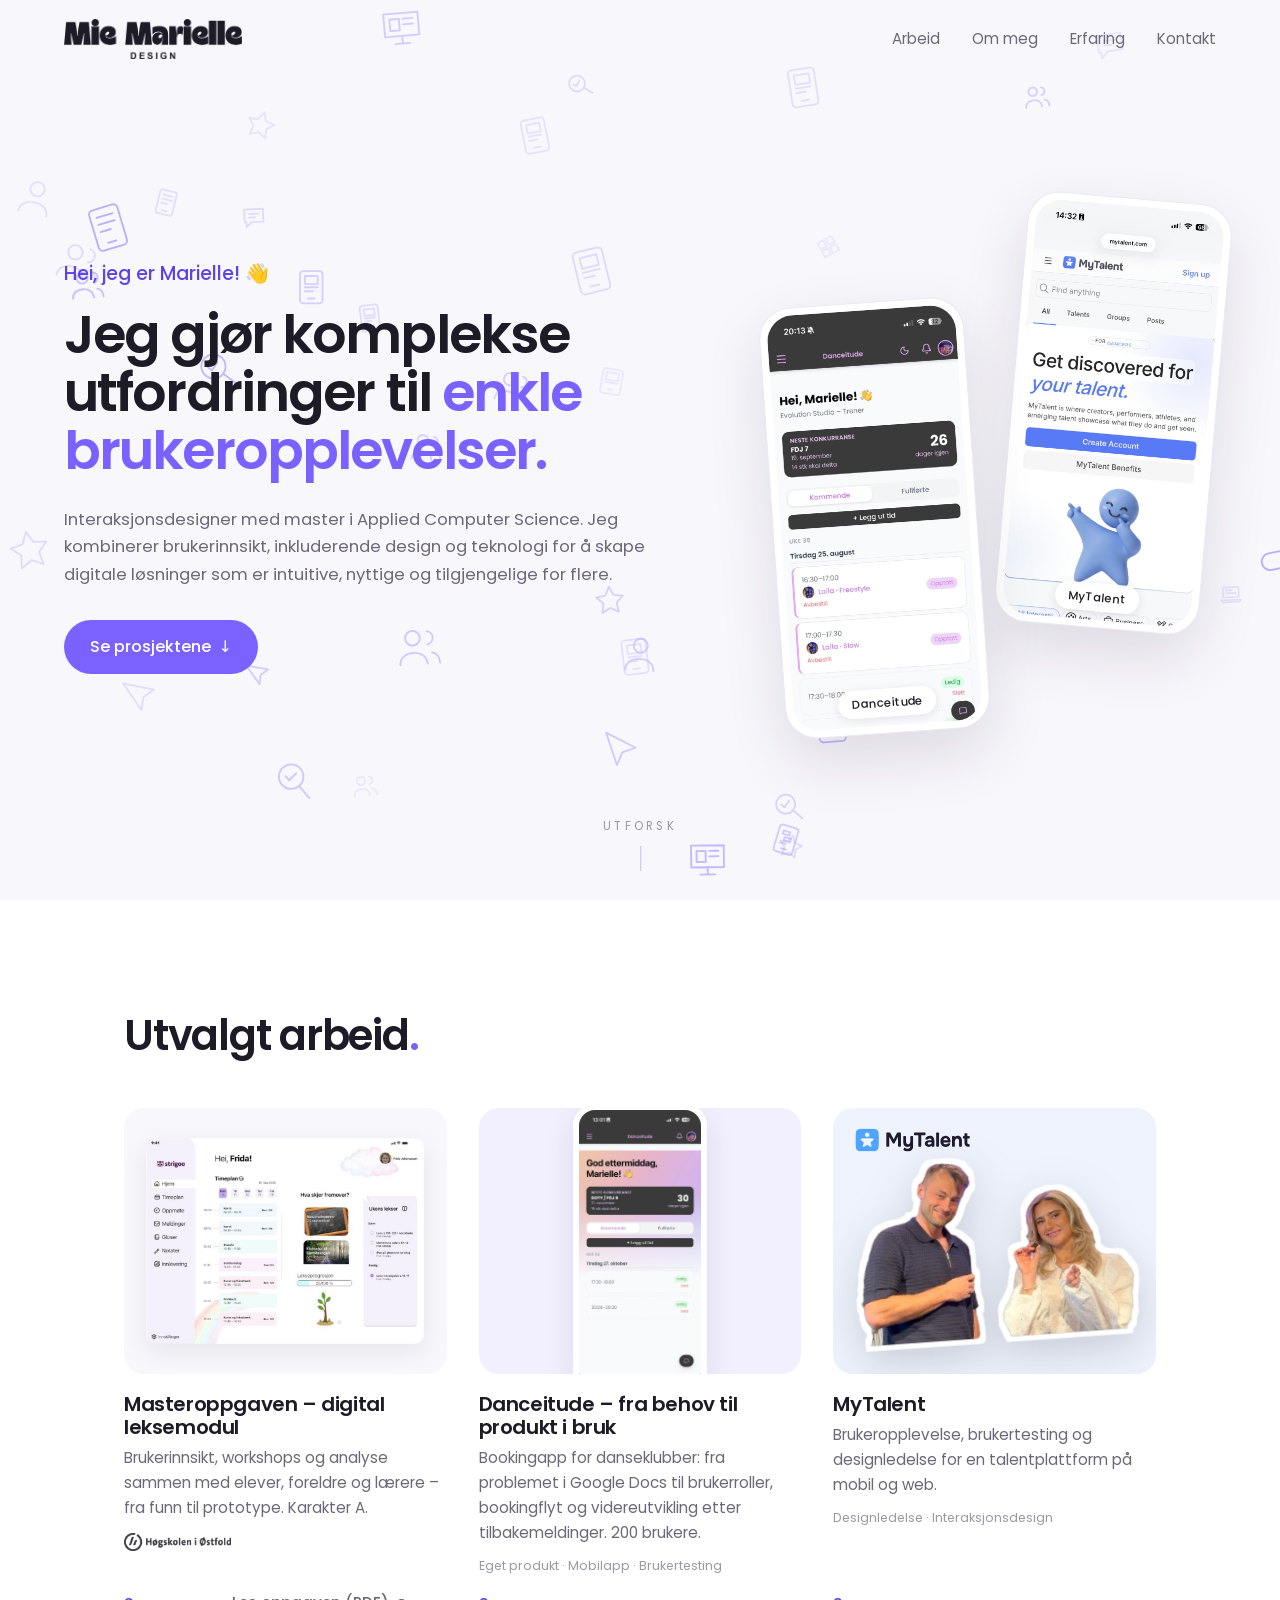
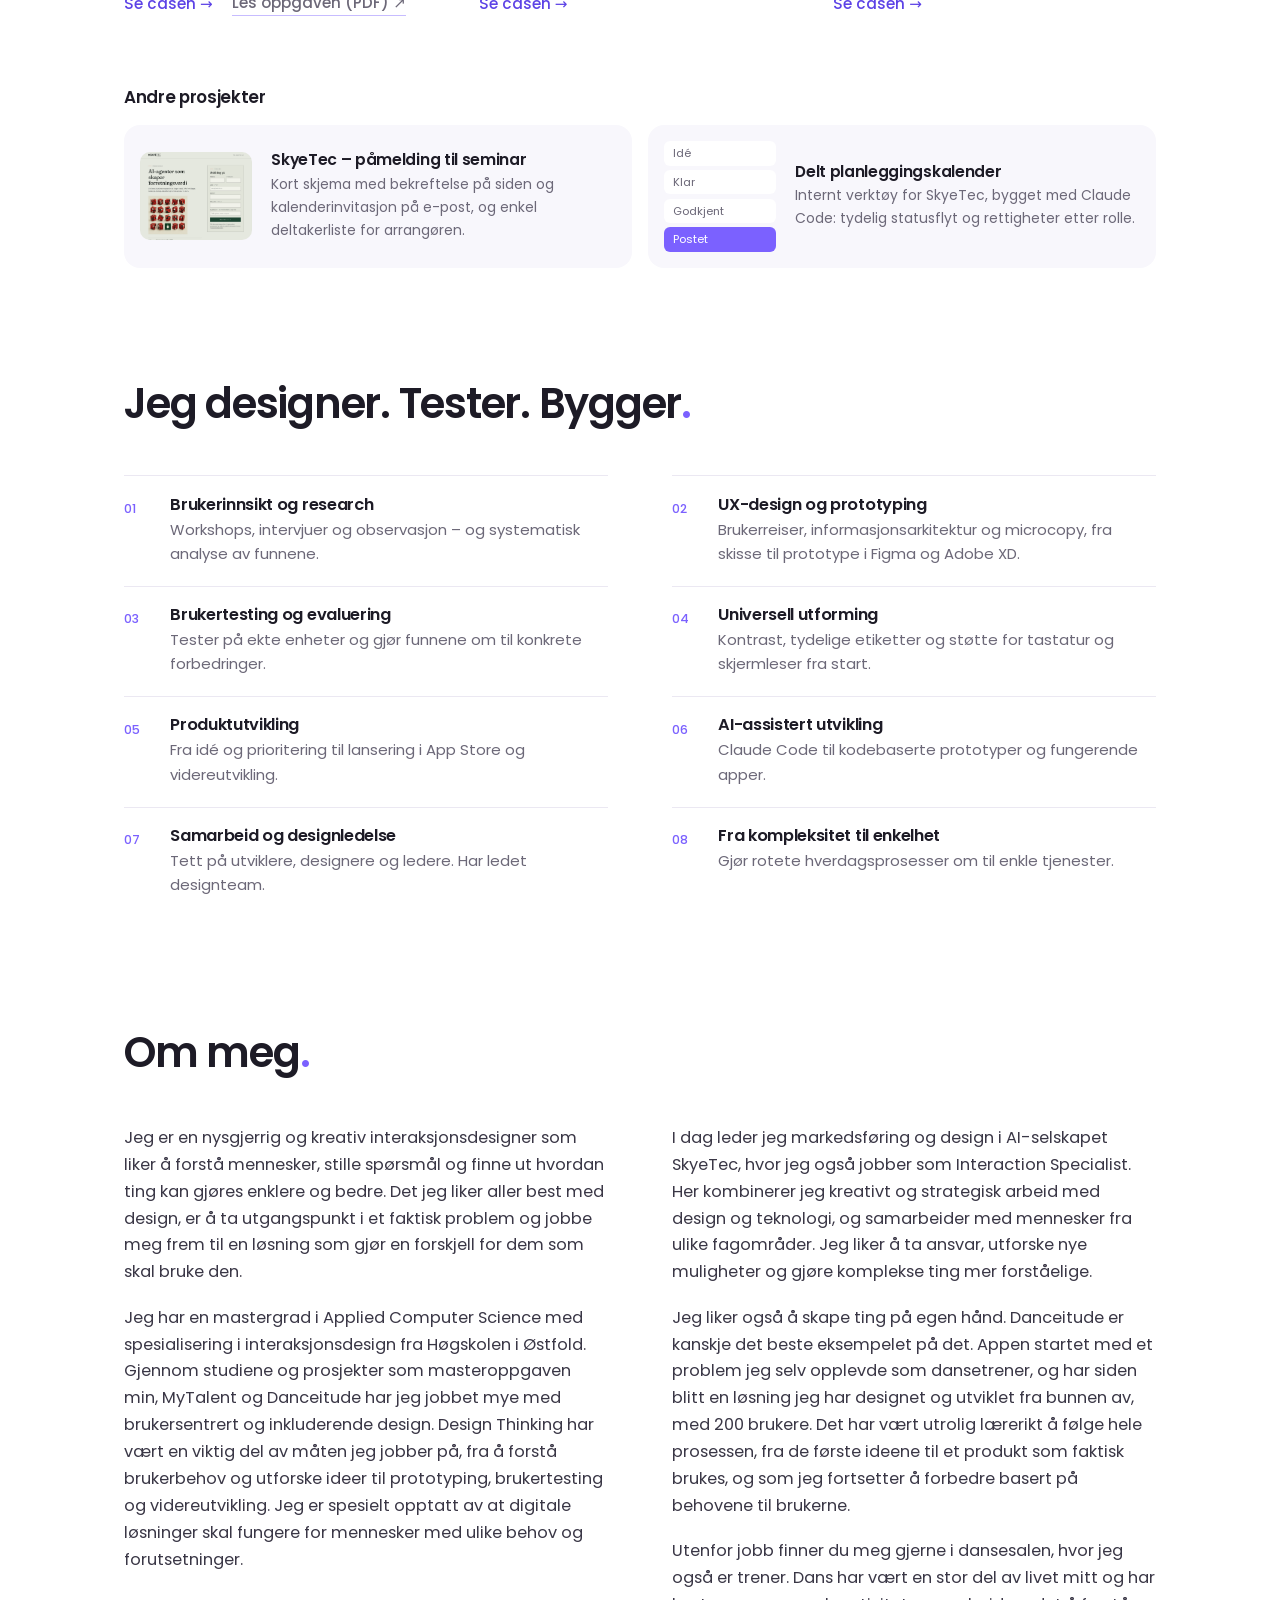
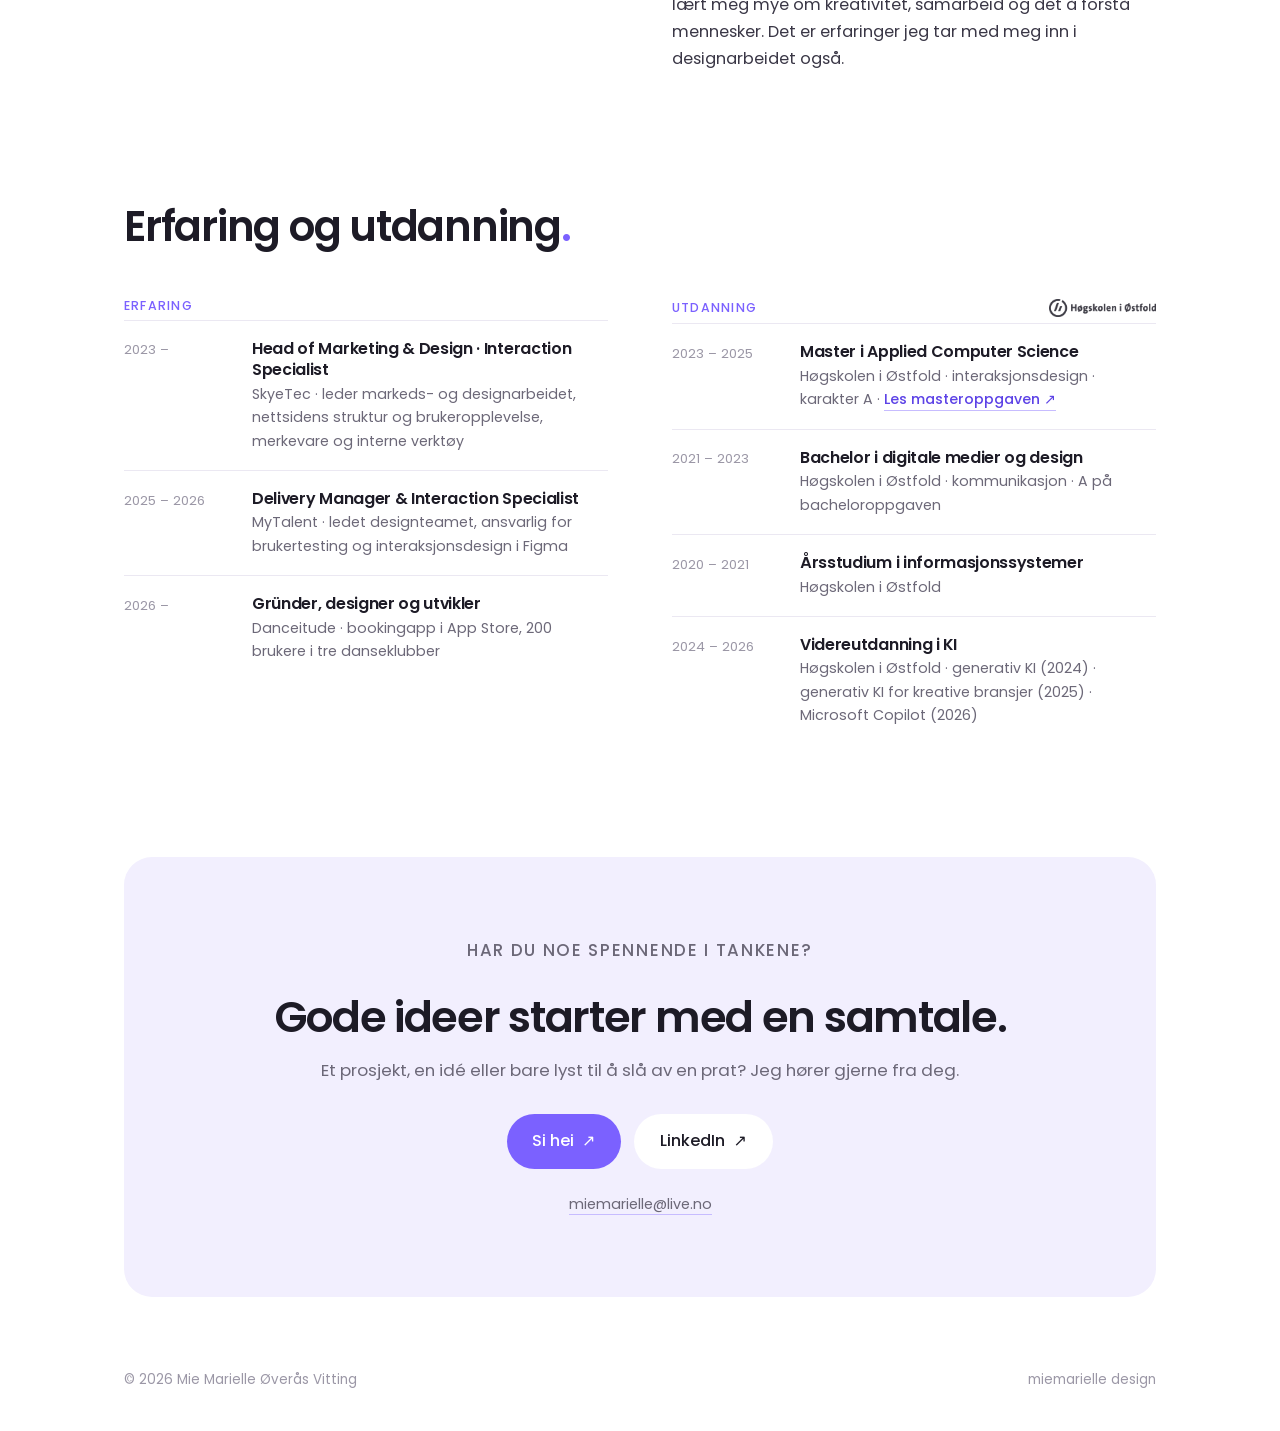
==== index.html @ e40a47f2 "Ny tekst i toppen: Hei, jeg er Marielle Co-Authored-By: Claude Opus 5.5 <noreply@anthropic.com>" ====
<!DOCTYPE html>
<html lang="no">
<head>
  <meta charset="utf-8">
  <meta name="viewport" content="width=device-width, initial-scale=1">
  <title>Mie Marielle — Head of Marketing &amp; Design · Interaction Specialist</title>
  <meta name="description" content="Portefølje for Mie Marielle Øverås Vitting: UX- og interaksjonsdesign, brukerinvolvering og prototyping.">
  <meta property="og:title" content="Mie Marielle Øverås Vitting – portefølje">
  <meta property="og:description" content="Utvalgte prosjekter innen UX- og interaksjonsdesign, brukerinvolvering og prototyping.">
  <meta property="og:image" content="https://mariellevitting.github.io/miemarielle-design/bilder/danceitude-hero.jpg">
  <meta property="og:url" content="https://mariellevitting.github.io/miemarielle-design/">
  <meta property="og:type" content="website">
  <link rel="preconnect" href="https://fonts.googleapis.com">
  <link rel="preconnect" href="https://fonts.gstatic.com" crossorigin>
  <link href="https://fonts.googleapis.com/css2?family=Poppins:ital,wght@0,400;0,500;0,600;0,700;0,800;1,400&display=swap" rel="stylesheet">
  <link rel="stylesheet" href="style.css?v=19">
</head>
<body>

<a class="hopp" href="#arbeid">Hopp til prosjektene</a>

<header class="topp">
  <a href="#" class="logo">
    <img src="bilder/logo-miemarielle.png" alt="Mie Marielle Design" width="190" height="43">
  </a>
  <nav>
    <a href="#arbeid">Arbeid</a>
    <a href="#om">Om meg</a>
    <a href="#erfaring">Erfaring</a>
    <a href="#kontakt">Kontakt</a>
  </nav>
</header>

<section class="hero">
  <canvas id="partikler" aria-hidden="true"></canvas>
  <div class="hero-rutenett">
    <div class="hero-innhold">
    <p class="hero-hei">Hei, jeg er Marielle! <span aria-hidden="true">👋</span></p>
    <h1>Jeg gjør komplekse utfordringer til <span class="lilla">enkle brukeropplevelser.</span></h1>
    <p class="ingress">Interaksjonsdesigner med master i Applied Computer Science. Jeg kombinerer brukerinnsikt, inkluderende design og teknologi for å skape digitale løsninger som er intuitive, nyttige og tilgjengelige for flere.</p>
    <div class="hero-handling">
      <a class="knapp" href="#arbeid">Se prosjektene <span aria-hidden="true">↓</span></a>
    </div>
    </div>
    <div class="hero-enheter" aria-hidden="true">
      <div class="telefon telefon-bak"><img src="bilder/mytalent-explore.jpg" alt=""><span class="telefon-navn">MyTalent</span></div>
      <div class="telefon telefon-foran"><img src="bilder/danceitude-app.jpg" alt=""><span class="telefon-navn">Danceitude</span></div>
    </div>
  </div>
  <a class="utforsk" href="#arbeid">Utforsk</a>
</section>

<main id="innhold">

  <section id="arbeid" class="arbeid">
    <h2 class="seksjon-tittel">Utvalgt arbeid</h2>
    <div class="prosjekter">
      <div class="prosjekt">
        <a class="prosjekt-dekke" href="masteroppgave.html" aria-label="Se casen: Masteroppgaven – digital leksemodul"></a>
        <div class="prosjekt-bilde pb-master"><img src="bilder/master-prototype.jpg" alt="" loading="lazy"></div>
        <h3>Masteroppgaven – digital leksemodul</h3>
        <p>Brukerinnsikt, workshops og analyse sammen med elever, foreldre og lærere – fra funn til prototype. Karakter A.</p>
        <span class="prosjekt-tags"><img class="hiof-ikon" src="bilder/hiof-logo.png" alt="Høgskolen i Østfold" width="120" height="20"></span>
        <span class="prosjekt-lenker">
          <span class="prosjekt-lenke">Se casen <span aria-hidden="true">→</span></span>
          <a class="prosjekt-pdf" href="dokumenter/masteroppgave-mie-marielle-vitting.pdf" target="_blank" rel="noopener">Les oppgaven (PDF) <span aria-hidden="true">↗</span></a>
        </span>
      </div>
      <a class="prosjekt" href="danceitude.html">
        <div class="prosjekt-bilde pb-danceitude"><img src="bilder/danceitude/trener-forside.jpg" alt="" loading="lazy"></div>
        <h3>Danceitude – fra behov til produkt i bruk</h3>
        <p>Bookingapp for danseklubber: fra problemet i Google Docs til brukerroller, bookingflyt og videreutvikling etter tilbakemeldinger. 200 brukere.</p>
        <span class="prosjekt-tags">Eget produkt · Mobilapp · Brukertesting</span>
        <span class="prosjekt-lenke">Se casen <span aria-hidden="true">→</span></span>
      </a>
      <a class="prosjekt" href="mytalent.html">
        <div class="prosjekt-bilde pb-mytalent"><img class="pb-mytalent-logo" src="bilder/mytalent-logo-mork.svg" alt="" width="150" height="32"><img class="pb-sticker" src="bilder/sticker-mytalent.webp" alt="" loading="lazy"></div>
        <h3>MyTalent</h3>
        <p>Brukeropplevelse, brukertesting og designledelse for en talentplattform på mobil og web.</p>
        <span class="prosjekt-tags">Designledelse · Interaksjonsdesign</span>
        <span class="prosjekt-lenke">Se casen <span aria-hidden="true">→</span></span>
      </a>
    </div>

    <h3 class="andre-tittel">Andre prosjekter</h3>
    <div class="andre-prosjekter">
      <div class="annet">
        <img src="bilder/skyetec-pamelding.jpg" alt="Påmeldingsside for SkyeTecs frokostseminar" loading="lazy">
        <div>
          <h4>SkyeTec – påmelding til seminar</h4>
          <p>Kort skjema med bekreftelse på siden og kalenderinvitasjon på e-post, og enkel deltakerliste for arrangøren.</p>
        </div>
      </div>
      <div class="annet">
        <div class="annet-status" aria-hidden="true"><span>Idé</span><span>Klar</span><span>Godkjent</span><span>Postet</span></div>
        <div>
          <h4>Delt planleggingskalender</h4>
          <p>Internt verktøy for SkyeTec, bygget med Claude Code: tydelig statusflyt og rettigheter etter rolle.</p>
        </div>
      </div>
    </div>
  </section>

  <section id="kompetanse" class="kompetanse">
    <h2 class="seksjon-tittel">Jeg designer. Tester. Bygger</h2>
    <ol class="kompetanse-liste">
      <li><span>01</span><div><h3>Brukerinnsikt og research</h3><p>Workshops, intervjuer og observasjon – og systematisk analyse av funnene.</p></div></li>
      <li><span>02</span><div><h3>UX-design og prototyping</h3><p>Brukerreiser, informasjonsarkitektur og microcopy, fra skisse til prototype i Figma og Adobe XD.</p></div></li>
      <li><span>03</span><div><h3>Brukertesting og evaluering</h3><p>Tester på ekte enheter og gjør funnene om til konkrete forbedringer.</p></div></li>
      <li><span>04</span><div><h3>Universell utforming</h3><p>Kontrast, tydelige etiketter og støtte for tastatur og skjermleser fra start.</p></div></li>
      <li><span>05</span><div><h3>Produktutvikling</h3><p>Fra idé og prioritering til lansering i App Store og videreutvikling.</p></div></li>
      <li><span>06</span><div><h3>AI-assistert utvikling</h3><p>Claude Code til kodebaserte prototyper og fungerende apper.</p></div></li>
      <li><span>07</span><div><h3>Samarbeid og designledelse</h3><p>Tett på utviklere, designere og ledere. Har ledet designteam.</p></div></li>
      <li><span>08</span><div><h3>Fra kompleksitet til enkelhet</h3><p>Gjør rotete hverdagsprosesser om til enkle tjenester.</p></div></li>
    </ol>
  </section>

  <section id="om" class="om">
    <h2 class="seksjon-tittel">Om meg</h2>
    <div class="om-tekst">
      <div class="om-kolonne">
        <p>Jeg er en nysgjerrig og kreativ interaksjonsdesigner som liker å forstå mennesker, stille spørsmål og finne ut hvordan ting kan gjøres enklere og bedre. Det jeg liker aller best med design, er å ta utgangspunkt i et faktisk problem og jobbe meg frem til en løsning som gjør en forskjell for dem som skal bruke den.</p>
        <p>Jeg har en mastergrad i Applied Computer Science med spesialisering i interaksjonsdesign fra Høgskolen i Østfold. Gjennom studiene og prosjekter som masteroppgaven min, MyTalent og Danceitude har jeg jobbet mye med brukersentrert og inkluderende design. Design Thinking har vært en viktig del av måten jeg jobber på, fra å forstå brukerbehov og utforske ideer til prototyping, brukertesting og videreutvikling. Jeg er spesielt opptatt av at digitale løsninger skal fungere for mennesker med ulike behov og forutsetninger.</p>
      </div>
      <div class="om-kolonne">
        <p>I dag leder jeg markedsføring og design i AI-selskapet SkyeTec, hvor jeg også jobber som Interaction Specialist. Her kombinerer jeg kreativt og strategisk arbeid med design og teknologi, og samarbeider med mennesker fra ulike fagområder. Jeg liker å ta ansvar, utforske nye muligheter og gjøre komplekse ting mer forståelige.</p>
        <p>Jeg liker også å skape ting på egen hånd. Danceitude er kanskje det beste eksempelet på det. Appen startet med et problem jeg selv opplevde som dansetrener, og har siden blitt en løsning jeg har designet og utviklet fra bunnen av, med 200 brukere. Det har vært utrolig lærerikt å følge hele prosessen, fra de første ideene til et produkt som faktisk brukes, og som jeg fortsetter å forbedre basert på behovene til brukerne.</p>
        <p>Utenfor jobb finner du meg gjerne i dansesalen, hvor jeg også er trener. Dans har vært en stor del av livet mitt og har lært meg mye om kreativitet, samarbeid og det å forstå mennesker. Det er erfaringer jeg tar med meg inn i designarbeidet også.</p>
      </div>
    </div>
  </section>

  <section id="erfaring" class="erfaring-utdanning">
    <h2 class="seksjon-tittel">Erfaring og utdanning</h2>
    <div class="eu-kolonner">
      <div>
        <h3 class="eu-tittel">Erfaring</h3>
        <ol class="eu-liste">
          <li><span class="aar">2023 –</span><div><h4>Head of Marketing &amp; Design · Interaction Specialist</h4><p>SkyeTec · leder markeds- og designarbeidet, nettsidens struktur og brukeropplevelse, merkevare og interne verktøy</p></div></li>
          <li><span class="aar">2025 – 2026</span><div><h4>Delivery Manager &amp; Interaction Specialist</h4><p>MyTalent · ledet designteamet, ansvarlig for brukertesting og interaksjonsdesign i Figma</p></div></li>
          <li><span class="aar">2026 –</span><div><h4>Gründer, designer og utvikler</h4><p>Danceitude · bookingapp i App Store, 200 brukere i tre danseklubber</p></div></li>
        </ol>
      </div>
      <div>
        <h3 class="eu-tittel">Utdanning <img class="hiof-ikon" src="bilder/hiof-logo.png" alt="ved Høgskolen i Østfold" width="120" height="20"></h3>
        <ol class="eu-liste">
          <li><span class="aar">2023 – 2025</span><div><h4>Master i Applied Computer Science</h4><p>Høgskolen i Østfold · interaksjonsdesign · karakter A · <a class="lenke-pil" href="dokumenter/masteroppgave-mie-marielle-vitting.pdf" target="_blank" rel="noopener">Les masteroppgaven ↗</a></p></div></li>
          <li><span class="aar">2021 – 2023</span><div><h4>Bachelor i digitale medier og design</h4><p>Høgskolen i Østfold · kommunikasjon · A på bacheloroppgaven</p></div></li>
          <li><span class="aar">2020 – 2021</span><div><h4>Årsstudium i informasjonssystemer</h4><p>Høgskolen i Østfold</p></div></li>
          <li><span class="aar">2024 – 2026</span><div><h4>Videreutdanning i KI</h4><p>Høgskolen i Østfold · generativ KI (2024) · generativ KI for kreative bransjer (2025) · Microsoft Copilot (2026)</p></div></li>
        </ol>
      </div>
    </div>
  </section>

  <section id="kontakt" class="kontakt">
    <p class="kontakt-overtittel">Har du noe spennende i tankene?</p>
    <h2>Gode ideer starter med en samtale.</h2>
    <p>Et prosjekt, en idé eller bare lyst til å slå av en prat? Jeg hører gjerne fra deg.</p>
    <div class="kontakt-knapper">
      <a class="knapp" href="mailto:miemarielle@live.no">Si hei <span aria-hidden="true">↗</span></a>
      <a class="knapp knapp-hul" href="https://www.linkedin.com/in/miemarielle/" target="_blank" rel="noopener">LinkedIn <span aria-hidden="true">↗</span></a>
    </div>
    <p class="kontakt-epost"><a href="mailto:miemarielle@live.no">miemarielle@live.no</a></p>
  </section>

</main>

<footer>
  <span>© 2026 Mie Marielle Øverås Vitting</span>
  <span>miemarielle design</span>
</footer>

<script src="script.js?v=14"></script>

</body>
</html>
---- style.css ----
/* ==========================================================
   miemarielle design – lys og ren
   ========================================================== */
:root {
  --bg: #ffffff;
  --bg-myk: #f8f7fc;
  --lilla-bg: #f2effe;
  --blaa-bg: #eef3fd;
  --tekst: #1d1b26;
  --dempet: #6c6878;
  --svak: #9b97a6;
  --linje: #ebe8f2;
  --lilla: #7b61ff;
  --lilla-mork: #5d43e6;
  --lilla-lys: #c7bcff;
  --sans: "Poppins", system-ui, -apple-system, sans-serif;
  --bredde: 1160px;
  --kant: clamp(1.25rem, 5vw, 4rem);
  --radius: 20px;
  --skygge: 0 1px 2px rgba(29,27,38,.04), 0 12px 32px rgba(29,27,38,.06);
}

* { box-sizing: border-box; margin: 0; padding: 0; }
html { scroll-behavior: smooth; }
body {
  font-family: var(--sans); font-weight: 400;
  background: var(--bg); color: var(--tekst);
  line-height: 1.65; -webkit-font-smoothing: antialiased;
}
img { display: block; max-width: 100%; }
a { color: inherit; }
::selection { background: var(--lilla-lys); color: var(--tekst); }
h1, h2, h3, h4, h5 { font-weight: 600; letter-spacing: -0.02em; line-height: 1.15; }

/* ---------- Toppmeny ---------- */
.topp {
  position: fixed; inset: 0 0 auto 0; z-index: 20;
  display: flex; justify-content: space-between; align-items: center;
  padding: 1.2rem var(--kant);
  transition: background .3s, padding .3s, box-shadow .3s;
}
.topp.rullet { background: rgba(255,255,255,.88); backdrop-filter: blur(14px); padding-block: .85rem; box-shadow: 0 1px 0 var(--linje); }
.logo { display: flex; align-items: center; line-height: 0; }
.logo img { height: 40px; width: auto; transition: height .3s; }
.topp.rullet .logo img { height: 34px; }
nav { display: flex; gap: clamp(1rem, 2.6vw, 2rem); font-size: .94rem; }
nav a { text-decoration: none; color: var(--dempet); transition: color .2s; }
nav a:hover { color: var(--tekst); }

/* ---------- Toppen (hero) ---------- */
.hero {
  position: relative; overflow: hidden;
  min-height: 100vh; min-height: 100svh; display: flex; align-items: center;
  padding: 7rem var(--kant) 5rem;
  background: var(--bg-myk);
}
#partikler { position: absolute; inset: 0; width: 100%; height: 100%; }
.hero-rutenett {
  position: relative; width: 100%; max-width: var(--bredde); margin: 0 auto;
  display: grid; grid-template-columns: 1.15fr .85fr; gap: clamp(2rem, 5vw, 5rem); align-items: center;
}
.hero h1 {
  font-weight: 600; font-size: clamp(2.2rem, 4.2vw, 3.8rem); line-height: 1.08; letter-spacing: -0.035em;
  margin-bottom: 1.6rem;
}
.hero h1 { text-wrap: balance; }
.hero-hei { font-size: clamp(1.05rem, 1.5vw, 1.25rem); font-weight: 500; color: var(--lilla-mork); margin-bottom: 1rem; }
.lilla { color: var(--lilla); }
.hero .ingress { font-size: clamp(1rem, 1.3vw, 1.08rem); color: var(--dempet); max-width: 600px; margin-bottom: 1rem; }
.hero-handling { margin-top: 2rem; display: flex; gap: 1rem; align-items: center; }

.hero-enheter { position: relative; height: clamp(420px, 42vw, 540px); }
.telefon {
  position: absolute; width: clamp(170px, 16vw, 220px); aspect-ratio: 9 / 19;
  border-radius: 32px; background: #fff; padding: 7px; overflow: hidden;
  border: 1px solid var(--linje); box-shadow: 0 24px 60px rgba(29,27,38,.12);
}
.telefon img { width: 100%; height: 100%; object-fit: cover; object-position: top; border-radius: 26px; }
.telefon-navn {
  position: absolute; left: 50%; bottom: 16px; transform: translateX(-50%);
  background: rgba(255,255,255,.95); color: var(--tekst); font-size: .72rem; font-weight: 500;
  padding: .3rem .8rem; border-radius: 999px; white-space: nowrap; box-shadow: 0 2px 10px rgba(29,27,38,.1);
}
.telefon-bak { right: 0; top: 0; transform: rotate(5deg); }
.telefon-foran { left: 4%; bottom: 0; transform: rotate(-4deg); }

.utforsk {
  position: absolute; left: 50%; bottom: 1.8rem; transform: translateX(-50%);
  font-size: .72rem; letter-spacing: .28em; text-transform: uppercase; color: var(--svak);
  text-decoration: none; padding-bottom: 2.2rem;
}
.utforsk::after {
  content: ""; position: absolute; left: 50%; bottom: 0; width: 1px; height: 1.6rem;
  background: var(--lilla-lys); animation: dryss 2s ease-in-out infinite;
}
@keyframes dryss { 0% { transform: scaleY(0); transform-origin: top; } 50% { transform: scaleY(1); transform-origin: top; } 51% { transform-origin: bottom; } 100% { transform: scaleY(0); transform-origin: bottom; } }

/* Klistremerke (MyTalent) */
.pb-mytalent { position: relative; overflow: visible; align-items: flex-end; padding: 0; }
.pb-mytalent .pb-mytalent-logo { position: absolute; top: 1.2rem; left: 1.3rem; width: 120px; height: auto; }
.pb-mytalent .pb-sticker {
  width: 104%; max-width: none; margin-bottom: -6%; transform: rotate(-4deg);
  filter: drop-shadow(0 14px 22px rgba(29,27,38,.18));
  transition: transform .35s cubic-bezier(.2,.8,.2,1.3);
}
.prosjekt:hover .pb-sticker { transform: rotate(0deg) scale(1.04); }
.mt-sticker { margin: 0; text-align: center; }
.mt-sticker img {
  width: 100%; transform: rotate(3deg);
  filter: drop-shadow(0 16px 26px rgba(29,27,38,.16));
  transition: transform .35s cubic-bezier(.2,.8,.2,1.3);
}
.mt-sticker img:hover { transform: rotate(0deg) scale(1.03); }
.mt-sticker figcaption {
  display: inline-block; margin-top: 1rem; font-size: .82rem; color: var(--dempet);
  background: #fff7c2; padding: .3rem .8rem; border-radius: 4px; transform: rotate(-2deg);
  box-shadow: 0 4px 10px rgba(29,27,38,.08);
}

/* ---------- Knapper og lenker ---------- */
.knapp {
  display: inline-flex; align-items: center; gap: .5rem;
  padding: .85rem 1.6rem; border-radius: 999px; text-decoration: none;
  font-weight: 500; font-size: 1rem; color: #fff; background: var(--lilla);
  transition: transform .18s, background .2s;
}
.knapp:hover { transform: translateY(-2px); background: var(--lilla-mork); }
.knapp-hul { background: transparent; color: var(--tekst); border: 1px solid var(--linje); }
.knapp-hul:hover { background: var(--bg); border-color: var(--lilla-lys); }
.lenke-pil { color: var(--lilla-mork); font-weight: 500; text-decoration: none; border-bottom: 1px solid var(--lilla-lys); padding-bottom: 1px; }
.lenke-pil:hover { border-color: var(--lilla); }

/* ---------- Felles innhold ---------- */
main { max-width: var(--bredde); margin: 0 auto; padding: 0 var(--kant); }
section { scroll-margin-top: 5rem; }
.seksjon-tittel {
  font-weight: 600; font-size: clamp(1.8rem, 3.4vw, 2.6rem); letter-spacing: -0.03em;
  margin-bottom: clamp(2rem, 4vw, 3rem);
}
.seksjon-tittel::after { content: "."; color: var(--lilla); }
.arbeid, .kompetanse, .om, .erfaring-utdanning { padding: clamp(4rem, 9vw, 7rem) 0 0; }

/* ---------- Forside: prosjekter ---------- */
.prosjekter { display: grid; grid-template-columns: repeat(3, 1fr); gap: clamp(1.25rem, 2.5vw, 2rem); }
.prosjekt { display: flex; flex-direction: column; text-decoration: none; color: inherit; }
.prosjekt-bilde {
  border-radius: var(--radius); overflow: hidden; aspect-ratio: 4 / 3.3; margin-bottom: 1.2rem;
  display: flex; align-items: center; justify-content: center;
  transition: transform .35s cubic-bezier(.2,.7,.2,1), box-shadow .35s;
}
.prosjekt:hover .prosjekt-bilde { transform: translateY(-5px); box-shadow: var(--skygge); }
.pb-danceitude { background: var(--lilla-bg); align-items: flex-end; padding: 1.75rem 1.75rem 0; }
.pb-danceitude img { width: 50%; border-radius: 22px 22px 0 0; border: 6px solid #fff; border-bottom: 0; box-shadow: 0 10px 30px rgba(29,27,38,.1); }
.pb-master { background: var(--bg-myk); padding: 1.4rem; }
.pb-master img { width: 100%; border-radius: 10px; box-shadow: 0 8px 24px rgba(29,27,38,.08); }
.pb-mytalent { background: var(--blaa-bg); padding: 1.5rem; }
.prosjekt h3 { font-size: 1.25rem; margin-bottom: .35rem; }
.prosjekt p { color: var(--dempet); font-size: .95rem; margin-bottom: .7rem; }
.prosjekt-tags { font-size: .78rem; color: var(--svak); margin-bottom: .9rem; }
.prosjekt { position: relative; }
.prosjekt-dekke { position: absolute; inset: 0; z-index: 1; border-radius: var(--radius); }
.prosjekt:has(.prosjekt-dekke):hover .prosjekt-bilde { transform: translateY(-5px); box-shadow: var(--skygge); }
.prosjekt-lenker { margin-top: auto; display: flex; gap: 1.2rem; align-items: center; flex-wrap: wrap; }
.prosjekt-lenker .prosjekt-lenke { margin-top: 0; }
.prosjekt-pdf { position: relative; z-index: 2; font-size: .95rem; font-weight: 500; color: var(--dempet); text-decoration: none; border-bottom: 1px solid var(--lilla-lys); }
.prosjekt-pdf:hover { color: var(--lilla-mork); }
.prosjekt-lenke { margin-top: auto; font-weight: 500; color: var(--lilla-mork); font-size: .95rem; }

.andre-tittel { font-size: 1.05rem; font-weight: 600; margin: clamp(3rem, 6vw, 4.5rem) 0 1.1rem; }
.andre-prosjekter { display: grid; grid-template-columns: 1fr 1fr; gap: 1rem; }
.annet { display: flex; gap: 1.2rem; align-items: center; padding: 1rem; background: var(--bg-myk); border-radius: 16px; }
.annet img { width: 112px; height: 88px; object-fit: cover; object-position: top; border-radius: 10px; flex-shrink: 0; }
.annet-status { width: 112px; flex-shrink: 0; display: flex; flex-direction: column; gap: .28rem; }
.annet-status span { font-size: .7rem; padding: .18rem .55rem; border-radius: 6px; background: #fff; color: var(--dempet); }
.annet-status span:last-child { background: var(--lilla); color: #fff; }
.annet h4 { font-weight: 600; font-size: .98rem; margin-bottom: .2rem; }
.annet p { font-size: .87rem; color: var(--dempet); }

/* ---------- Forside: kompetanse ---------- */
.kompetanse-liste { list-style: none; display: grid; grid-template-columns: 1fr 1fr; gap: 0 clamp(2rem, 5vw, 4.5rem); }
.kompetanse-liste li { display: grid; grid-template-columns: 2.4rem 1fr; gap: .5rem; padding: 1.2rem 0; border-top: 1px solid var(--linje); }
.kompetanse-liste li > span { font-size: .78rem; color: var(--lilla); padding-top: .2rem; font-weight: 500; }
.kompetanse-liste h3 { font-size: 1.02rem; margin-bottom: .2rem; }
.kompetanse-liste p { font-size: .93rem; color: var(--dempet); }

/* ---------- Om meg ---------- */
.om-tekst { display: grid; grid-template-columns: 1fr 1fr; gap: 1rem clamp(2rem, 5vw, 4.5rem); font-size: 1.02rem; color: #3a3746; }
.om-tekst p { margin-bottom: 1.15rem; }

/* ---------- Erfaring og utdanning ---------- */
.eu-kolonner { display: grid; grid-template-columns: 1fr 1fr; gap: clamp(2rem, 5vw, 4.5rem); }
.eu-tittel { font-weight: 500; font-size: .78rem; letter-spacing: .1em; text-transform: uppercase; color: var(--lilla); margin-bottom: .4rem; }
.eu-liste { list-style: none; }
.eu-liste li { display: grid; grid-template-columns: 7rem 1fr; gap: 1rem; padding: 1.05rem 0; border-top: 1px solid var(--linje); }
.eu-liste .aar { font-size: .82rem; color: var(--svak); padding-top: .12rem; }
.eu-liste h4 { font-size: .99rem; line-height: 1.35; margin-bottom: .15rem; }
.eu-liste p { font-size: .89rem; color: var(--dempet); }

/* ---------- Kontakt ---------- */
.kontakt {
  background: var(--lilla-bg); border-radius: 28px; text-align: center;
  padding: clamp(3rem, 7vw, 5rem) clamp(1.5rem, 6vw, 4rem); margin: clamp(4rem, 9vw, 7rem) 0 3rem;
}
.kontakt-overtittel { font-size: .78rem; font-weight: 500; letter-spacing: .1em; text-transform: uppercase; color: var(--lilla); margin-bottom: .9rem; }
.kontakt h2 { font-size: clamp(1.8rem, 3.6vw, 2.7rem); letter-spacing: -0.03em; margin-bottom: .9rem; }
.kontakt > p { color: var(--dempet); font-size: 1.05rem; margin-bottom: 1.8rem; }
.kontakt-knapper { display: flex; gap: .8rem; justify-content: center; flex-wrap: wrap; }
.kontakt .knapp-hul { background: #fff; border-color: transparent; }
.kontakt .knapp-hul:hover { border-color: var(--lilla-lys); }
.kontakt > .kontakt-epost { margin: 1.5rem 0 0; font-size: .9rem; }
.kontakt-epost a { color: var(--dempet); text-decoration: none; border-bottom: 1px solid var(--lilla-lys); }
.kontakt-epost a:hover { color: var(--tekst); }

footer {
  max-width: var(--bredde); margin: 0 auto; display: flex; justify-content: space-between;
  padding: 1.5rem var(--kant) 2.5rem; font-size: .84rem; color: var(--svak);
}

/* ==========================================================
   Casesider
   ========================================================== */
.case-main { padding-top: clamp(6rem, 10vw, 7.5rem); }
.tilbake { display: inline-flex; gap: .45rem; text-decoration: none; color: var(--dempet); font-size: .94rem; margin-bottom: 2.5rem; }
.tilbake:hover { color: var(--lilla-mork); }

.di-intro { display: grid; grid-template-columns: 1.15fr .85fr; gap: clamp(2rem, 6vw, 5rem); align-items: center; margin-bottom: clamp(3rem, 6vw, 5rem); }
.di-intro h1 { font-size: clamp(2rem, 3.8vw, 3rem); line-height: 1.1; letter-spacing: -0.03em; margin-bottom: 1rem; text-wrap: balance; }
.case-ingress { font-size: 1.08rem; color: var(--dempet); margin-bottom: 1.8rem; }
.di-tall { list-style: none; display: flex; gap: clamp(1.5rem, 4vw, 3rem); margin-bottom: 2rem; }
.di-tall li { display: flex; flex-direction: column; }
.di-tall b { font-weight: 600; font-size: clamp(2rem, 3.4vw, 2.7rem); line-height: 1; color: var(--lilla); letter-spacing: -0.03em; }
.di-tall span { font-size: .86rem; color: var(--dempet); margin-top: .35rem; }
.di-lenker { display: flex; align-items: center; gap: 1.5rem; flex-wrap: wrap; }
.di-appstore { display: inline-block; line-height: 0; transition: transform .15s; }
.di-appstore:hover { transform: translateY(-2px); }
.di-appstore img { height: 46px; width: auto; }
.di-intro-bilde { margin: 0; }
.di-intro-bilde > img { border-radius: var(--radius); }

.di-telefon { margin: 0; }
.di-ramme { background: #fff; border: 1px solid var(--linje); border-radius: 32px; padding: 7px; box-shadow: 0 18px 48px rgba(29,27,38,.08); }
.di-ramme img { width: 100%; border-radius: 26px; display: block; }
.di-telefon figcaption { font-size: .86rem; color: var(--dempet); margin-top: .8rem; text-align: center; }
.di-stor { max-width: 310px; justify-self: center; width: 100%; }

.di-del { padding: clamp(2.5rem, 5vw, 3.5rem) 0; border-top: 1px solid var(--linje); }
.di-del h4 { font-size: clamp(1.3rem, 2vw, 1.6rem); margin-bottom: 1.1rem; }
.di-lead { font-size: 1.05rem; color: var(--dempet); max-width: 720px; margin-bottom: 2rem; }
.di-to-kol { display: grid; grid-template-columns: 1fr 1fr; gap: clamp(2rem, 5vw, 4.5rem); align-items: start; }
.di-to-kol > p { font-size: 1.02rem; color: #3a3746; }

.sitat { margin: 0; }
.sitat blockquote { font-style: italic; font-size: 1.1rem; line-height: 1.5; border-left: 2px solid var(--lilla); padding-left: 1.1rem; color: var(--tekst); }
.sitat figcaption { font-size: .8rem; color: var(--svak); margin-top: .55rem; padding-left: 1.2rem; }

.di-steg { list-style: none; counter-reset: s; display: grid; gap: 1.1rem; border-left: 1px solid var(--linje); padding-left: 1.5rem; margin-bottom: 1.6rem; }
.di-steg li { counter-increment: s; position: relative; color: var(--dempet); font-size: .96rem; }
.di-steg li::before {
  content: counter(s); position: absolute; left: calc(-1.5rem - 12px); top: 0; width: 23px; height: 23px; border-radius: 50%;
  background: var(--lilla-bg); color: var(--lilla-mork); font-size: .72rem; font-weight: 600; display: grid; place-items: center;
}
.di-steg b { display: block; color: var(--tekst); font-weight: 500; }
.di-funn { background: var(--lilla-bg); border-radius: 14px; padding: 1.05rem 1.25rem; font-size: .96rem; color: #3a3746; }
.di-funn b { color: var(--lilla-mork); font-weight: 600; }
.di-skjerm { margin: 0; }
.di-skjerm img { width: 100%; max-width: 420px; border-radius: 20px; border: 1px solid var(--linje); box-shadow: var(--skygge); }
.di-skjerm figcaption { font-size: .86rem; color: var(--dempet); margin-top: .8rem; }

.di-for-etter { display: grid; grid-template-columns: 1.6fr auto .8fr; gap: clamp(1rem, 3vw, 2.5rem); align-items: center; margin-bottom: 2.2rem; }
.di-xd { margin: 0; background: var(--bg-myk); border-radius: var(--radius); padding: clamp(1rem, 2.5vw, 1.75rem); }
.di-xd-rad { display: grid; grid-template-columns: repeat(4, 1fr); gap: .75rem; }
.di-xd-rad img { width: 100%; border-radius: 12px; background: #fff; box-shadow: 0 6px 18px rgba(29,27,38,.06); }
.di-xd figcaption, .di-for-etter .di-telefon figcaption { font-size: .86rem; color: var(--dempet); margin-top: 1rem; text-align: left; }
.di-for-etter figcaption b { display: block; color: var(--tekst); font-weight: 500; }
.di-pil { font-size: 1.6rem; color: var(--lilla-lys); }
.di-for-etter .di-telefon { max-width: 250px; }
.di-beslutninger { list-style: none; display: grid; grid-template-columns: repeat(3, 1fr); gap: 1.5rem; }
.di-beslutninger li { font-size: .94rem; color: var(--dempet); padding-top: 1rem; border-top: 2px solid var(--lilla-lys); }
.di-beslutninger b { display: block; color: var(--tekst); font-weight: 500; margin-bottom: .2rem; }

.di-roller { display: grid; grid-template-columns: repeat(3, 1fr); gap: clamp(1rem, 3vw, 2rem); margin-bottom: 2.5rem; }
.di-roller > div { background: var(--bg-myk); border-radius: 16px; padding: 1.3rem 1.4rem; }
.di-roller h5 { font-size: 1rem; margin-bottom: .6rem; color: var(--lilla-mork); }
.di-roller ul { list-style: none; display: grid; gap: .45rem; }
.di-roller li { font-size: .9rem; color: var(--dempet); padding-left: 1rem; position: relative; }
.di-roller li::before { content: ""; position: absolute; left: 0; top: .62em; width: 5px; height: 5px; border-radius: 50%; background: var(--lilla-lys); }
.di-stack { list-style: none; display: grid; gap: .1rem; }
.di-stack li { display: grid; grid-template-columns: 9.5rem 1fr; gap: 1rem; padding: .65rem 0; border-top: 1px solid var(--linje); font-size: .92rem; color: var(--dempet); }
.di-stack li:first-child { border-top: 0; padding-top: 0; }
.di-stack b { color: var(--tekst); font-weight: 500; }

.di-galleri {
  display: grid; grid-auto-flow: column; grid-auto-columns: clamp(200px, 21vw, 240px); gap: 1.4rem;
  overflow-x: auto; padding: .5rem .25rem 1.5rem; scroll-snap-type: x mandatory; scrollbar-width: thin;
}
.di-galleri .di-telefon { scroll-snap-align: start; }


.di-resultatliste { list-style: none; display: grid; gap: .8rem; }
.di-resultatliste li { font-size: 1.02rem; color: var(--dempet); display: flex; align-items: baseline; gap: .8rem; }
.di-resultatliste b { font-weight: 600; font-size: 1.4rem; color: var(--lilla); min-width: 7rem; }
.di-resultat p { margin-bottom: 1rem; }

/* Masteroppgave */
.workshop-galleri { display: grid; grid-template-columns: 1fr 1fr 1.4fr; gap: 1rem; margin: 0 0 2.5rem; }
.workshop-galleri figure { margin: 0; }
.workshop-galleri img { width: 100%; height: clamp(200px, 21vw, 260px); object-fit: cover; border-radius: 16px; }
.workshop-galleri figcaption { font-size: .84rem; color: var(--dempet); margin-top: .5rem; }
.workshop-galleri figcaption b { color: var(--tekst); font-weight: 500; margin-right: .35rem; }
.skisse-prototype { display: grid; grid-template-columns: 1fr auto 1fr; gap: clamp(1rem, 2.5vw, 2rem); align-items: center; background: var(--bg-myk); border-radius: var(--radius); padding: clamp(1rem, 3vw, 2rem); }
.skisse-prototype figure { margin: 0; }
.skisse-prototype img { width: 100%; border-radius: 12px; box-shadow: 0 6px 20px rgba(29,27,38,.07); background: #fff; }
.skisse-prototype figcaption { font-size: .86rem; color: var(--dempet); margin-top: .7rem; }
.skisse-prototype figcaption b { color: var(--tekst); font-weight: 500; }

/* Masteroppgave: ekstra */
.hiof-logo { height: 34px; width: auto; margin-bottom: 1.4rem; }
.hiof-ikon { height: 18px; width: auto; display: inline-block; vertical-align: middle; opacity: .85; }
.eu-tittel { display: flex; align-items: center; justify-content: space-between; }
.pdf-info { font-size: .84rem; color: var(--svak); }
.di-metode { font-size: .9rem; color: var(--svak); margin-top: -1rem; }
.funn-liste { display: grid; grid-template-columns: repeat(3, 1fr); gap: clamp(1rem, 3vw, 2rem); }
.funn-liste > div { padding-top: 1rem; border-top: 2px solid var(--lilla-lys); }
.funn-liste h5 { font-size: 1.02rem; margin-bottom: .45rem; }
.funn-liste p { font-size: .93rem; color: var(--dempet); }
.beslutninger { width: 100%; border-collapse: collapse; margin-top: 2rem; font-size: .94rem; }
.beslutninger th { text-align: left; font-weight: 500; font-size: .78rem; letter-spacing: .08em; text-transform: uppercase; color: var(--lilla); padding: 0 1rem .7rem 0; }
.beslutninger td { padding: .9rem 1rem .9rem 0; border-top: 1px solid var(--linje); vertical-align: top; color: var(--dempet); }
.beslutninger td:first-child { color: var(--tekst); font-weight: 500; width: 32%; }
.retningslinjer { margin: 1.5rem 0 0 1.1rem; display: grid; gap: .35rem; font-size: .94rem; color: var(--dempet); }
.retningslinjer li::marker { color: var(--lilla); font-weight: 600; }

/* MyTalent */
.mt-intro { background: var(--blaa-bg); border-radius: 24px; padding: 1.75rem 1.75rem 0; display: flex; flex-direction: column; align-items: center; gap: 1.5rem; overflow: hidden; }
.mt-intro .mt-logo { width: 170px; height: auto; align-self: flex-start; }
.mt-ramme { width: 62%; border-bottom: 0; border-radius: 30px 30px 0 0; padding-bottom: 0; box-shadow: none; }
.mt-ramme img { border-radius: 24px 24px 0 0; }
.mt-flis { margin: 0; border-radius: var(--radius); overflow: hidden; }
.mt-hand { background: var(--blaa-bg); display: flex; align-items: center; justify-content: center; padding: 1.5rem; min-height: 300px; }
.mt-hand img { width: 100%; max-width: 360px; }
.mt-mockup-lys { background: #000; }
.mt-mockup-lys img { width: 100%; }
.mt-foto img { width: 100%; aspect-ratio: 4 / 3.2; object-fit: cover; object-position: center 35%; }

.neste-case { border-top: 1px solid var(--linje); margin-top: 1rem; padding: 2.5rem 0 0; }
.neste-case a { display: flex; flex-direction: column; text-decoration: none; color: inherit; align-items: flex-end; }
.neste-case a > span { font-size: .84rem; color: var(--svak); }
.neste-case b { font-weight: 600; font-size: clamp(1.5rem, 2.8vw, 2.2rem); letter-spacing: -0.025em; transition: color .2s; }
.neste-case a:hover b { color: var(--lilla); }

/* ---------- Tilgjengelighet ---------- */
.hopp {
  position: absolute; left: 1rem; top: -4rem; z-index: 50; background: var(--lilla); color: #fff;
  padding: .7rem 1.2rem; border-radius: 999px; text-decoration: none; font-weight: 500; transition: top .2s;
}
.hopp:focus { top: 1rem; }
:focus-visible { outline: 3px solid var(--lilla); outline-offset: 3px; border-radius: 6px; }

/* ---------- Inn-animasjon ---------- */
.vis { opacity: 0; transform: translateY(20px); transition: opacity .7s ease, transform .7s cubic-bezier(.2,.7,.2,1); }
.vis.synlig { opacity: 1; transform: none; }

/* ---------- Mobil ---------- */
@media (max-width: 900px) {
  .hero-rutenett, .di-intro, .di-to-kol, .prosjekter, .andre-prosjekter,
  .kompetanse-liste, .eu-kolonner, .om-tekst { grid-template-columns: 1fr; }
  .hero-enheter { display: none; }
  .di-stor { max-width: 270px; }
  .di-for-etter, .skisse-prototype { grid-template-columns: 1fr; }
  .di-pil { transform: rotate(90deg); justify-self: center; }
  .di-for-etter .di-telefon { justify-self: center; }
  .di-beslutninger, .di-roller, .funn-liste { grid-template-columns: 1fr; }
  .beslutninger td:first-child { width: 40%; }
  .di-stack li { grid-template-columns: 1fr; gap: 0; }
  .di-galleri { grid-auto-columns: 62vw; }
  .workshop-galleri { grid-template-columns: 1fr; }
  .workshop-galleri img { height: auto; aspect-ratio: 4 / 3; }
  .eu-liste li { grid-template-columns: 1fr; gap: .15rem; }
  nav a:not(:last-child) { display: none; }
  footer { flex-direction: column; gap: .3rem; }
}
@media (max-width: 900px) {
  .logo img { height: 32px; }
  .topp.rullet .logo img { height: 30px; }
}
@media (prefers-reduced-motion: reduce) {
  html { scroll-behavior: auto; }
  .utforsk::after { animation: none; }
  .vis { opacity: 1; transform: none; transition: none; }
}
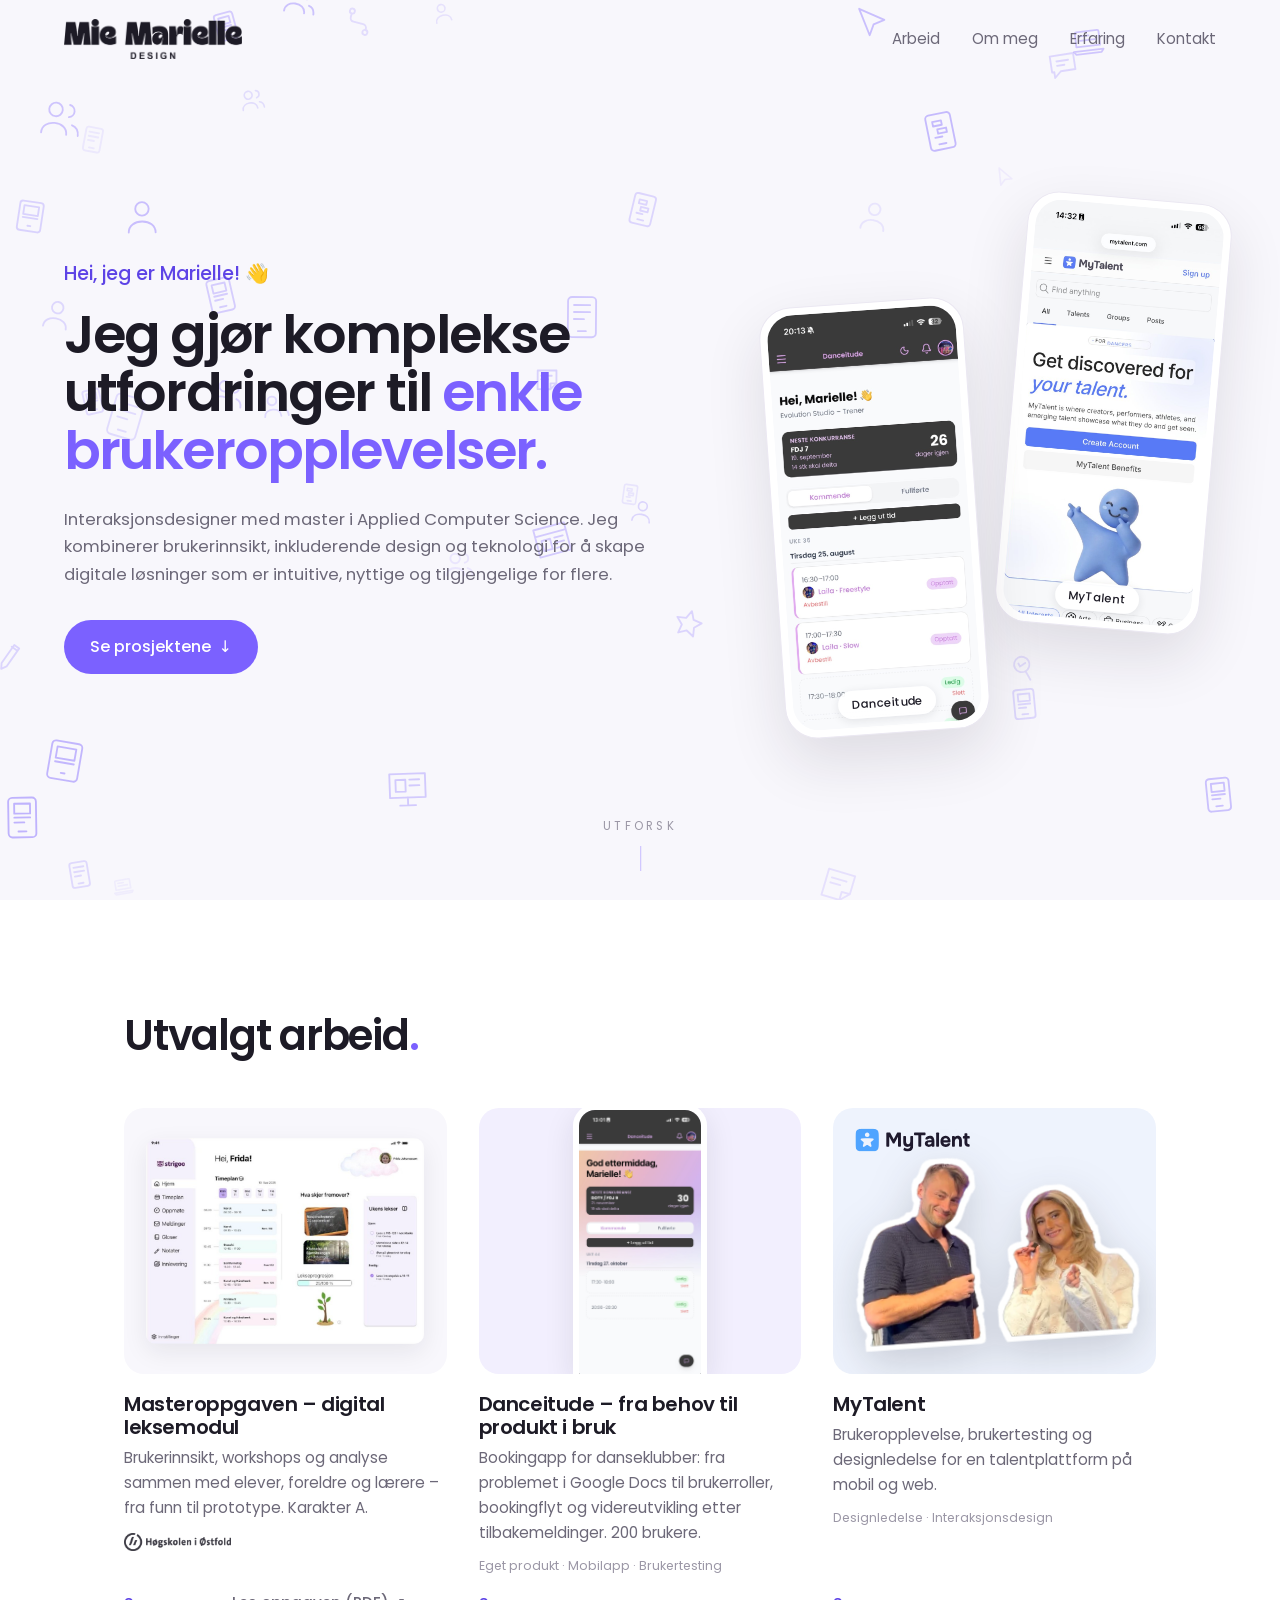
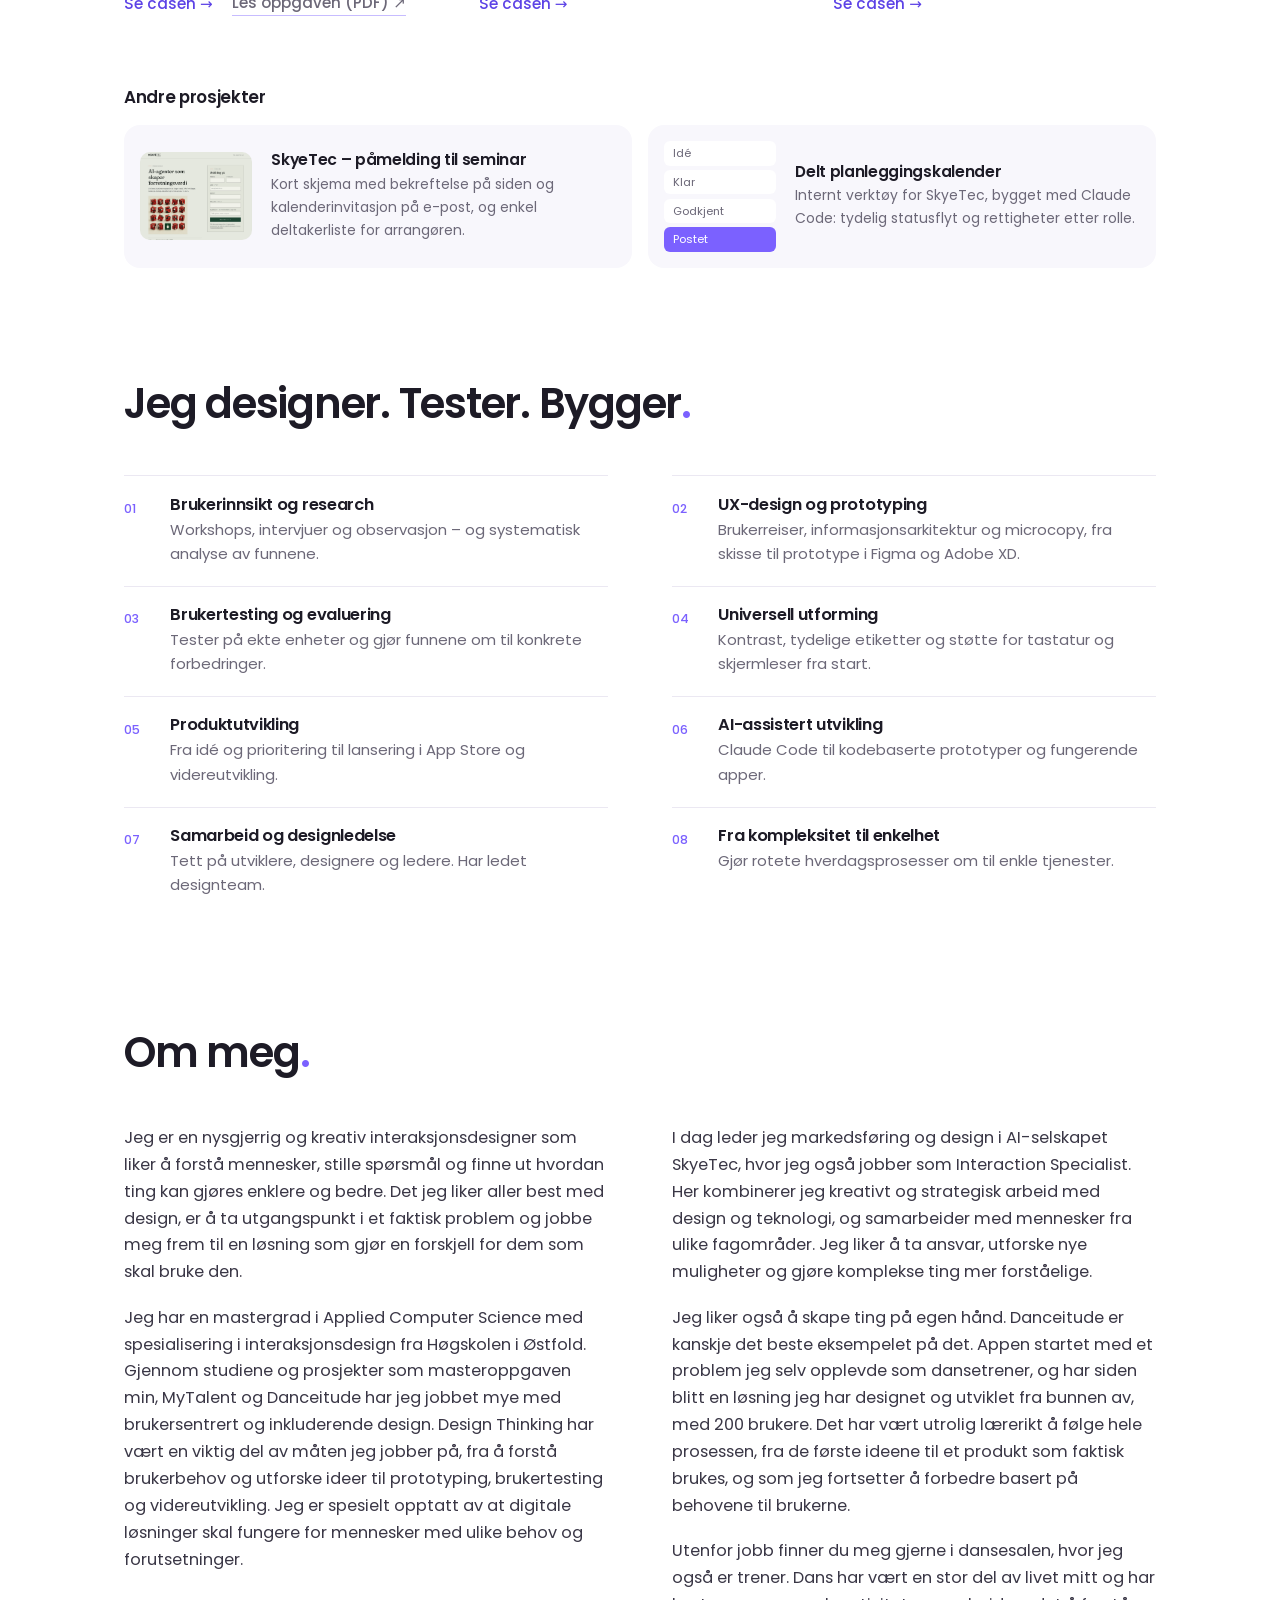
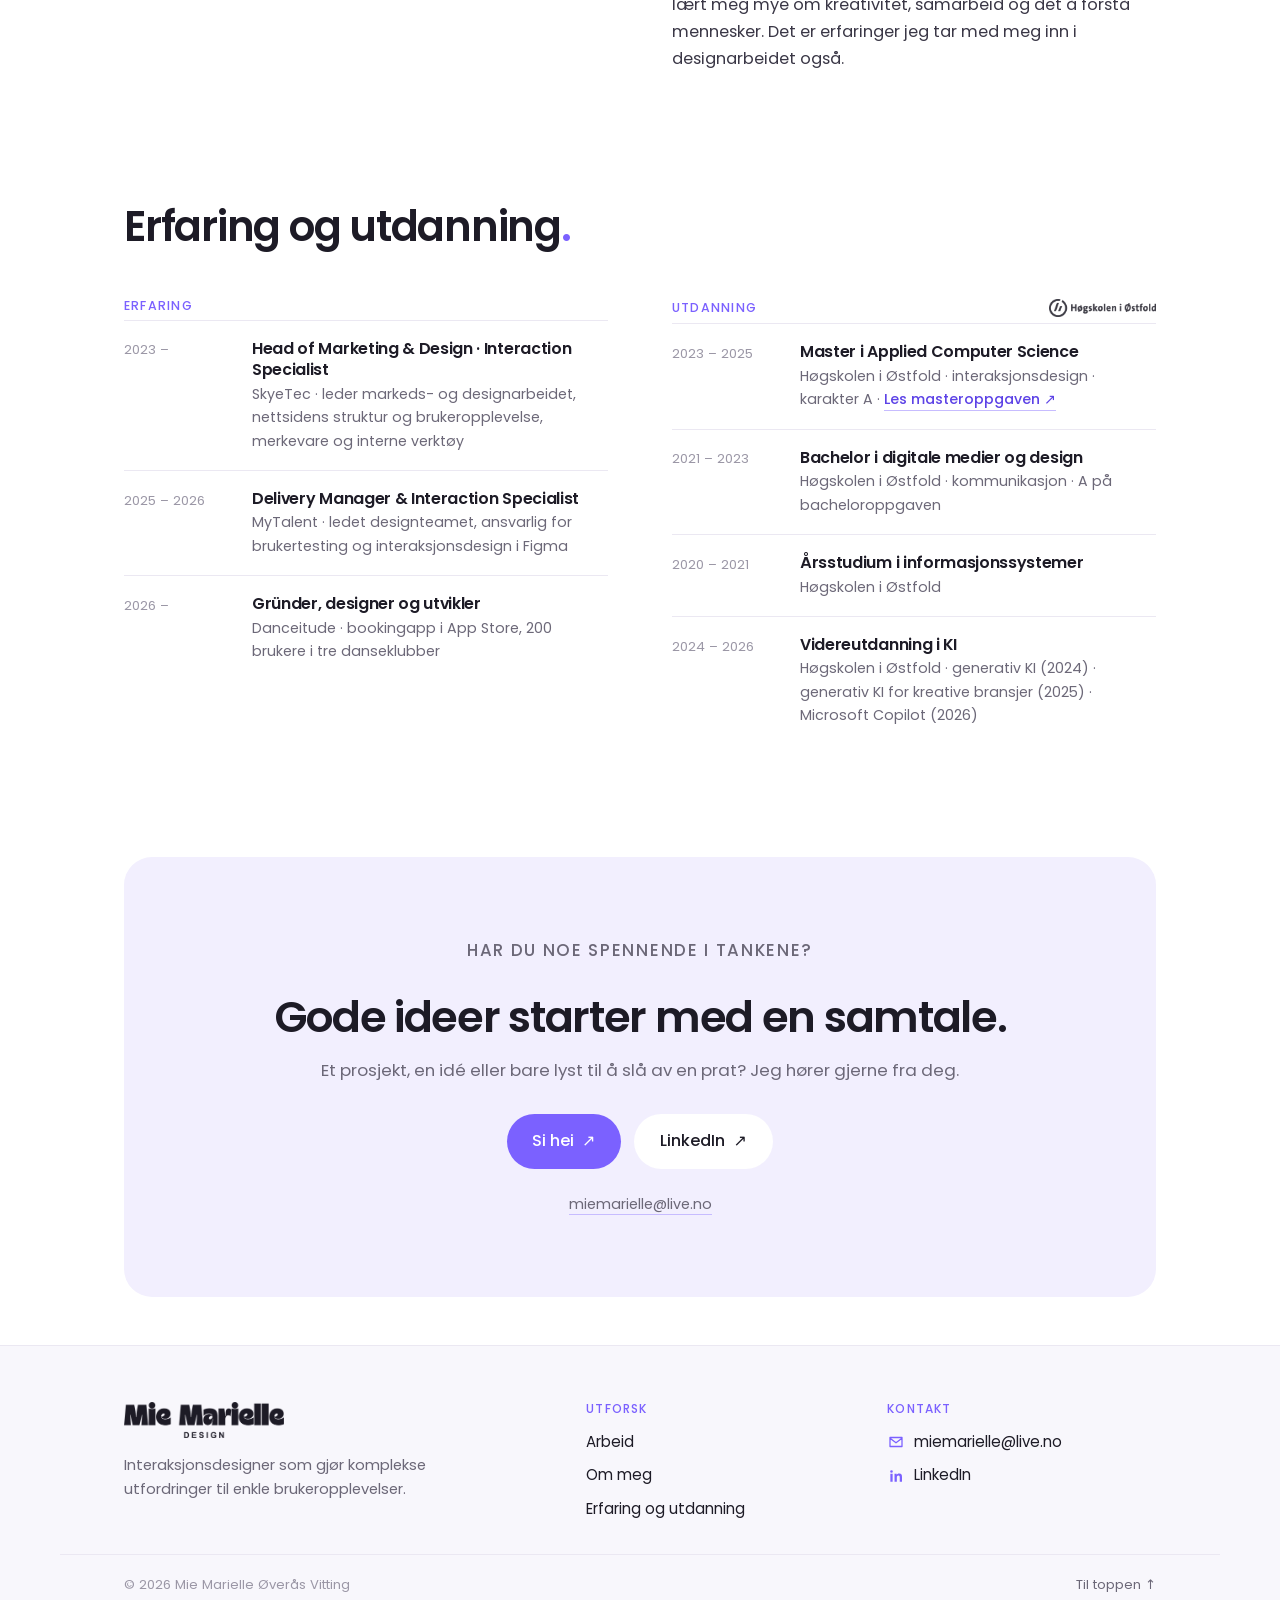
==== commit e7810def: "Ny footer med logo, snarveier, e-post og LinkedIn Co-Authored-By: Claude Opus 5.5 <noreply@anthropic" ====
--- a/index.html
+++ b/index.html
@@ -13,7 +13,7 @@
   <link rel="preconnect" href="https://fonts.googleapis.com">
   <link rel="preconnect" href="https://fonts.gstatic.com" crossorigin>
   <link href="https://fonts.googleapis.com/css2?family=Poppins:ital,wght@0,400;0,500;0,600;0,700;0,800;1,400&display=swap" rel="stylesheet">
-  <link rel="stylesheet" href="style.css?v=19">
+  <link rel="stylesheet" href="style.css?v=20">
 </head>
 <body>
 
@@ -166,9 +166,34 @@
 
 </main>
 
-<footer>
-  <span>© 2026 Mie Marielle Øverås Vitting</span>
-  <span>miemarielle design</span>
+<footer class="bunn">
+  <div class="bunn-innhold">
+    <div class="bunn-merke">
+      <a href="#" class="bunn-logo"><img src="bilder/logo-miemarielle.png" alt="Mie Marielle Design" width="160" height="36"></a>
+      <p>Interaksjonsdesigner som gjør komplekse utfordringer til enkle brukeropplevelser.</p>
+    </div>
+    <nav class="bunn-kolonne" aria-label="Snarveier">
+      <h2>Utforsk</h2>
+      <a href="#arbeid">Arbeid</a>
+      <a href="#om">Om meg</a>
+      <a href="#erfaring">Erfaring og utdanning</a>
+    </nav>
+    <div class="bunn-kolonne">
+      <h2>Kontakt</h2>
+      <a href="mailto:miemarielle@live.no">
+        <svg viewBox="0 0 24 24" aria-hidden="true"><path d="M4 6h16v12H4z M4 7l8 6 8-6" fill="none" stroke="currentColor" stroke-width="1.7" stroke-linejoin="round"/></svg>
+        miemarielle@live.no
+      </a>
+      <a href="https://www.linkedin.com/in/miemarielle/" target="_blank" rel="noopener">
+        <svg viewBox="0 0 24 24" aria-hidden="true"><path d="M4.5 9h3v10.5h-3z M6 4.3a1.75 1.75 0 1 1 0 3.5 1.75 1.75 0 0 1 0-3.5z M10 9h2.9v1.5c.5-.9 1.7-1.8 3.4-1.8 3.2 0 3.7 2 3.7 4.7v6.1h-3v-5.4c0-1.3 0-2.9-1.8-2.9s-2.1 1.4-2.1 2.8v5.5h-3z" fill="currentColor"/></svg>
+        LinkedIn
+      </a>
+    </div>
+  </div>
+  <div class="bunn-linje">
+    <span>© 2026 Mie Marielle Øverås Vitting</span>
+    <a href="#" class="til-toppen">Til toppen <span aria-hidden="true">↑</span></a>
+  </div>
 </footer>
 
 <script src="script.js?v=14"></script>
--- a/style.css
+++ b/style.css
@@ -211,10 +211,25 @@
 .kontakt-epost a { color: var(--dempet); text-decoration: none; border-bottom: 1px solid var(--lilla-lys); }
 .kontakt-epost a:hover { color: var(--tekst); }
 
-footer {
-  max-width: var(--bredde); margin: 0 auto; display: flex; justify-content: space-between;
-  padding: 1.5rem var(--kant) 2.5rem; font-size: .84rem; color: var(--svak);
-}
+.bunn { border-top: 1px solid var(--linje); background: var(--bg-myk); margin-top: 2rem; }
+.bunn-innhold {
+  max-width: var(--bredde); margin: 0 auto; padding: clamp(2.5rem, 5vw, 3.5rem) var(--kant) 2rem;
+  display: grid; grid-template-columns: 1.6fr 1fr 1fr; gap: 2rem;
+}
+.bunn-logo img { height: 36px; width: auto; }
+.bunn-merke p { margin-top: .9rem; max-width: 320px; font-size: .92rem; color: var(--dempet); }
+.bunn-kolonne { display: flex; flex-direction: column; gap: .55rem; }
+.bunn-kolonne h2 { font-size: .75rem; font-weight: 500; letter-spacing: .1em; text-transform: uppercase; color: var(--lilla); margin-bottom: .3rem; }
+.bunn-kolonne a { display: inline-flex; align-items: center; gap: .55rem; text-decoration: none; color: var(--tekst); font-size: .94rem; width: fit-content; }
+.bunn-kolonne a:hover { color: var(--lilla-mork); }
+.bunn-kolonne svg { width: 18px; height: 18px; color: var(--lilla); flex-shrink: 0; }
+.bunn-linje {
+  max-width: var(--bredde); margin: 0 auto; padding: 1.2rem var(--kant) 2rem;
+  display: flex; justify-content: space-between; gap: 1rem; font-size: .82rem; color: var(--svak);
+  border-top: 1px solid var(--linje);
+}
+.til-toppen { color: var(--dempet); text-decoration: none; }
+.til-toppen:hover { color: var(--lilla-mork); }
 
 /* ==========================================================
    Casesider
@@ -377,7 +392,7 @@
   .workshop-galleri img { height: auto; aspect-ratio: 4 / 3; }
   .eu-liste li { grid-template-columns: 1fr; gap: .15rem; }
   nav a:not(:last-child) { display: none; }
-  footer { flex-direction: column; gap: .3rem; }
+  .bunn-innhold { grid-template-columns: 1fr; gap: 1.8rem; }
 }
 @media (max-width: 900px) {
   .logo img { height: 32px; }
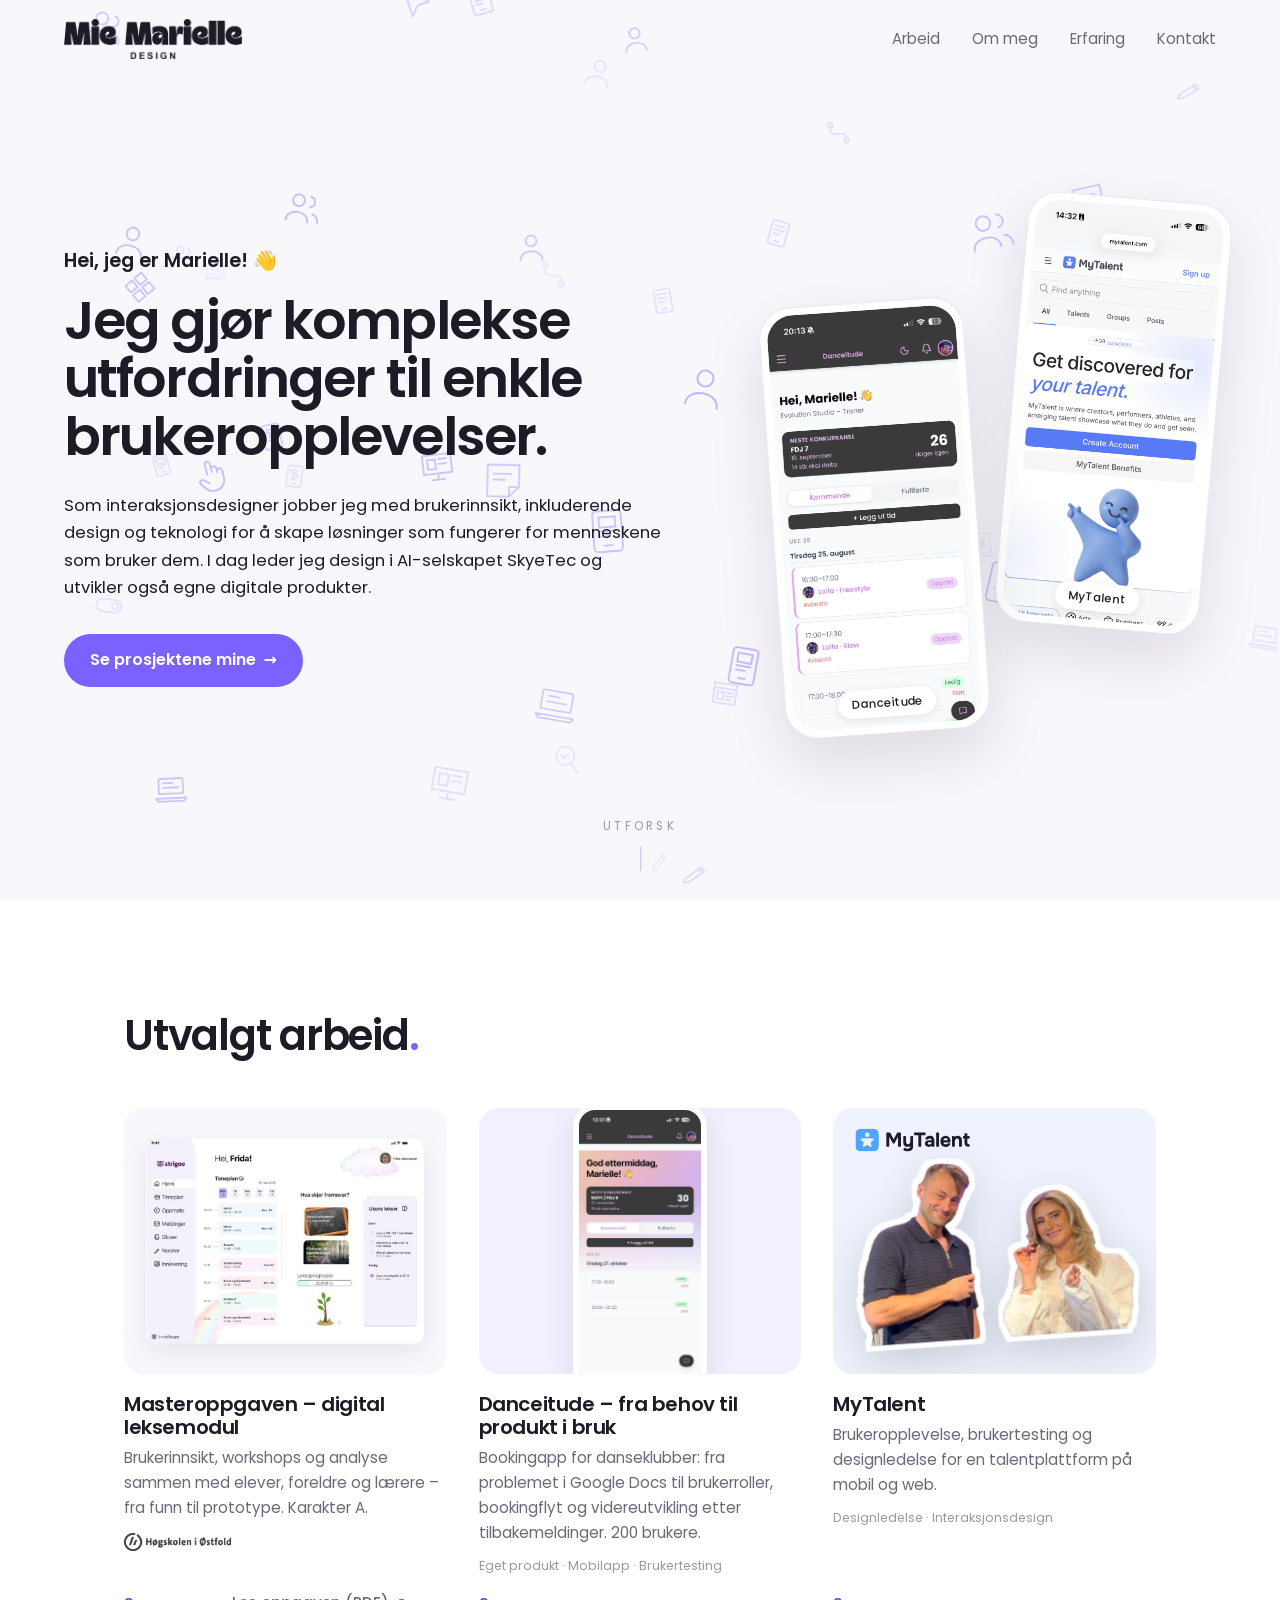
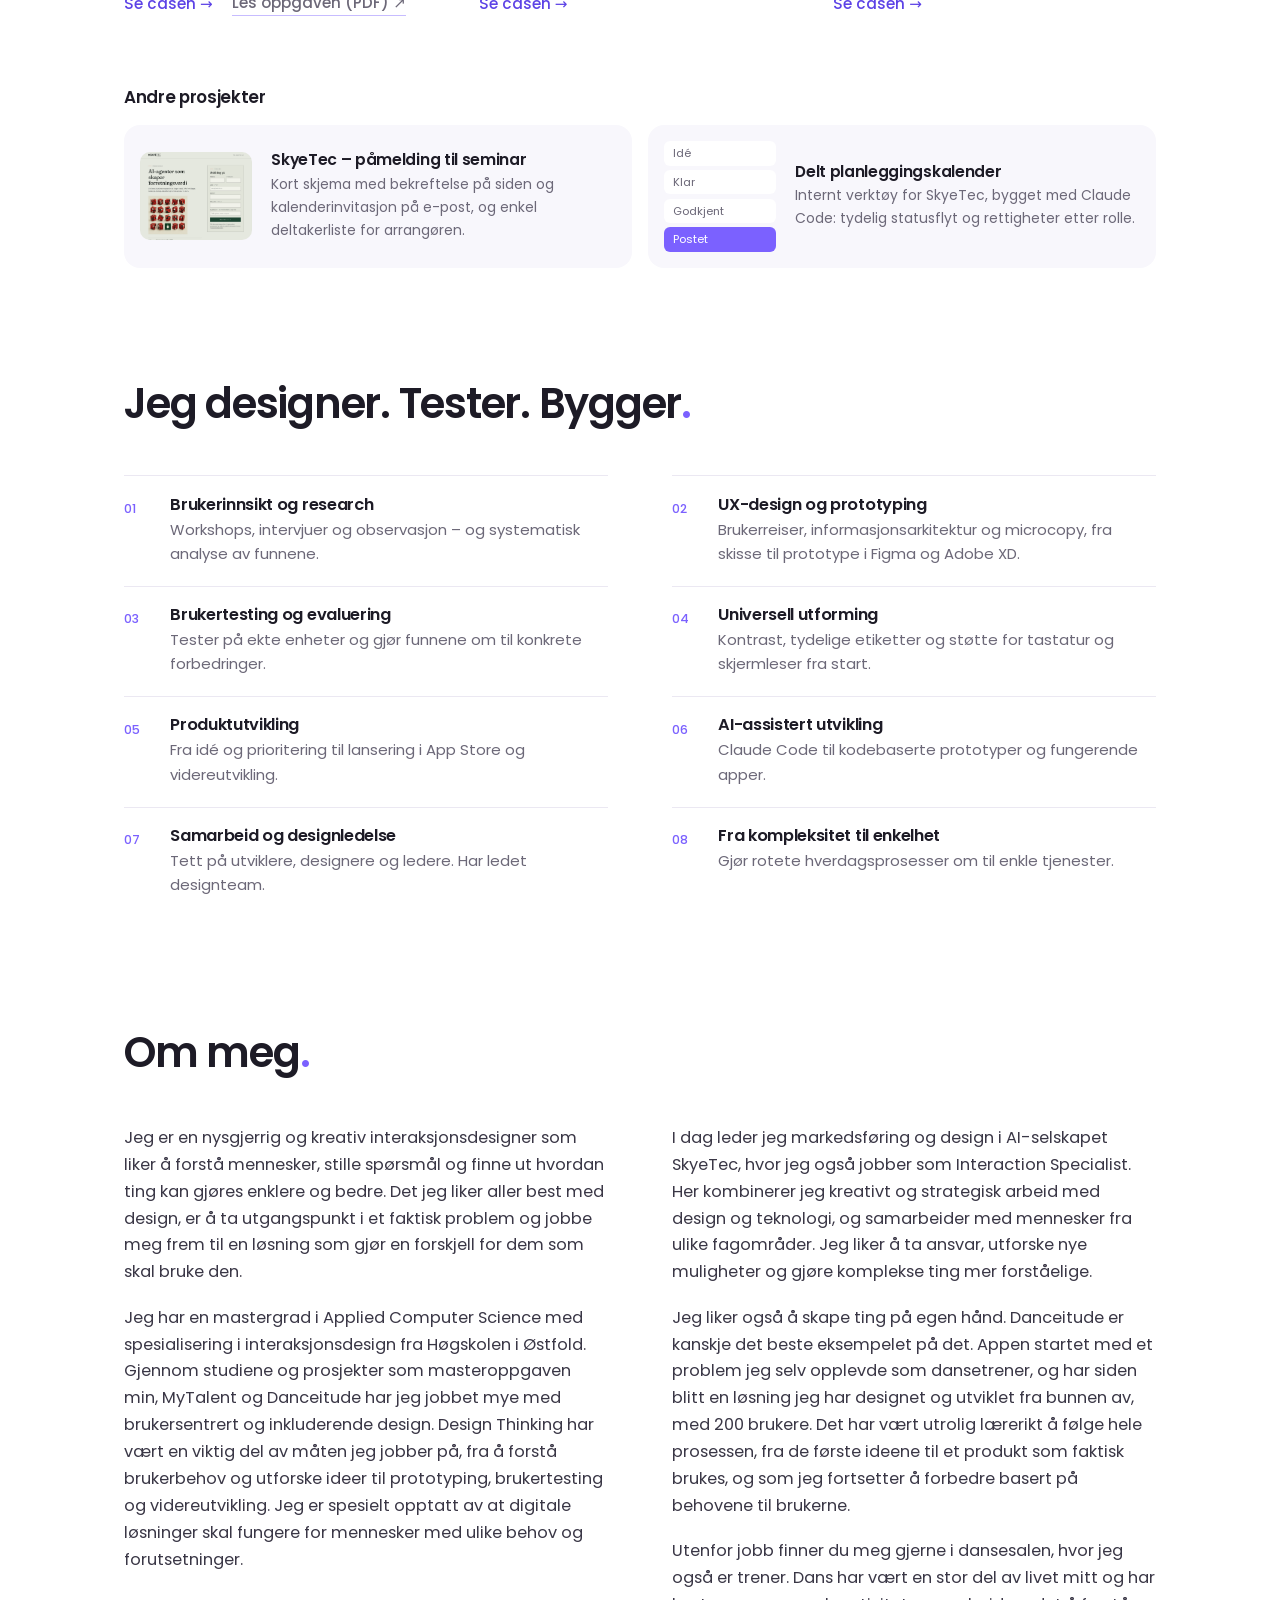
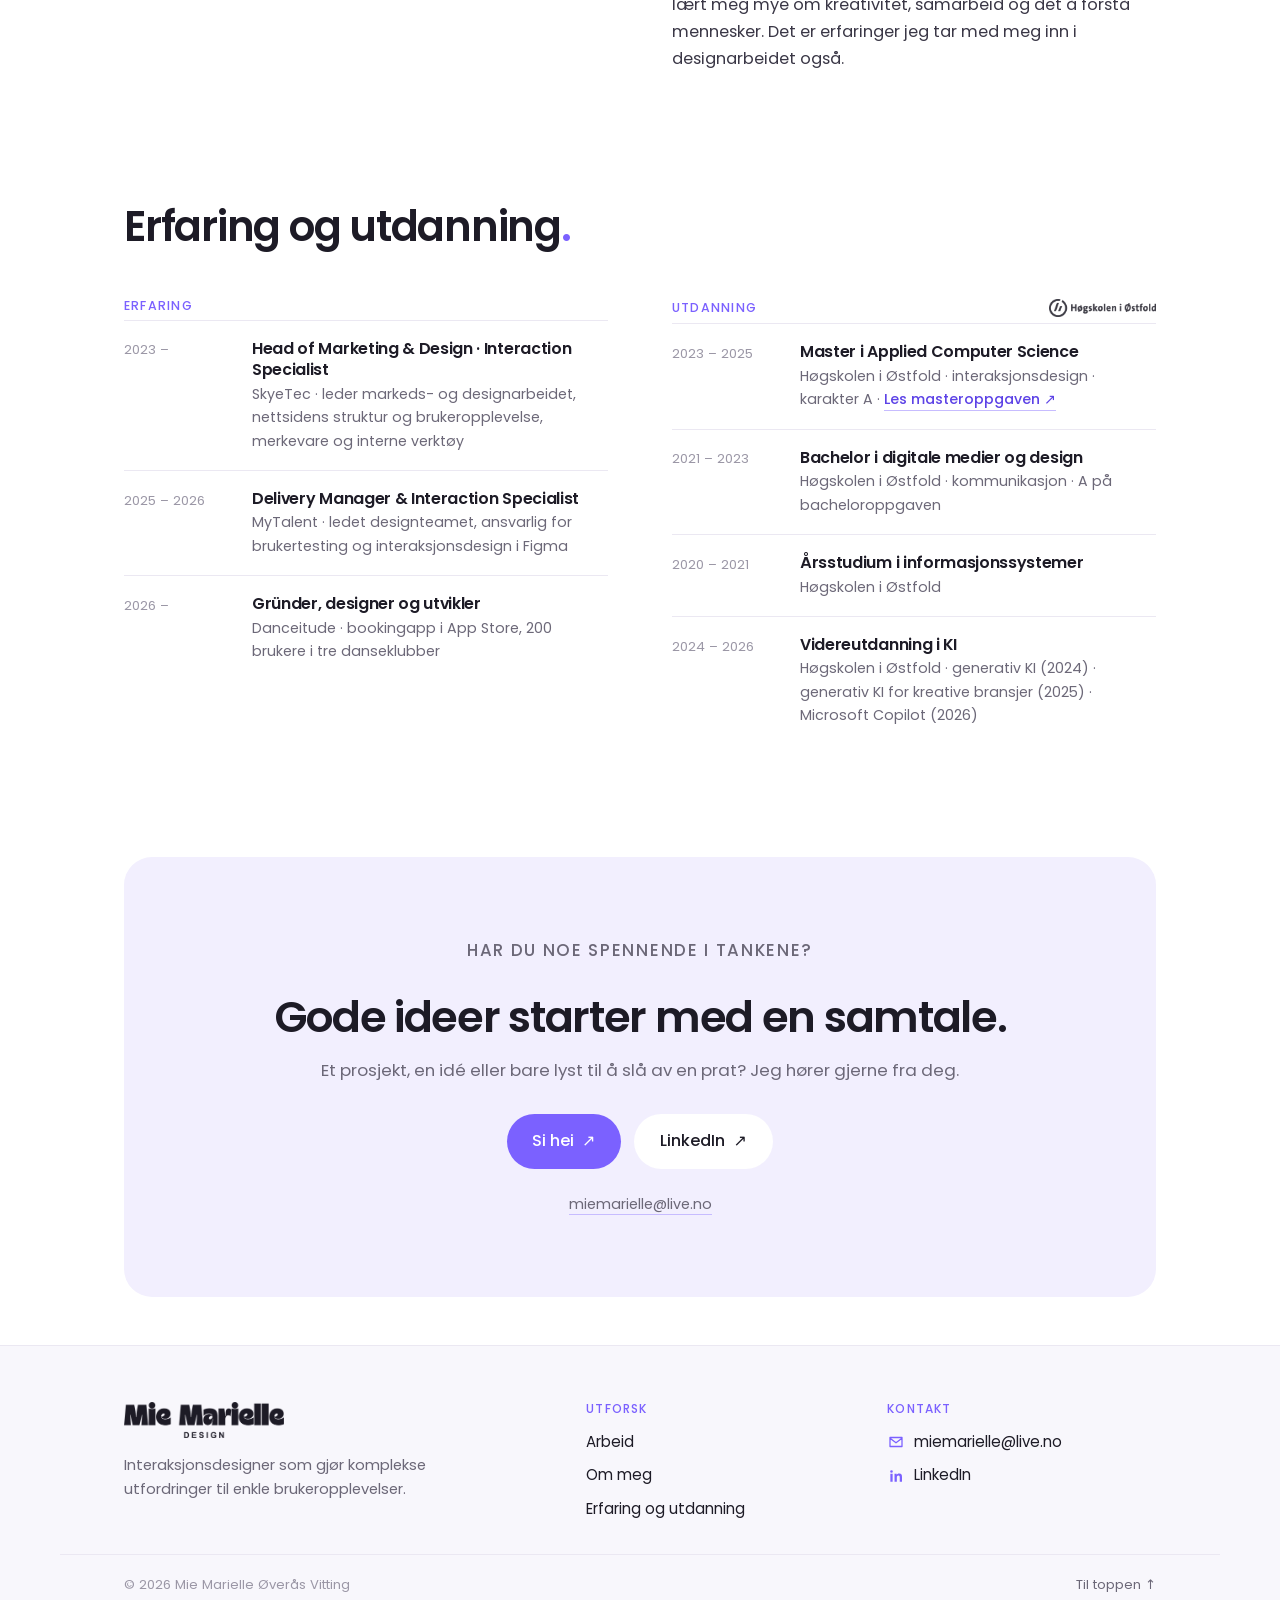
==== commit aea62242: "Ny tekst i toppen med svart skrift Co-Authored-By: Claude Opus 5.5 <noreply@anthropic.com>" ====
--- a/index.html
+++ b/index.html
@@ -13,7 +13,7 @@
   <link rel="preconnect" href="https://fonts.googleapis.com">
   <link rel="preconnect" href="https://fonts.gstatic.com" crossorigin>
   <link href="https://fonts.googleapis.com/css2?family=Poppins:ital,wght@0,400;0,500;0,600;0,700;0,800;1,400&display=swap" rel="stylesheet">
-  <link rel="stylesheet" href="style.css?v=20">
+  <link rel="stylesheet" href="style.css?v=21">
 </head>
 <body>
 
@@ -36,10 +36,10 @@
   <div class="hero-rutenett">
     <div class="hero-innhold">
     <p class="hero-hei">Hei, jeg er Marielle! <span aria-hidden="true">👋</span></p>
-    <h1>Jeg gjør komplekse utfordringer til <span class="lilla">enkle brukeropplevelser.</span></h1>
-    <p class="ingress">Interaksjonsdesigner med master i Applied Computer Science. Jeg kombinerer brukerinnsikt, inkluderende design og teknologi for å skape digitale løsninger som er intuitive, nyttige og tilgjengelige for flere.</p>
+    <h1>Jeg gjør komplekse utfordringer til enkle brukeropplevelser.</h1>
+    <p class="ingress">Som interaksjonsdesigner jobber jeg med brukerinnsikt, inkluderende design og teknologi for å skape løsninger som fungerer for menneskene som bruker dem. I dag leder jeg design i AI-selskapet SkyeTec og utvikler også egne digitale produkter.</p>
     <div class="hero-handling">
-      <a class="knapp" href="#arbeid">Se prosjektene <span aria-hidden="true">↓</span></a>
+      <a class="knapp" href="#arbeid">Se prosjektene mine <span aria-hidden="true">→</span></a>
     </div>
     </div>
     <div class="hero-enheter" aria-hidden="true">
--- a/style.css
+++ b/style.css
@@ -60,13 +60,14 @@
   display: grid; grid-template-columns: 1.15fr .85fr; gap: clamp(2rem, 5vw, 5rem); align-items: center;
 }
 .hero h1 {
-  font-weight: 600; font-size: clamp(2.2rem, 4.2vw, 3.8rem); line-height: 1.08; letter-spacing: -0.035em;
+  color: var(--tekst); font-weight: 600; font-size: clamp(2.2rem, 4.2vw, 3.8rem); line-height: 1.08; letter-spacing: -0.035em;
   margin-bottom: 1.6rem;
 }
 .hero h1 { text-wrap: balance; }
-.hero-hei { font-size: clamp(1.05rem, 1.5vw, 1.25rem); font-weight: 500; color: var(--lilla-mork); margin-bottom: 1rem; }
+.hero-hei { font-size: clamp(1.05rem, 1.5vw, 1.25rem); font-weight: 600; color: var(--tekst); margin-bottom: 1rem; }
 .lilla { color: var(--lilla); }
-.hero .ingress { font-size: clamp(1rem, 1.3vw, 1.08rem); color: var(--dempet); max-width: 600px; margin-bottom: 1rem; }
+.hero .ingress { font-size: clamp(1rem, 1.3vw, 1.1rem); color: var(--tekst); max-width: 600px; margin-bottom: 1rem; }
+.hero-handling .knapp { font-weight: 600; }
 .hero-handling { margin-top: 2rem; display: flex; gap: 1rem; align-items: center; }
 
 .hero-enheter { position: relative; height: clamp(420px, 42vw, 540px); }
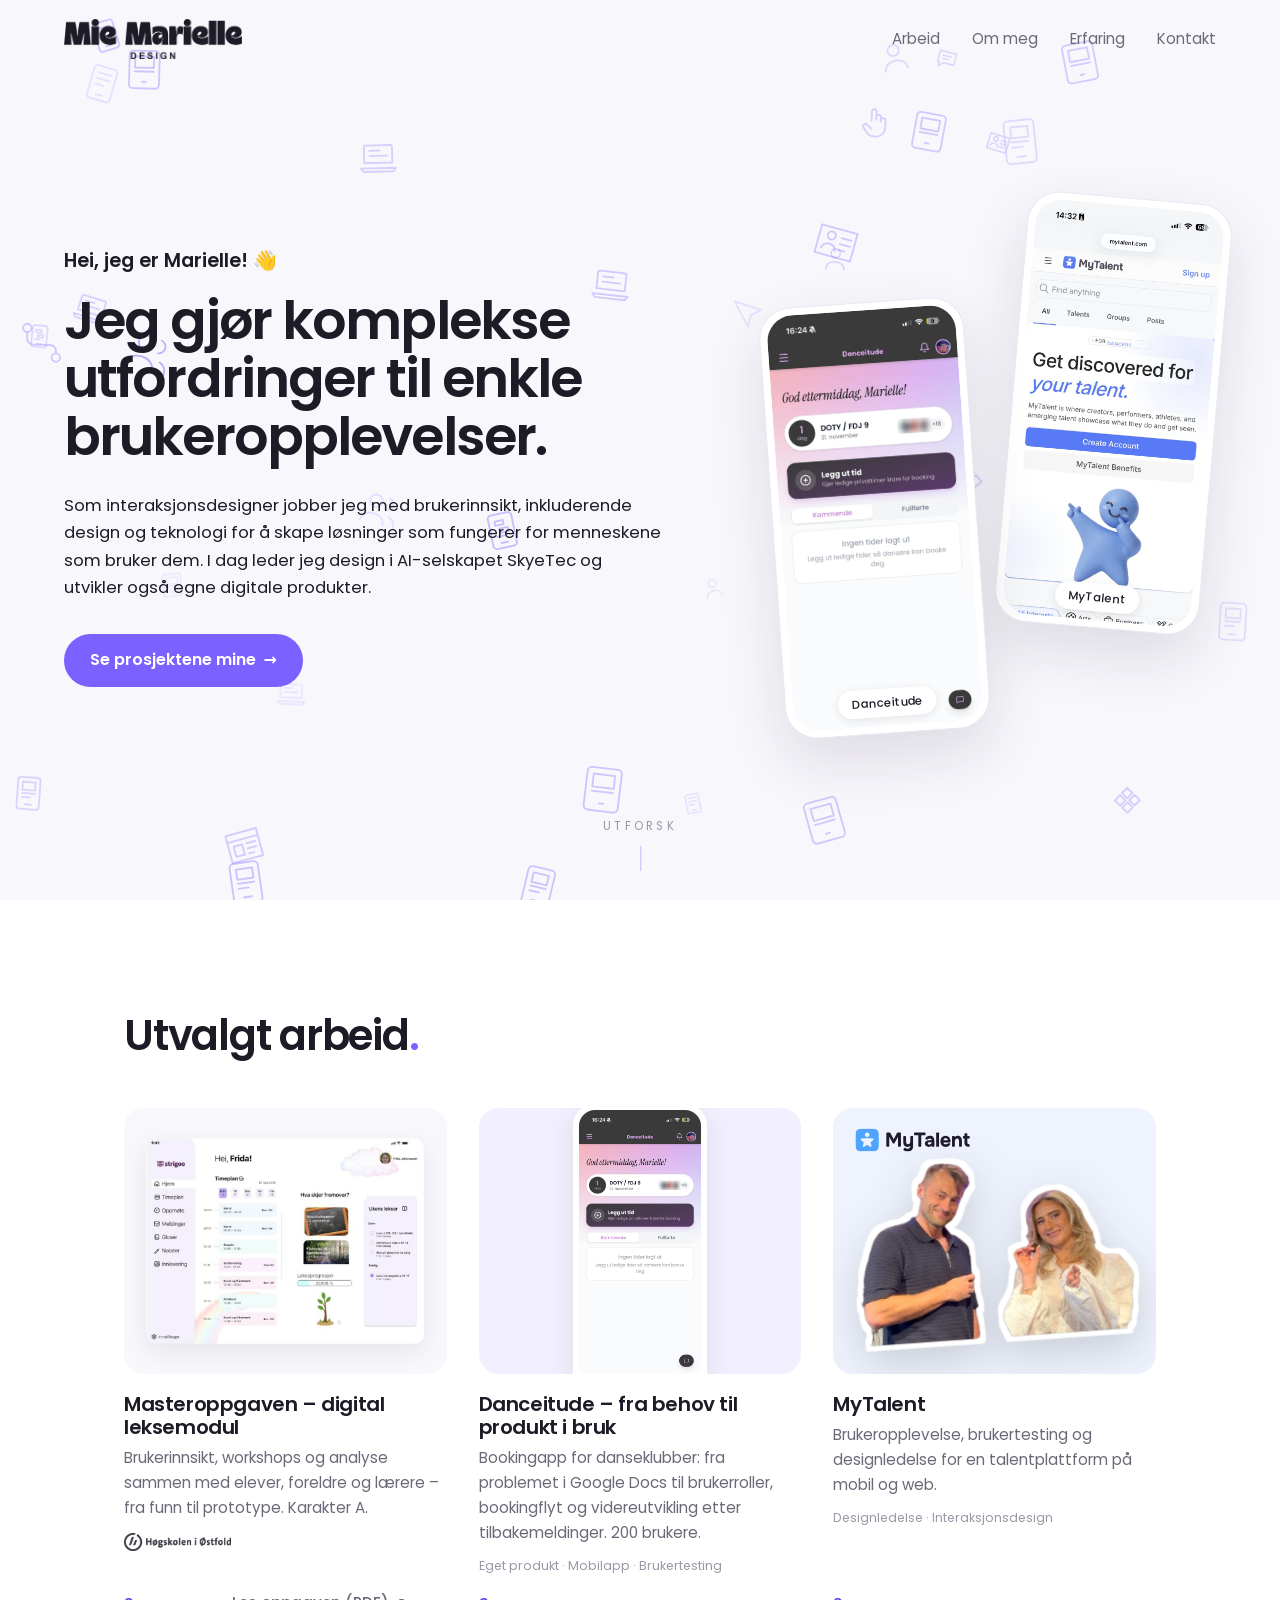
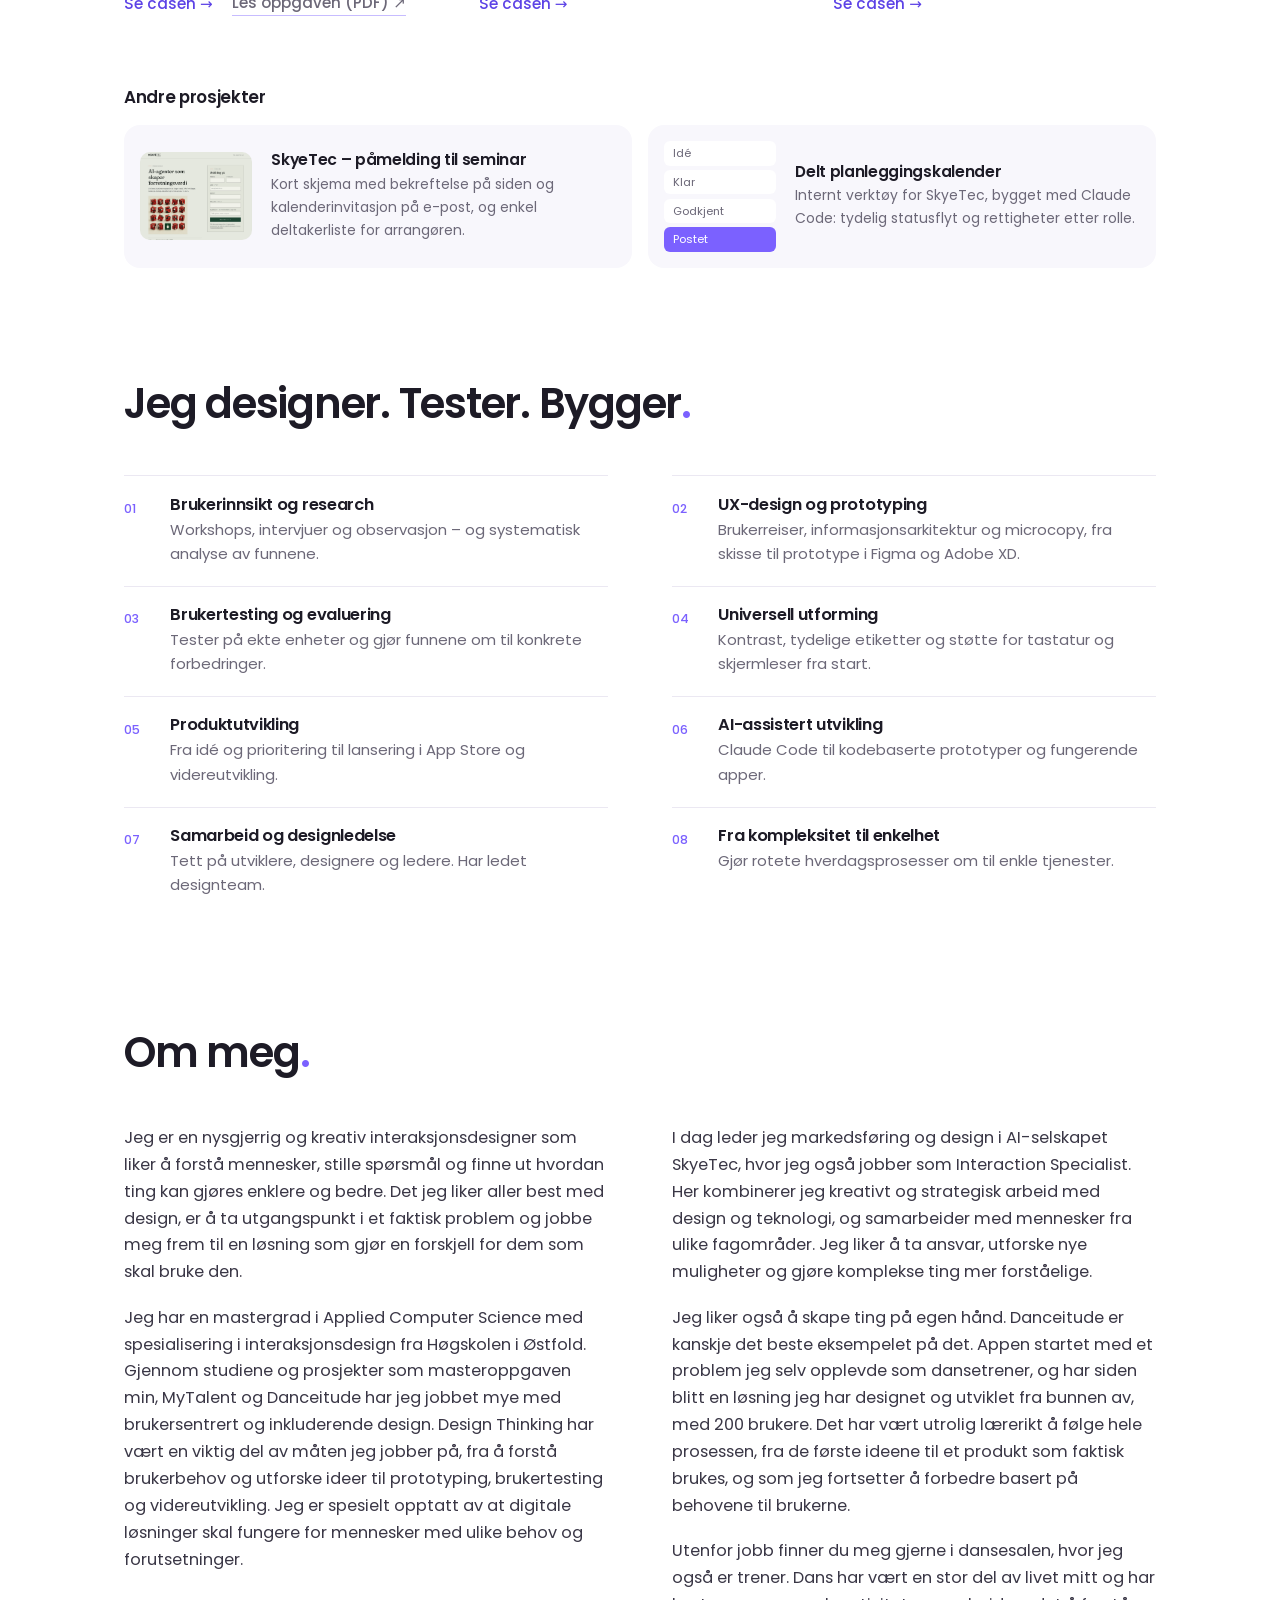
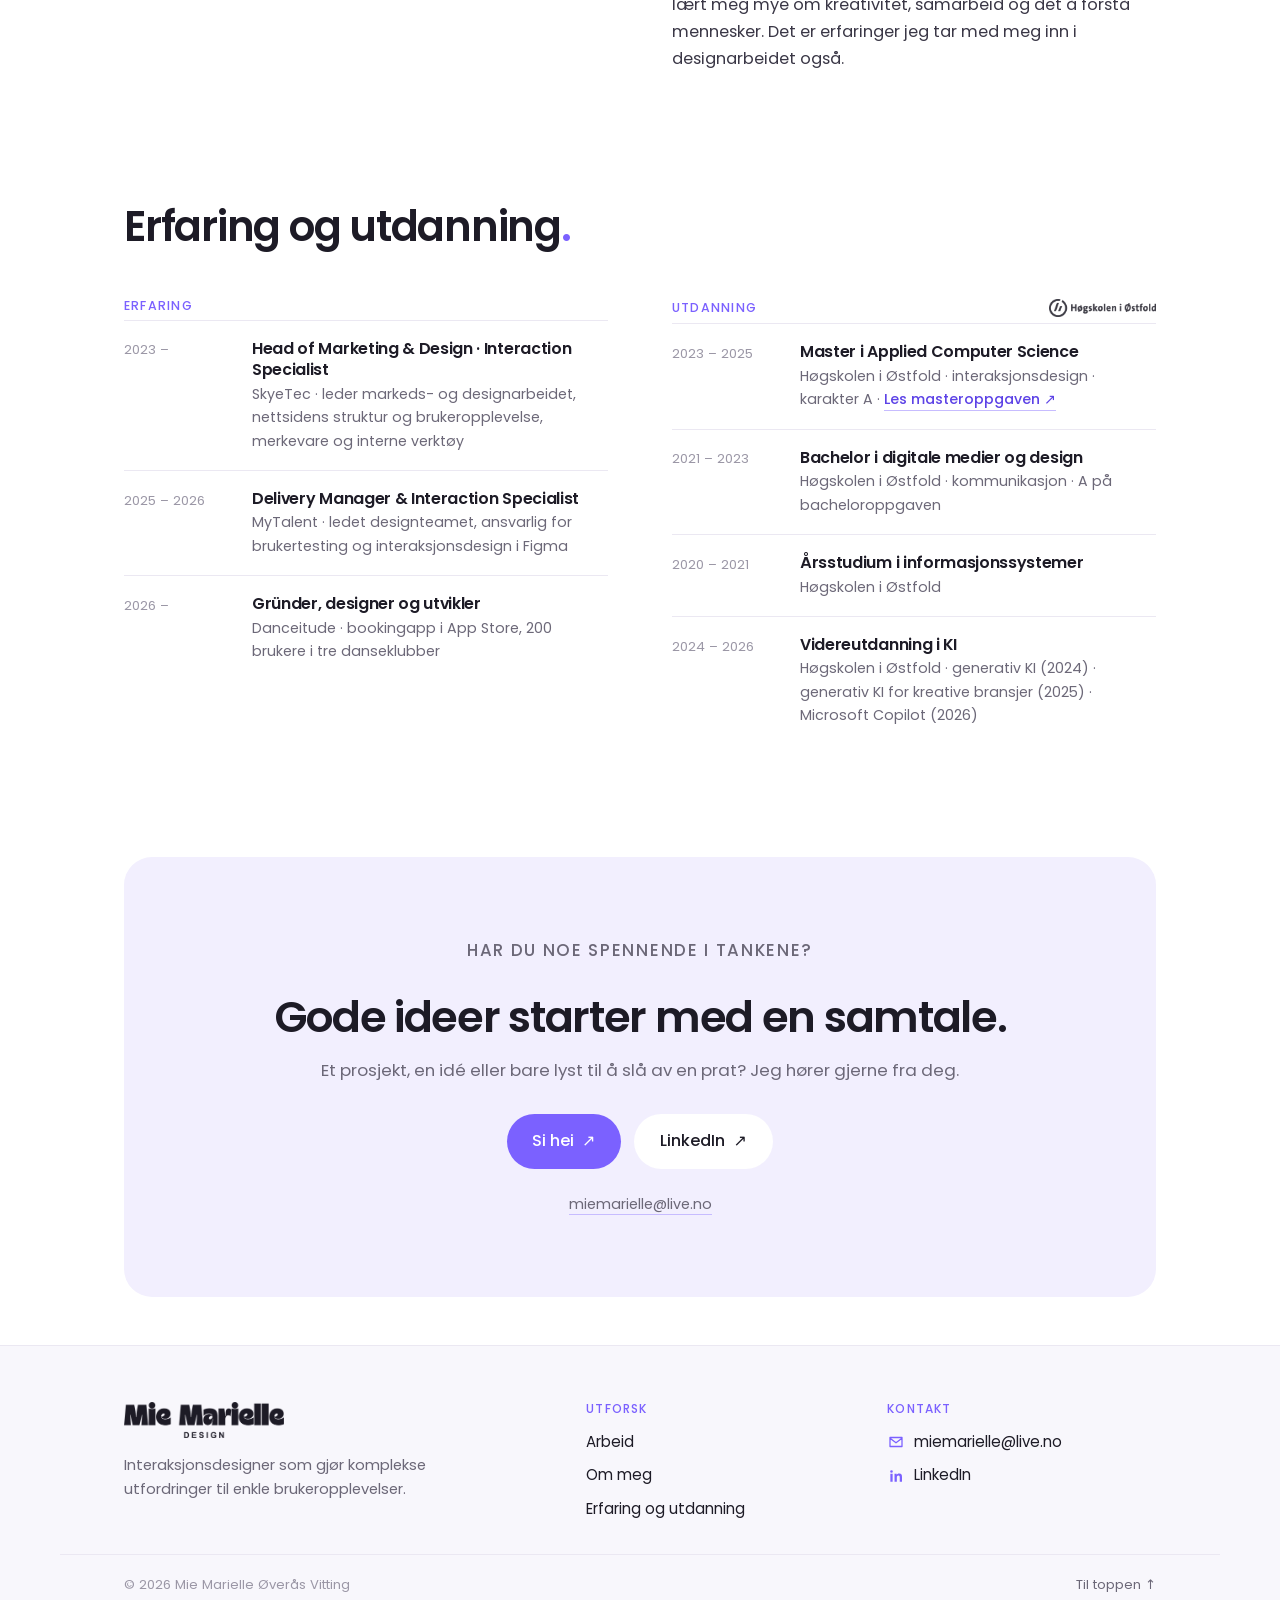
==== commit 91d86aed: "Nye skjermbilder fra Danceitude med navn skjult Ny trenerforside og visning for å legge ut tider, og" ====
--- a/index.html
+++ b/index.html
@@ -44,7 +44,7 @@
     </div>
     <div class="hero-enheter" aria-hidden="true">
       <div class="telefon telefon-bak"><img src="bilder/mytalent-explore.jpg" alt=""><span class="telefon-navn">MyTalent</span></div>
-      <div class="telefon telefon-foran"><img src="bilder/danceitude-app.jpg" alt=""><span class="telefon-navn">Danceitude</span></div>
+      <div class="telefon telefon-foran"><img src="bilder/danceitude/trener-forside.jpg?v=2" alt=""><span class="telefon-navn">Danceitude</span></div>
     </div>
   </div>
   <a class="utforsk" href="#arbeid">Utforsk</a>
@@ -67,7 +67,7 @@
         </span>
       </div>
       <a class="prosjekt" href="danceitude.html">
-        <div class="prosjekt-bilde pb-danceitude"><img src="bilder/danceitude/trener-forside.jpg" alt="" loading="lazy"></div>
+        <div class="prosjekt-bilde pb-danceitude"><img src="bilder/danceitude/trener-forside.jpg?v=2" alt="" loading="lazy"></div>
         <h3>Danceitude – fra behov til produkt i bruk</h3>
         <p>Bookingapp for danseklubber: fra problemet i Google Docs til brukerroller, bookingflyt og videreutvikling etter tilbakemeldinger. 200 brukere.</p>
         <span class="prosjekt-tags">Eget produkt · Mobilapp · Brukertesting</span>
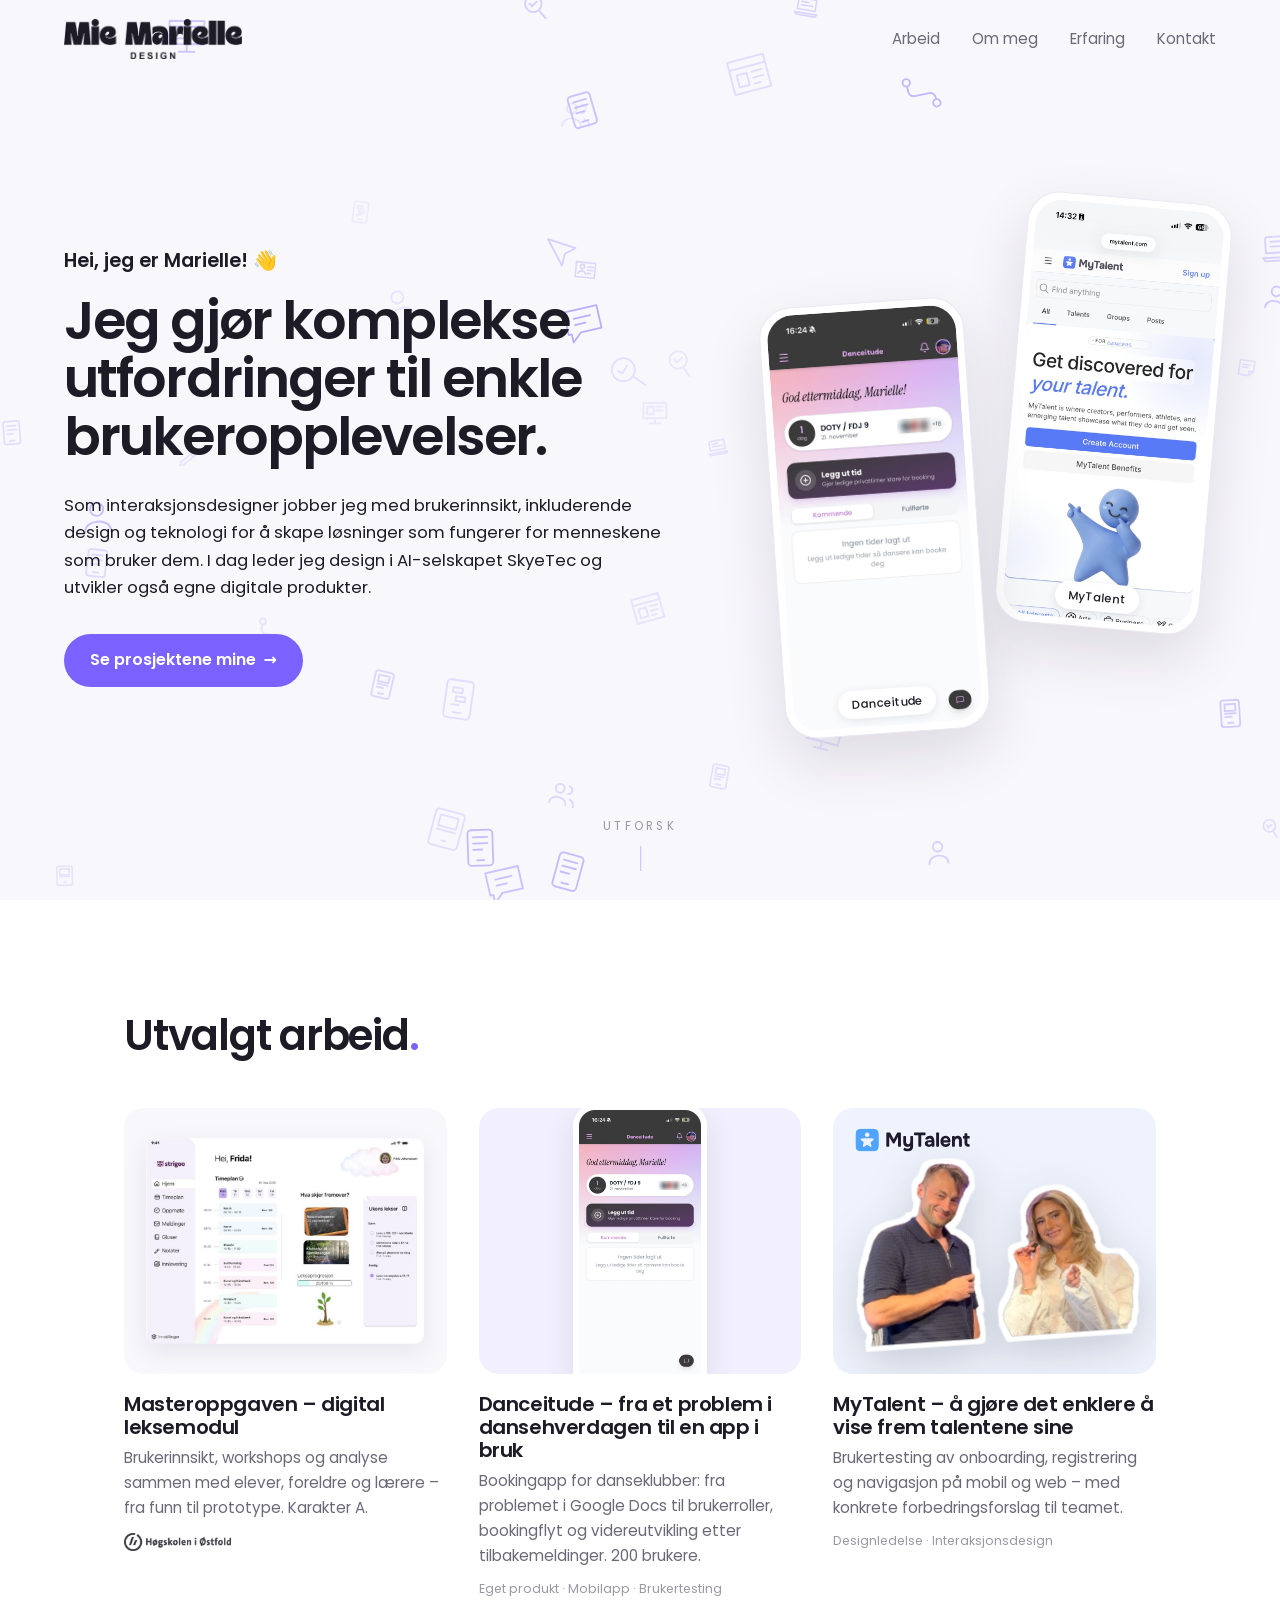
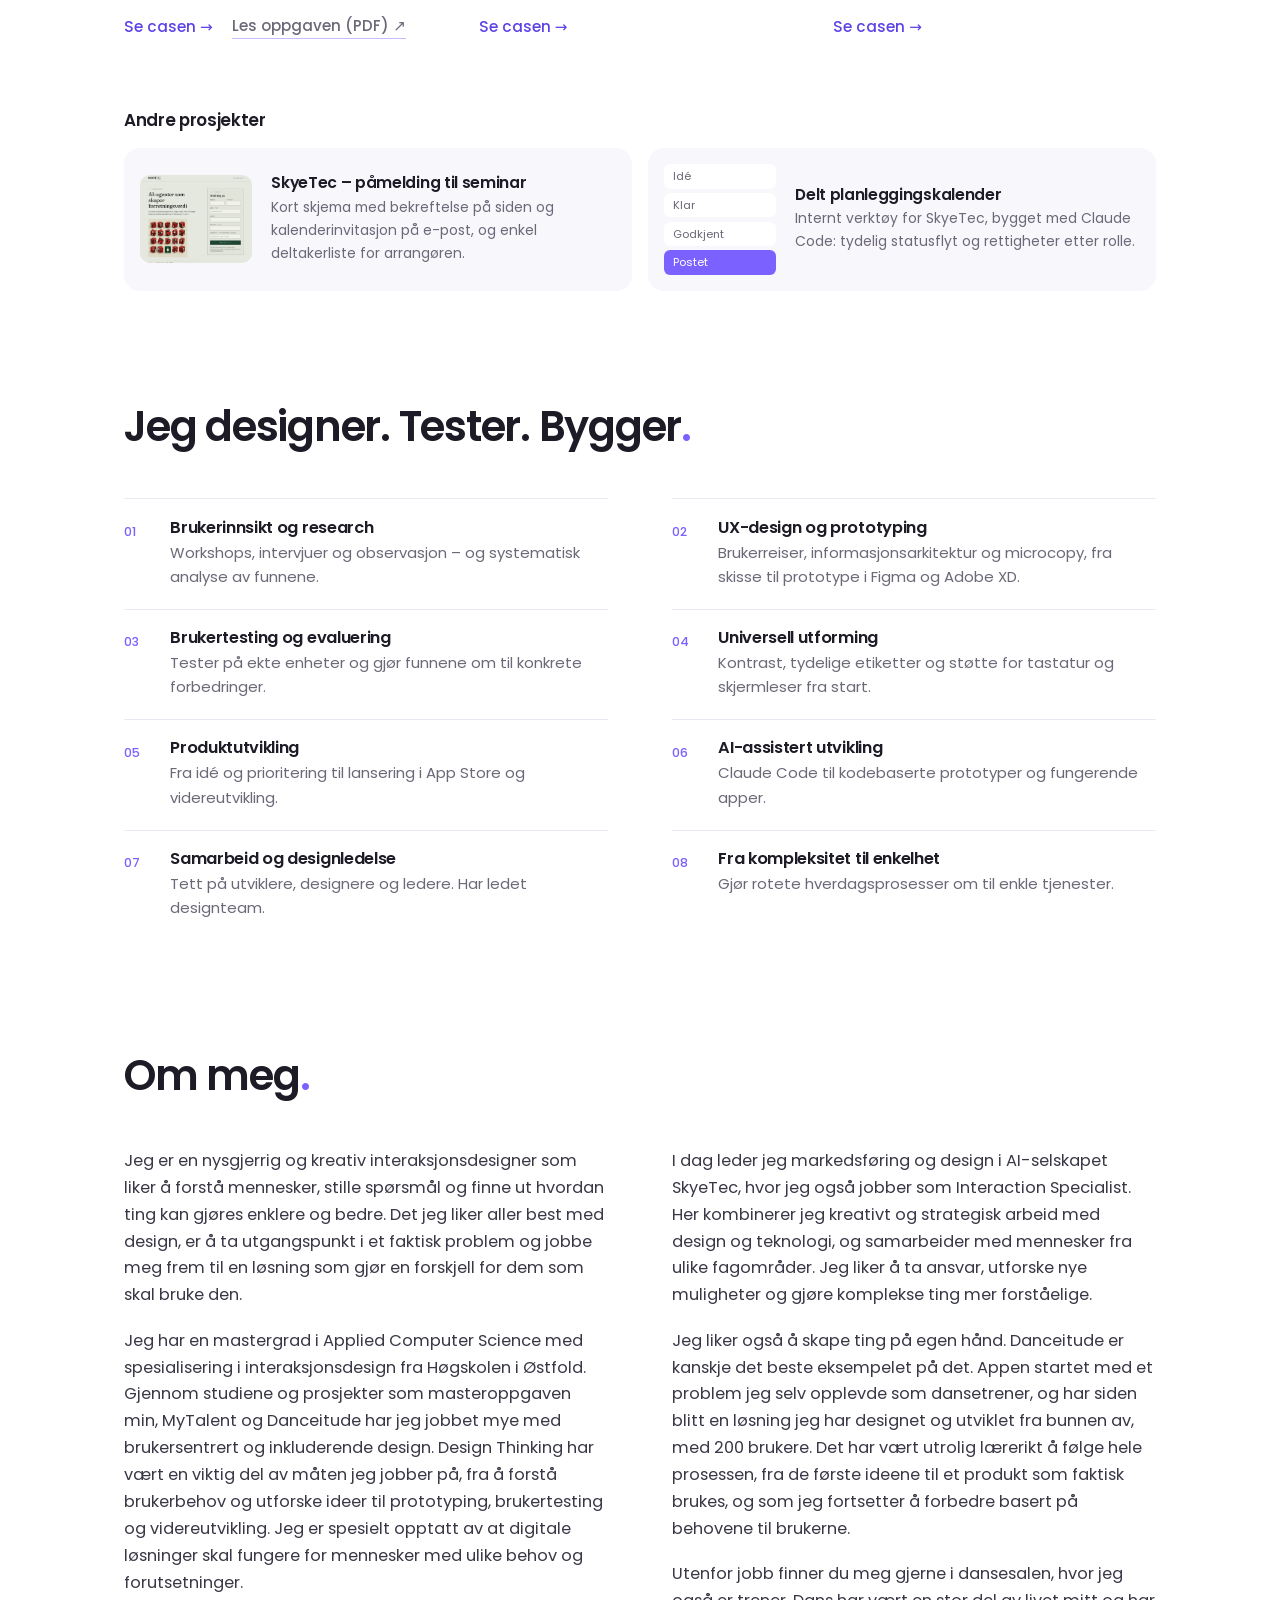
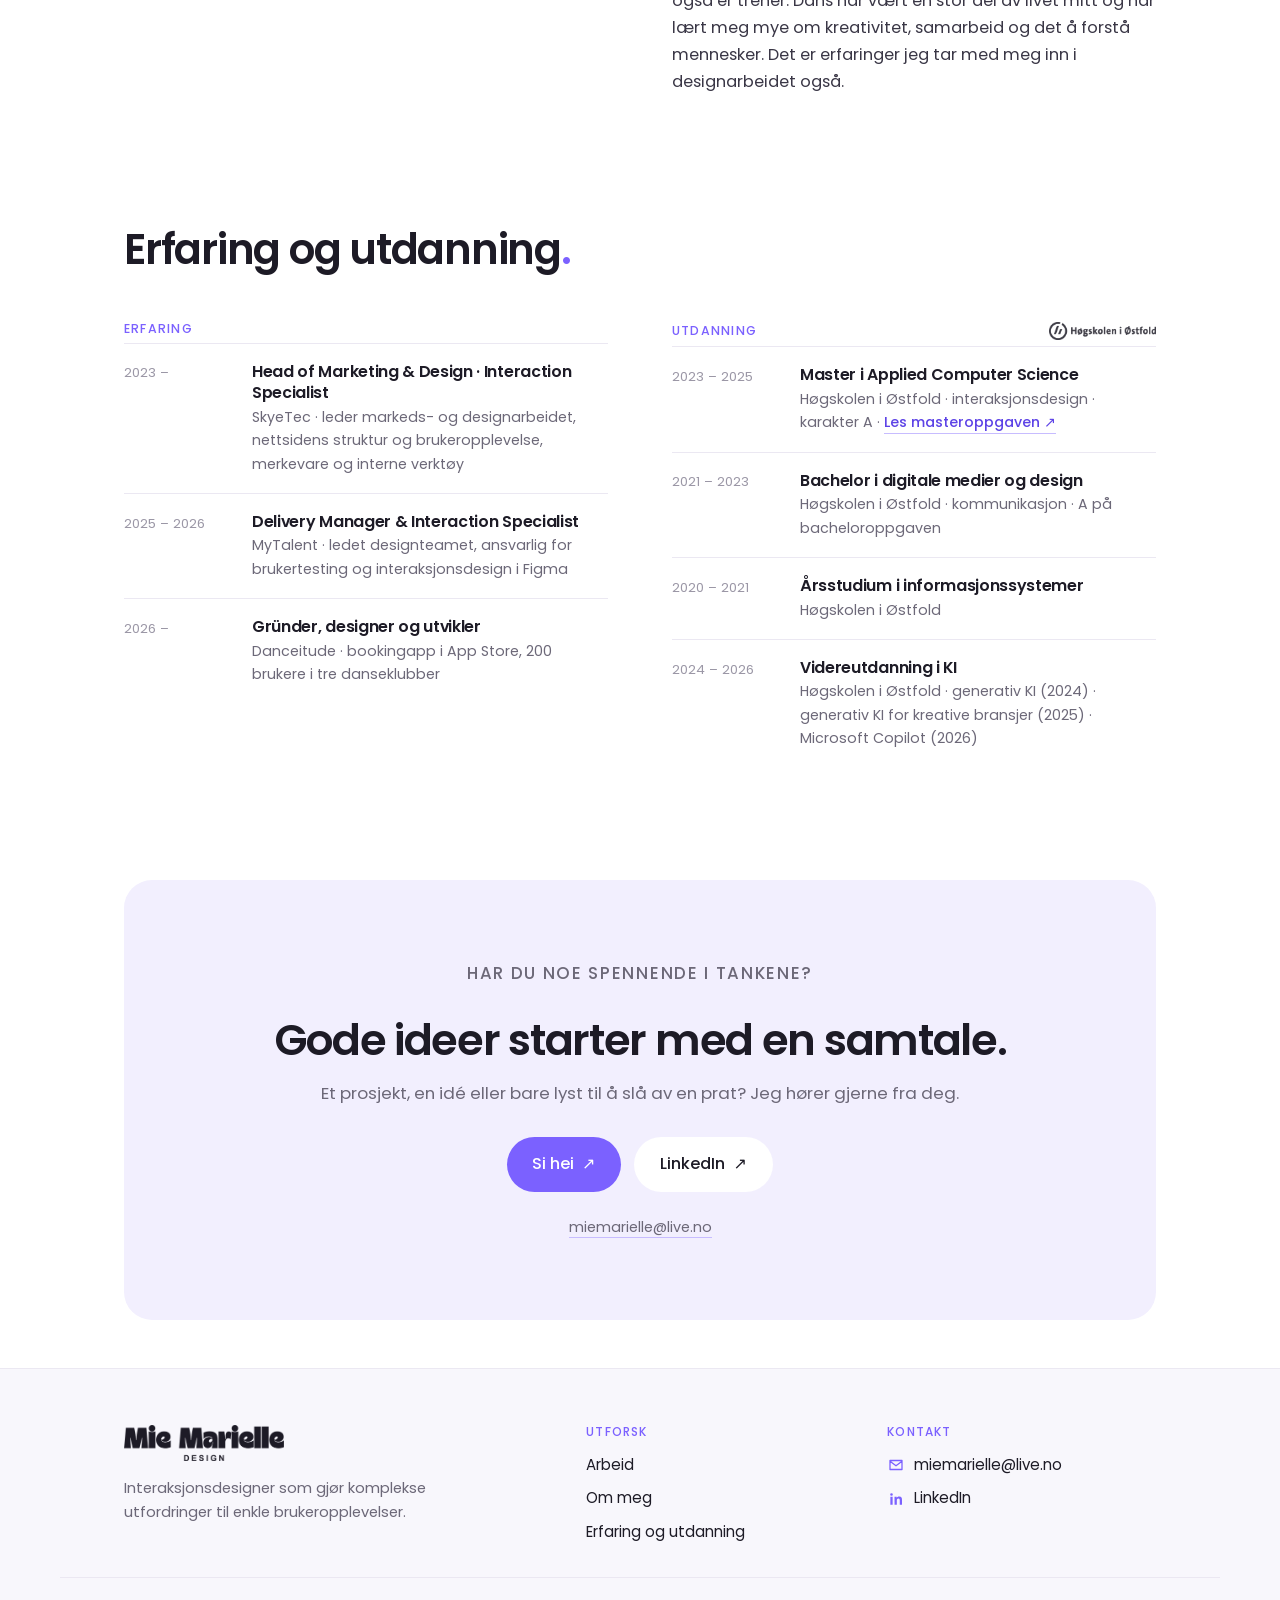
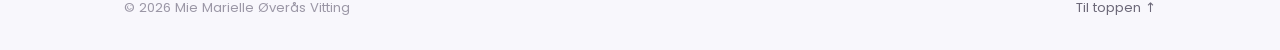
==== commit 72c8de53: "Gjennomarbeidede UX-caser for MyTalent og Danceitude Begge casene følger samme oppbygging: introduks" ====
--- a/index.html
+++ b/index.html
@@ -13,7 +13,7 @@
   <link rel="preconnect" href="https://fonts.googleapis.com">
   <link rel="preconnect" href="https://fonts.gstatic.com" crossorigin>
   <link href="https://fonts.googleapis.com/css2?family=Poppins:ital,wght@0,400;0,500;0,600;0,700;0,800;1,400&display=swap" rel="stylesheet">
-  <link rel="stylesheet" href="style.css?v=21">
+  <link rel="stylesheet" href="style.css?v=22">
 </head>
 <body>
 
@@ -68,15 +68,15 @@
       </div>
       <a class="prosjekt" href="danceitude.html">
         <div class="prosjekt-bilde pb-danceitude"><img src="bilder/danceitude/trener-forside.jpg?v=2" alt="" loading="lazy"></div>
-        <h3>Danceitude – fra behov til produkt i bruk</h3>
+        <h3>Danceitude – fra et problem i dansehverdagen til en app i bruk</h3>
         <p>Bookingapp for danseklubber: fra problemet i Google Docs til brukerroller, bookingflyt og videreutvikling etter tilbakemeldinger. 200 brukere.</p>
         <span class="prosjekt-tags">Eget produkt · Mobilapp · Brukertesting</span>
         <span class="prosjekt-lenke">Se casen <span aria-hidden="true">→</span></span>
       </a>
       <a class="prosjekt" href="mytalent.html">
         <div class="prosjekt-bilde pb-mytalent"><img class="pb-mytalent-logo" src="bilder/mytalent-logo-mork.svg" alt="" width="150" height="32"><img class="pb-sticker" src="bilder/sticker-mytalent.webp" alt="" loading="lazy"></div>
-        <h3>MyTalent</h3>
-        <p>Brukeropplevelse, brukertesting og designledelse for en talentplattform på mobil og web.</p>
+        <h3>MyTalent – å gjøre det enklere å vise frem talentene sine</h3>
+        <p>Brukertesting av onboarding, registrering og navigasjon på mobil og web – med konkrete forbedringsforslag til teamet.</p>
         <span class="prosjekt-tags">Designledelse · Interaksjonsdesign</span>
         <span class="prosjekt-lenke">Se casen <span aria-hidden="true">→</span></span>
       </a>
--- a/style.css
+++ b/style.css
@@ -346,6 +346,66 @@
 .retningslinjer { margin: 1.5rem 0 0 1.1rem; display: grid; gap: .35rem; font-size: .94rem; color: var(--dempet); }
 .retningslinjer li::marker { color: var(--lilla); font-weight: 600; }
 
+/* ---------- UX-caser: felles byggeklosser ---------- */
+.prosjektinfo { display: grid; grid-template-columns: repeat(4, 1fr); gap: 1px; background: var(--linje); border: 1px solid var(--linje); border-radius: 18px; overflow: hidden; margin: 0 0 clamp(2.5rem, 5vw, 3.5rem); }
+.prosjektinfo > div { background: var(--bg); padding: 1.1rem 1.25rem; }
+.prosjektinfo dt { font-size: .74rem; font-weight: 500; letter-spacing: .1em; text-transform: uppercase; color: var(--lilla); margin-bottom: .35rem; }
+.prosjektinfo dd { font-size: .93rem; color: var(--tekst); line-height: 1.5; }
+
+.rolle-liste { list-style: none; display: grid; grid-template-columns: 1fr 1fr; gap: 1.25rem clamp(2rem, 5vw, 4rem); }
+.rolle-liste li { font-size: .97rem; color: var(--dempet); padding-left: 1rem; border-left: 2px solid var(--lilla-lys); }
+.rolle-liste b { display: block; color: var(--tekst); font-weight: 600; margin-bottom: .15rem; }
+
+.prosess-rad { list-style: none; display: grid; grid-template-columns: repeat(4, 1fr); gap: 1rem; margin-bottom: 2rem; }
+.prosess-rad li { background: var(--bg-myk); border-radius: 16px; padding: 1.2rem 1.25rem; font-size: .92rem; color: var(--dempet); }
+.prosess-rad span { display: inline-grid; place-items: center; width: 26px; height: 26px; border-radius: 50%; background: var(--lilla); color: #fff; font-size: .78rem; font-weight: 600; margin-bottom: .7rem; }
+.prosess-rad b { display: block; color: var(--tekst); font-weight: 600; margin-bottom: .25rem; }
+.di-xd-galleri { grid-template-columns: repeat(4, 1fr); background: var(--bg-myk); border-radius: var(--radius); padding: 1.25rem; }
+.di-xd-galleri img { height: auto !important; border-radius: 12px; background: #fff; box-shadow: 0 6px 18px rgba(29,27,38,.06); }
+
+/* Problem → funn → løsning (MyTalent) */
+.pfl { padding: 1.75rem 0; border-top: 1px dashed var(--linje); }
+.pfl:first-of-type { border-top: 0; padding-top: 0; }
+.pfl h5 { font-size: 1.1rem; margin-bottom: 1rem; }
+.pfl-rad { display: grid; grid-template-columns: repeat(3, 1fr); gap: 2.2rem; position: relative; }
+.pfl-steg { position: relative; background: var(--bg-myk); border-radius: 16px; padding: 1.1rem 1.2rem; font-size: .93rem; color: #3a3746; }
+.pfl-steg:not(:last-child)::after { content: "→"; position: absolute; right: -1.6rem; top: 50%; transform: translateY(-50%); color: var(--lilla-lys); font-size: 1.2rem; }
+.pfl-losning { background: var(--lilla-bg); }
+.pfl-merke { display: block; font-size: .72rem; font-weight: 600; letter-spacing: .08em; text-transform: uppercase; color: var(--lilla-mork); margin-bottom: .4rem; }
+.pfl-bilder { display: grid; grid-template-columns: 1fr 1fr; gap: 1rem; margin-top: 1.2rem; align-items: start; }
+.pfl-bilder-en { grid-template-columns: minmax(0, 520px); }
+.pfl-bilder figure { margin: 0; background: #fff; border: 1px solid var(--linje); border-radius: 14px; padding: .9rem; }
+.pfl-bilder img { width: 100%; border-radius: 8px; }
+.pfl-bilder figcaption { font-size: .8rem; color: var(--svak); margin-top: .5rem; }
+.pfl-svar { margin-top: 1.5rem; background: var(--lilla-bg); border-radius: 16px; padding: 1.2rem 1.4rem; font-size: .95rem; color: #3a3746; }
+.pfl-svar b { color: var(--lilla-mork); }
+
+/* Før og etter (Danceitude) */
+.foer-etter { display: grid; grid-template-columns: 1.2fr .9fr .9fr; gap: clamp(1rem, 3vw, 2rem); align-items: start; padding: 2rem 0; border-top: 1px dashed var(--linje); }
+.foer-etter:first-of-type { border-top: 0; padding-top: 0; }
+.fe-uten-foer { grid-template-columns: 1.2fr .9fr .9fr; }
+.fe-tekst h5 { font-size: 1.1rem; margin-bottom: .8rem; }
+.fe-tekst p { font-size: .94rem; color: var(--dempet); margin-bottom: .7rem; }
+.fe-tekst b { color: var(--tekst); font-weight: 600; }
+.fe-bilde { margin: 0; background: var(--bg-myk); border-radius: 18px; padding: .9rem; }
+.fe-bilde img { width: 100%; border-radius: 12px; box-shadow: 0 6px 18px rgba(29,27,38,.07); background: #fff; }
+.fe-telefon img { border-radius: 18px; }
+.fe-bilde figcaption { font-size: .82rem; color: var(--dempet); margin-top: .6rem; text-align: center; }
+.inkluderende { background: var(--lilla-bg); border-radius: 18px; padding: 1.4rem 1.6rem; margin-top: 1rem; }
+.inkluderende h5 { font-size: 1.05rem; margin-bottom: .7rem; }
+.inkluderende ul { list-style: none; display: grid; grid-template-columns: 1fr 1fr; gap: .5rem 2rem; }
+.inkluderende li { font-size: .93rem; color: #3a3746; padding-left: 1.1rem; position: relative; }
+.inkluderende li::before { content: "✓"; position: absolute; left: 0; color: var(--lilla-mork); font-weight: 600; }
+
+/* Resultatbilder (MyTalent) */
+.resultat-bilder { display: grid; grid-template-columns: 1.4fr 1fr; grid-template-rows: auto auto; gap: 1rem; }
+.resultat-bilder figure { margin: 0; border-radius: var(--radius); overflow: hidden; }
+.rb-bred { grid-row: 1 / 3; background: #000; display: flex; align-items: center; }
+.rb-bred img { width: 100%; }
+.rb-lys { background: var(--blaa-bg); display: flex; align-items: center; justify-content: center; padding: 1rem; }
+.rb-lys img { width: 100%; max-height: 340px; object-fit: contain; }
+.mt-sticker-liten { max-width: 420px; margin: 2.5rem auto 0; }
+
 /* MyTalent */
 .mt-intro { background: var(--blaa-bg); border-radius: 24px; padding: 1.75rem 1.75rem 0; display: flex; flex-direction: column; align-items: center; gap: 1.5rem; overflow: hidden; }
 .mt-intro .mt-logo { width: 170px; height: auto; align-self: flex-start; }
@@ -386,6 +446,16 @@
   .di-pil { transform: rotate(90deg); justify-self: center; }
   .di-for-etter .di-telefon { justify-self: center; }
   .di-beslutninger, .di-roller, .funn-liste { grid-template-columns: 1fr; }
+  .prosjektinfo { grid-template-columns: 1fr 1fr; }
+  .rolle-liste, .inkluderende ul { grid-template-columns: 1fr; }
+  .prosess-rad, .di-xd-galleri { grid-template-columns: 1fr 1fr; }
+  .pfl-rad { grid-template-columns: 1fr; gap: 1.6rem; }
+  .pfl-steg:not(:last-child)::after { content: "↓"; right: auto; left: 50%; top: auto; bottom: -1.45rem; transform: translateX(-50%); }
+  .pfl-bilder { grid-template-columns: 1fr; }
+  .foer-etter, .fe-uten-foer { grid-template-columns: 1fr 1fr; }
+  .fe-tekst { grid-column: 1 / -1; }
+  .resultat-bilder { grid-template-columns: 1fr; }
+  .rb-bred { grid-row: auto; }
   .beslutninger td:first-child { width: 40%; }
   .di-stack li { grid-template-columns: 1fr; gap: 0; }
   .di-galleri { grid-auto-columns: 62vw; }
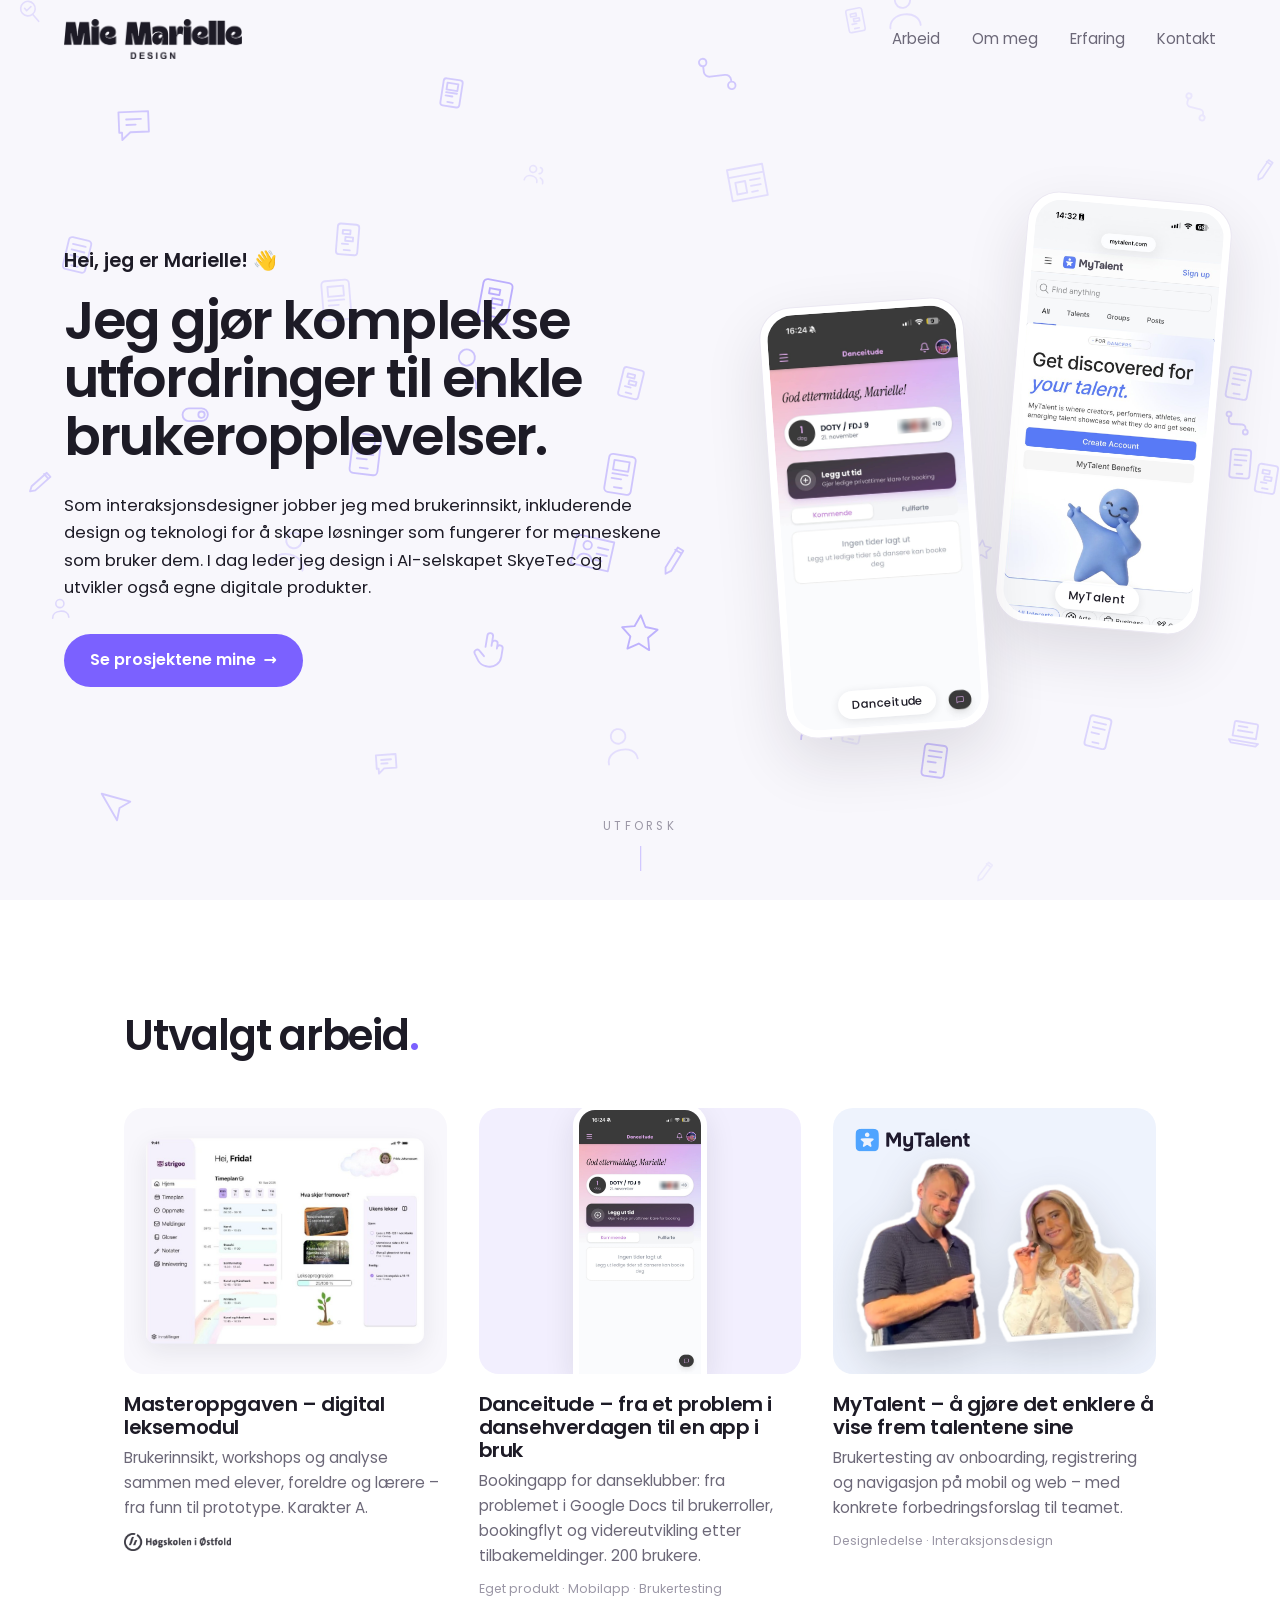
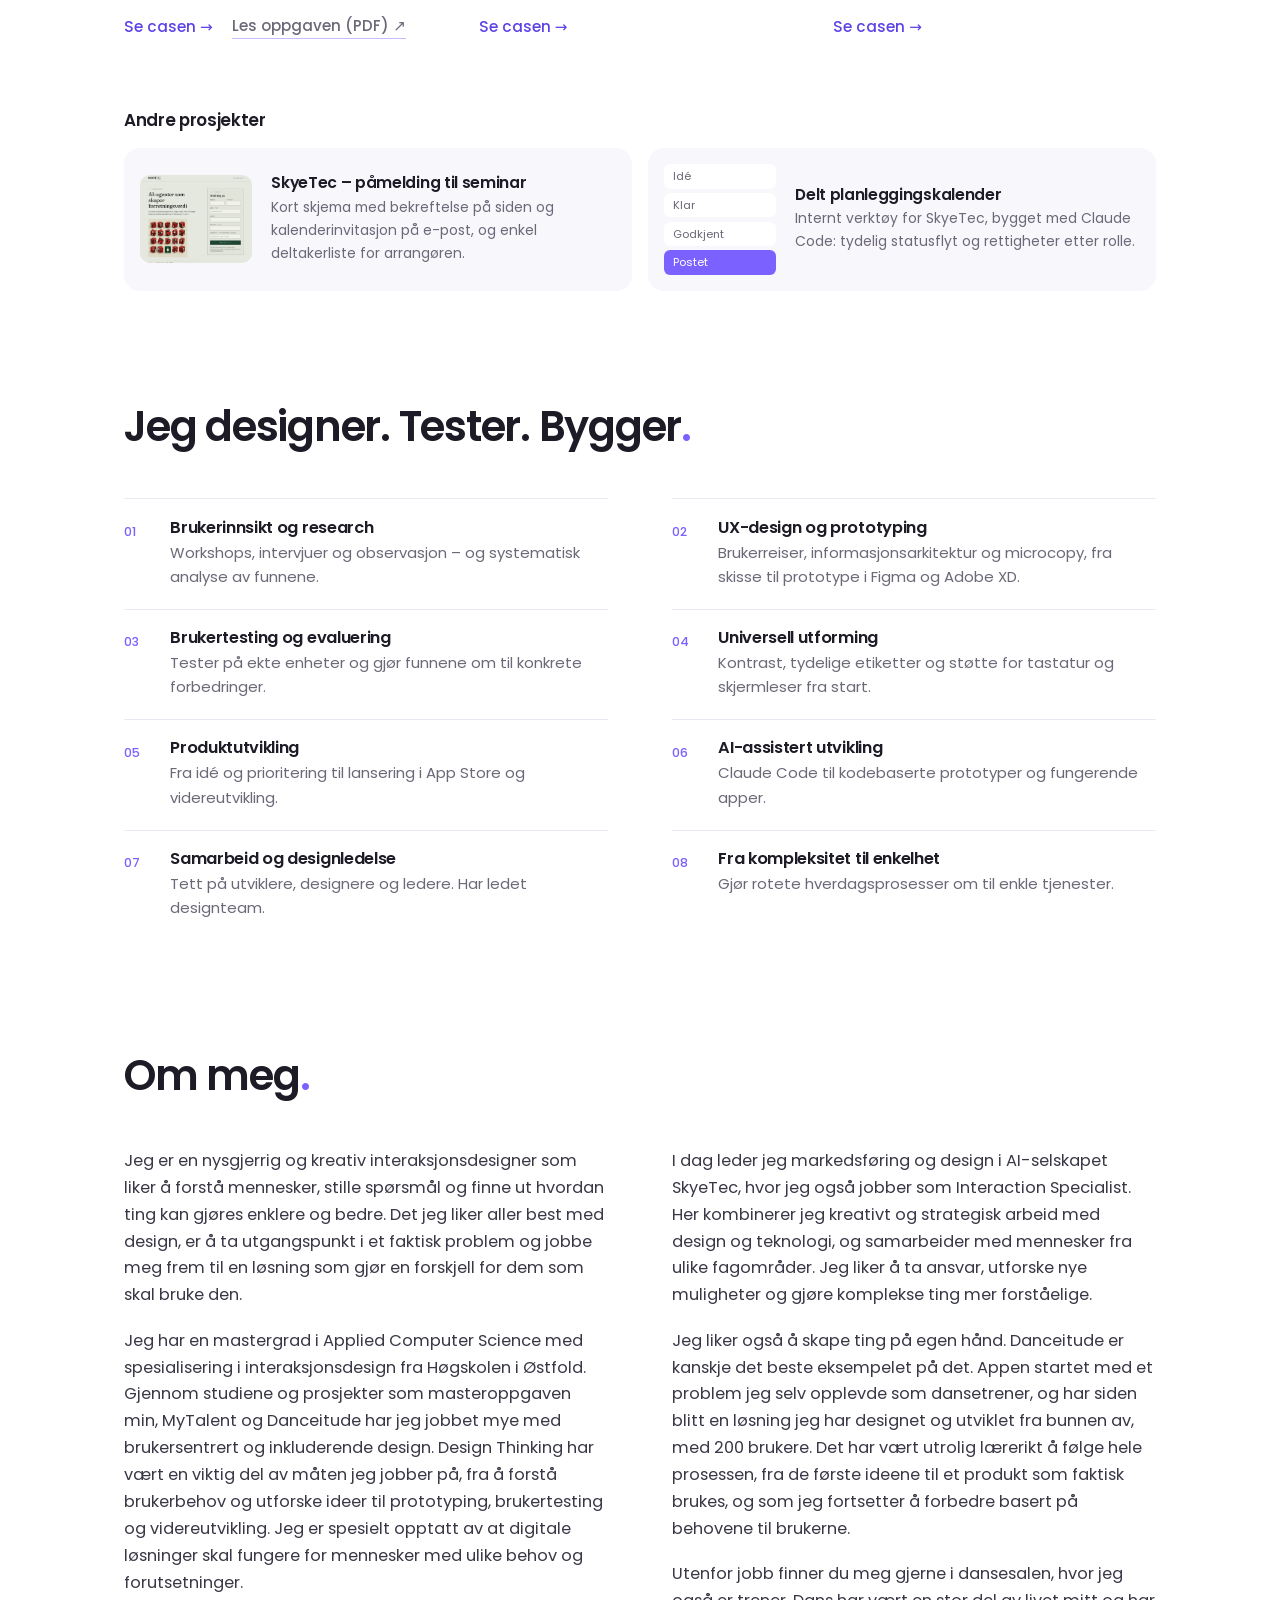
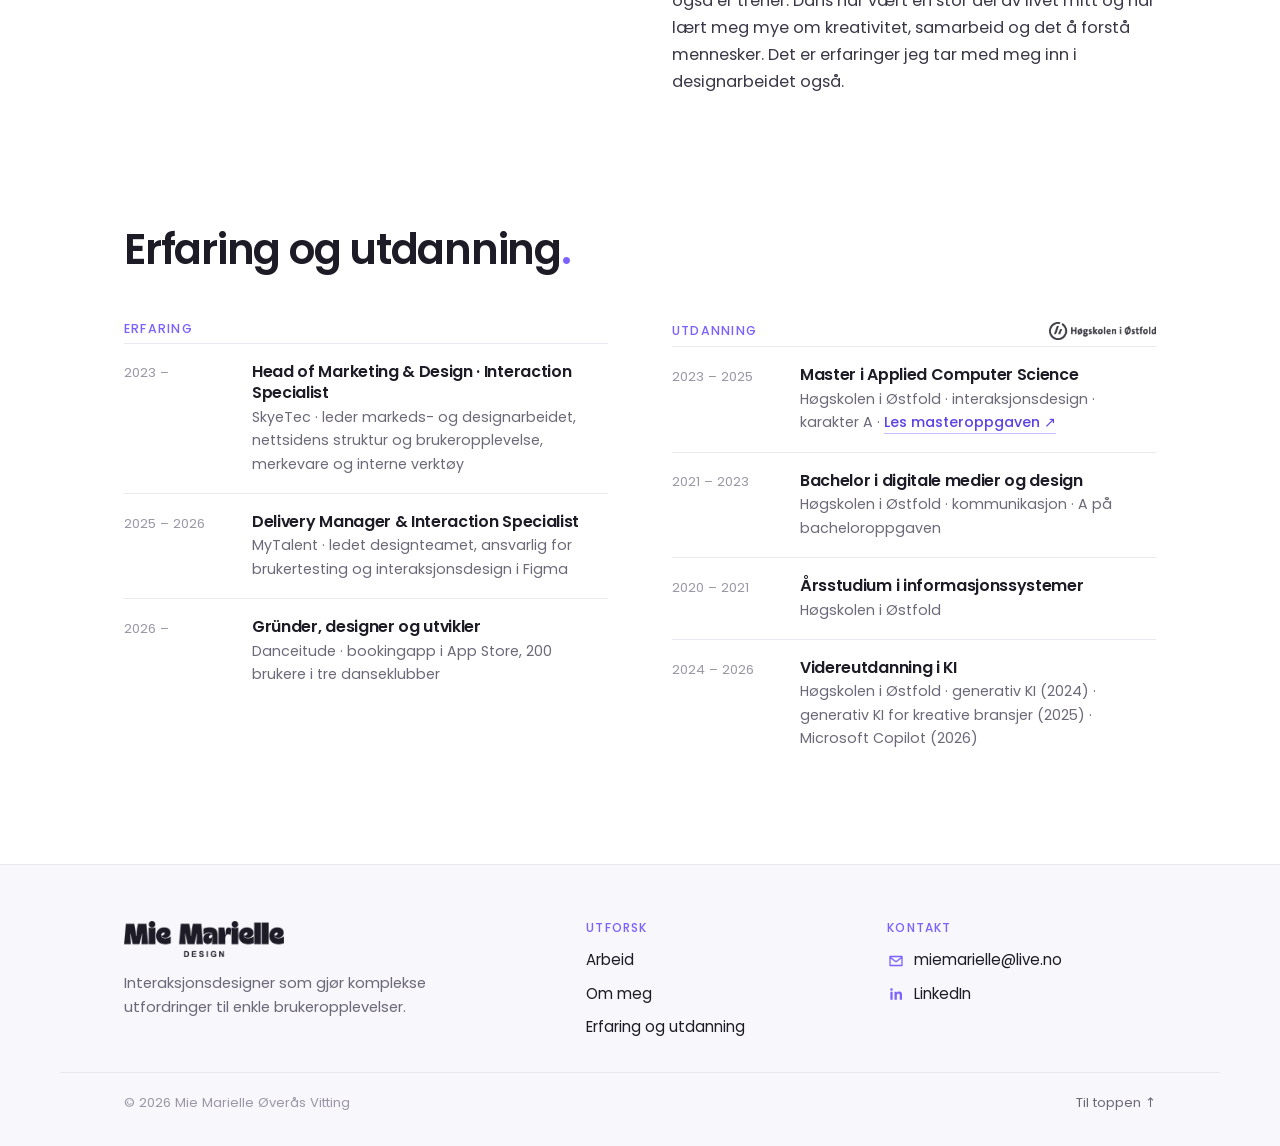
==== commit e8fcfa4d: "Fjern gamle Danceitude-skjermbilder og kontaktseksjonen Co-Authored-By: Claude Opus 5.5 <noreply@ant" ====
--- a/index.html
+++ b/index.html
@@ -13,7 +13,7 @@
   <link rel="preconnect" href="https://fonts.googleapis.com">
   <link rel="preconnect" href="https://fonts.gstatic.com" crossorigin>
   <link href="https://fonts.googleapis.com/css2?family=Poppins:ital,wght@0,400;0,500;0,600;0,700;0,800;1,400&display=swap" rel="stylesheet">
-  <link rel="stylesheet" href="style.css?v=22">
+  <link rel="stylesheet" href="style.css?v=23">
 </head>
 <body>
 
@@ -153,20 +153,9 @@
     </div>
   </section>
 
-  <section id="kontakt" class="kontakt">
-    <p class="kontakt-overtittel">Har du noe spennende i tankene?</p>
-    <h2>Gode ideer starter med en samtale.</h2>
-    <p>Et prosjekt, en idé eller bare lyst til å slå av en prat? Jeg hører gjerne fra deg.</p>
-    <div class="kontakt-knapper">
-      <a class="knapp" href="mailto:miemarielle@live.no">Si hei <span aria-hidden="true">↗</span></a>
-      <a class="knapp knapp-hul" href="https://www.linkedin.com/in/miemarielle/" target="_blank" rel="noopener">LinkedIn <span aria-hidden="true">↗</span></a>
-    </div>
-    <p class="kontakt-epost"><a href="mailto:miemarielle@live.no">miemarielle@live.no</a></p>
-  </section>
-
 </main>
 
-<footer class="bunn">
+<footer class="bunn" id="kontakt">
   <div class="bunn-innhold">
     <div class="bunn-merke">
       <a href="#" class="bunn-logo"><img src="bilder/logo-miemarielle.png" alt="Mie Marielle Design" width="160" height="36"></a>
--- a/style.css
+++ b/style.css
@@ -212,7 +212,7 @@
 .kontakt-epost a { color: var(--dempet); text-decoration: none; border-bottom: 1px solid var(--lilla-lys); }
 .kontakt-epost a:hover { color: var(--tekst); }
 
-.bunn { border-top: 1px solid var(--linje); background: var(--bg-myk); margin-top: 2rem; }
+.bunn { border-top: 1px solid var(--linje); background: var(--bg-myk); margin-top: clamp(4rem, 8vw, 6rem); }
 .bunn-innhold {
   max-width: var(--bredde); margin: 0 auto; padding: clamp(2.5rem, 5vw, 3.5rem) var(--kant) 2rem;
   display: grid; grid-template-columns: 1.6fr 1fr 1fr; gap: 2rem;
@@ -384,6 +384,7 @@
 .foer-etter { display: grid; grid-template-columns: 1.2fr .9fr .9fr; gap: clamp(1rem, 3vw, 2rem); align-items: start; padding: 2rem 0; border-top: 1px dashed var(--linje); }
 .foer-etter:first-of-type { border-top: 0; padding-top: 0; }
 .fe-uten-foer { grid-template-columns: 1.2fr .9fr .9fr; }
+.fe-bare-tekst { grid-template-columns: minmax(0, 720px); }
 .fe-tekst h5 { font-size: 1.1rem; margin-bottom: .8rem; }
 .fe-tekst p { font-size: .94rem; color: var(--dempet); margin-bottom: .7rem; }
 .fe-tekst b { color: var(--tekst); font-weight: 600; }
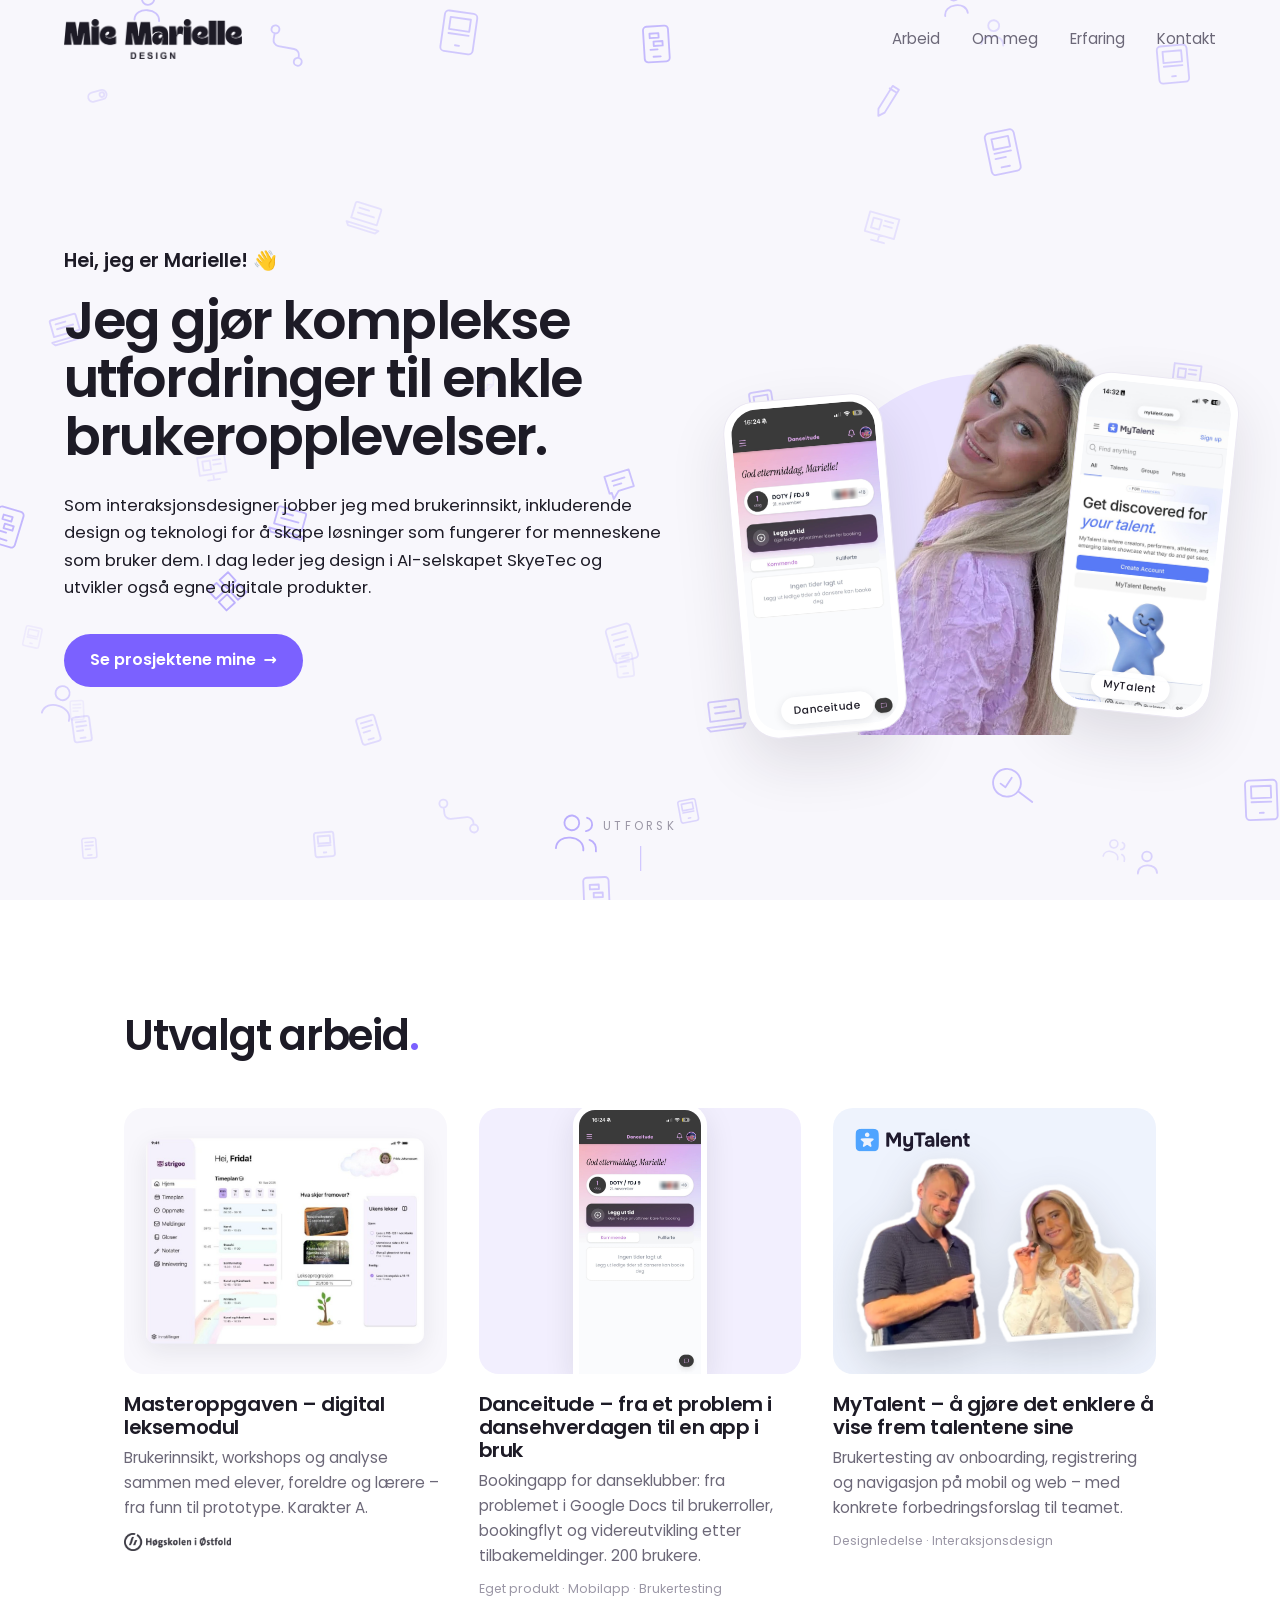
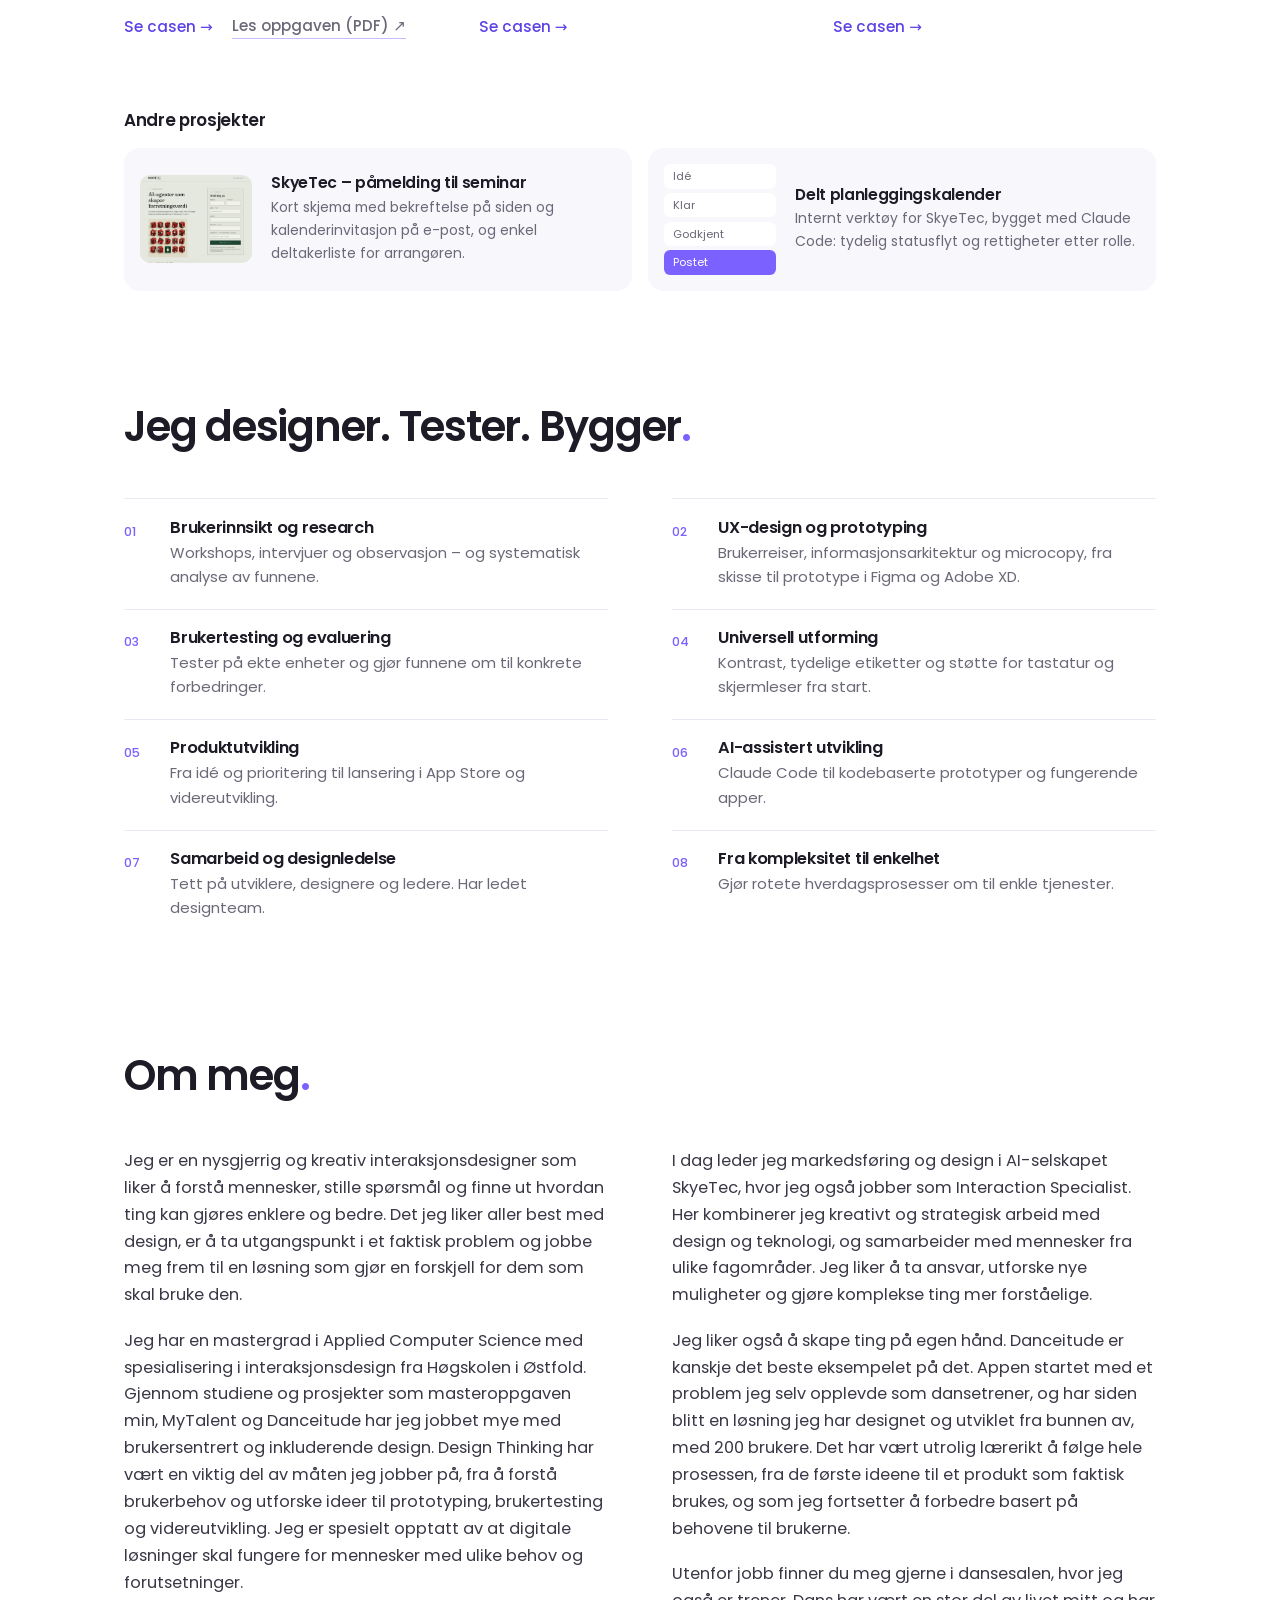
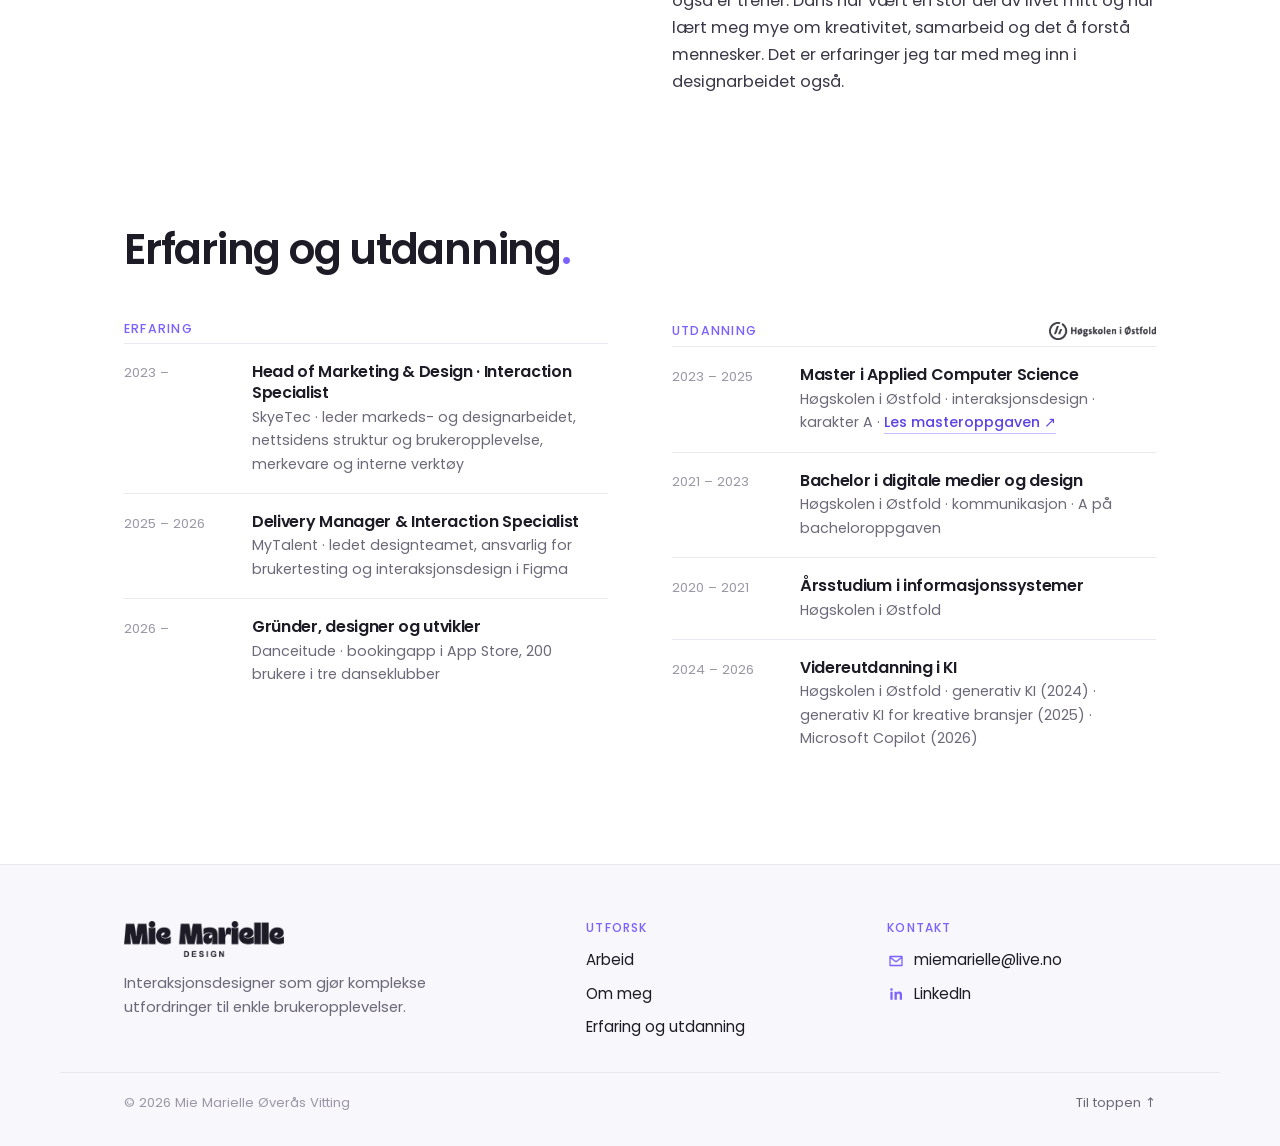
==== commit 6994acdc: "Portrett uten bakgrunn i toppen, mellom app-bildene Co-Authored-By: Claude Opus 5.5 <noreply@anthrop" ====
--- a/index.html
+++ b/index.html
@@ -13,7 +13,7 @@
   <link rel="preconnect" href="https://fonts.googleapis.com">
   <link rel="preconnect" href="https://fonts.gstatic.com" crossorigin>
   <link href="https://fonts.googleapis.com/css2?family=Poppins:ital,wght@0,400;0,500;0,600;0,700;0,800;1,400&display=swap" rel="stylesheet">
-  <link rel="stylesheet" href="style.css?v=23">
+  <link rel="stylesheet" href="style.css?v=25">
 </head>
 <body>
 
@@ -42,9 +42,13 @@
       <a class="knapp" href="#arbeid">Se prosjektene mine <span aria-hidden="true">→</span></a>
     </div>
     </div>
-    <div class="hero-enheter" aria-hidden="true">
-      <div class="telefon telefon-bak"><img src="bilder/mytalent-explore.jpg" alt=""><span class="telefon-navn">MyTalent</span></div>
-      <div class="telefon telefon-foran"><img src="bilder/danceitude/trener-forside.jpg?v=2" alt=""><span class="telefon-navn">Danceitude</span></div>
+    <div class="hero-enheter">
+      <figure class="hero-meg">
+        <span class="hero-sirkel" aria-hidden="true"></span>
+        <img src="bilder/meg.webp" alt="Mie Marielle Øverås Vitting" width="511" height="749">
+      </figure>
+      <div class="telefon telefon-bak" aria-hidden="true"><img src="bilder/mytalent-explore.jpg" alt=""><span class="telefon-navn">MyTalent</span></div>
+      <div class="telefon telefon-foran" aria-hidden="true"><img src="bilder/danceitude/trener-forside.jpg?v=2" alt=""><span class="telefon-navn">Danceitude</span></div>
     </div>
   </div>
   <a class="utforsk" href="#arbeid">Utforsk</a>
--- a/style.css
+++ b/style.css
@@ -78,12 +78,15 @@
 }
 .telefon img { width: 100%; height: 100%; object-fit: cover; object-position: top; border-radius: 26px; }
 .telefon-navn {
-  position: absolute; left: 50%; bottom: 16px; transform: translateX(-50%);
+  position: absolute; left: 50%; bottom: 12px; font-size: .66rem !important; transform: translateX(-50%);
   background: rgba(255,255,255,.95); color: var(--tekst); font-size: .72rem; font-weight: 500;
   padding: .3rem .8rem; border-radius: 999px; white-space: nowrap; box-shadow: 0 2px 10px rgba(29,27,38,.1);
 }
-.telefon-bak { right: 0; top: 0; transform: rotate(5deg); }
-.telefon-foran { left: 4%; bottom: 0; transform: rotate(-4deg); }
+.telefon-bak { right: -2%; bottom: 4%; transform: rotate(6deg); width: clamp(130px, 12.5vw, 170px); z-index: 2; }
+.telefon-foran { left: -4%; bottom: 0; transform: rotate(-5deg); width: clamp(130px, 12.5vw, 170px); z-index: 2; }
+.hero-meg { position: absolute; left: 50%; bottom: 0; transform: translateX(-50%); width: 78%; margin: 0; z-index: 1; display: flex; justify-content: center; }
+.hero-sirkel { position: absolute; left: 50%; bottom: 0; transform: translateX(-50%); width: 100%; aspect-ratio: 1; border-radius: 50%; background: #e9e3ff; }
+.hero-meg img { position: relative; width: 74%; height: auto; display: block; }
 
 .utforsk {
   position: absolute; left: 50%; bottom: 1.8rem; transform: translateX(-50%);
@@ -441,7 +444,11 @@
 @media (max-width: 900px) {
   .hero-rutenett, .di-intro, .di-to-kol, .prosjekter, .andre-prosjekter,
   .kompetanse-liste, .eu-kolonner, .om-tekst { grid-template-columns: 1fr; }
-  .hero-enheter { display: none; }
+  .hero-enheter { height: 360px; width: 100%; max-width: 360px; justify-self: center; margin-top: 1rem; }
+  .telefon-bak, .telefon-foran { width: 108px; border-radius: 22px; padding: 5px; }
+  .telefon img { border-radius: 17px; }
+  .telefon-navn { display: none; }
+  .utforsk { display: none; }
   .di-stor { max-width: 270px; }
   .di-for-etter, .skisse-prototype { grid-template-columns: 1fr; }
   .di-pil { transform: rotate(90deg); justify-self: center; }
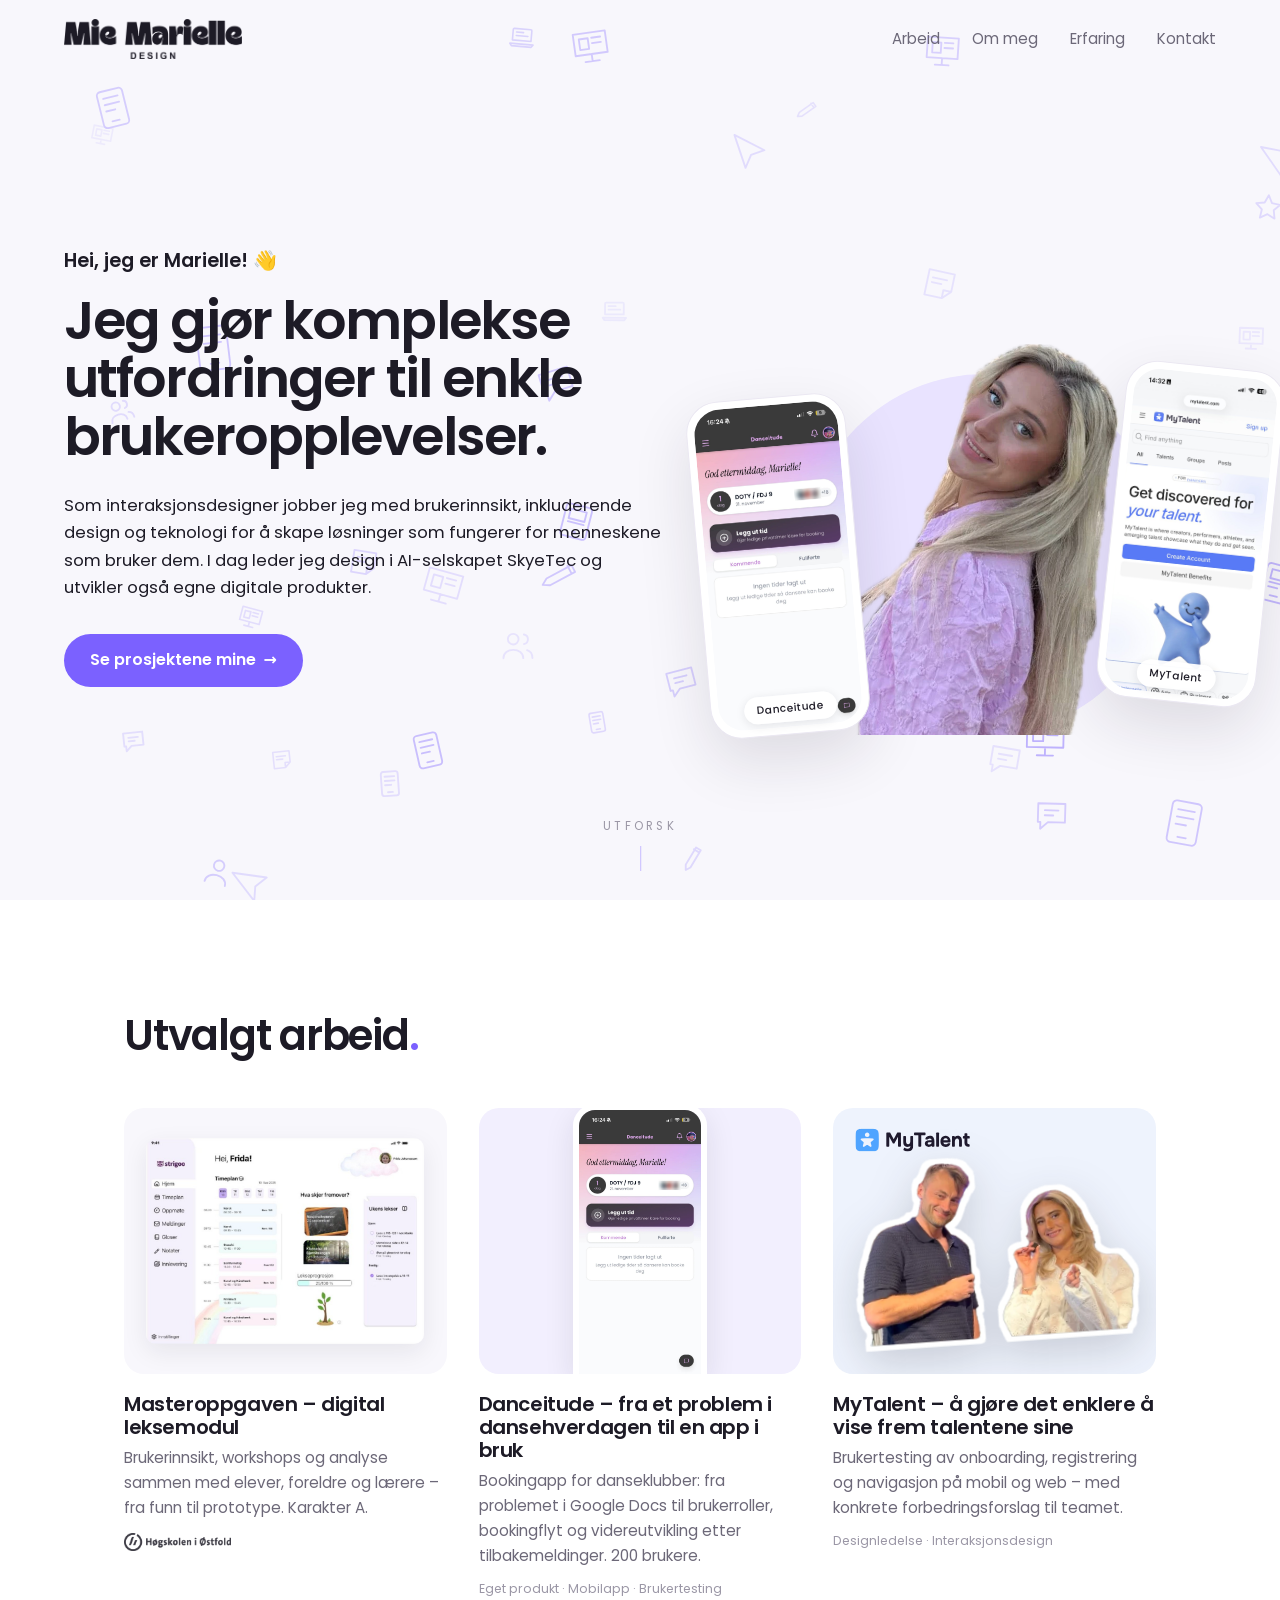
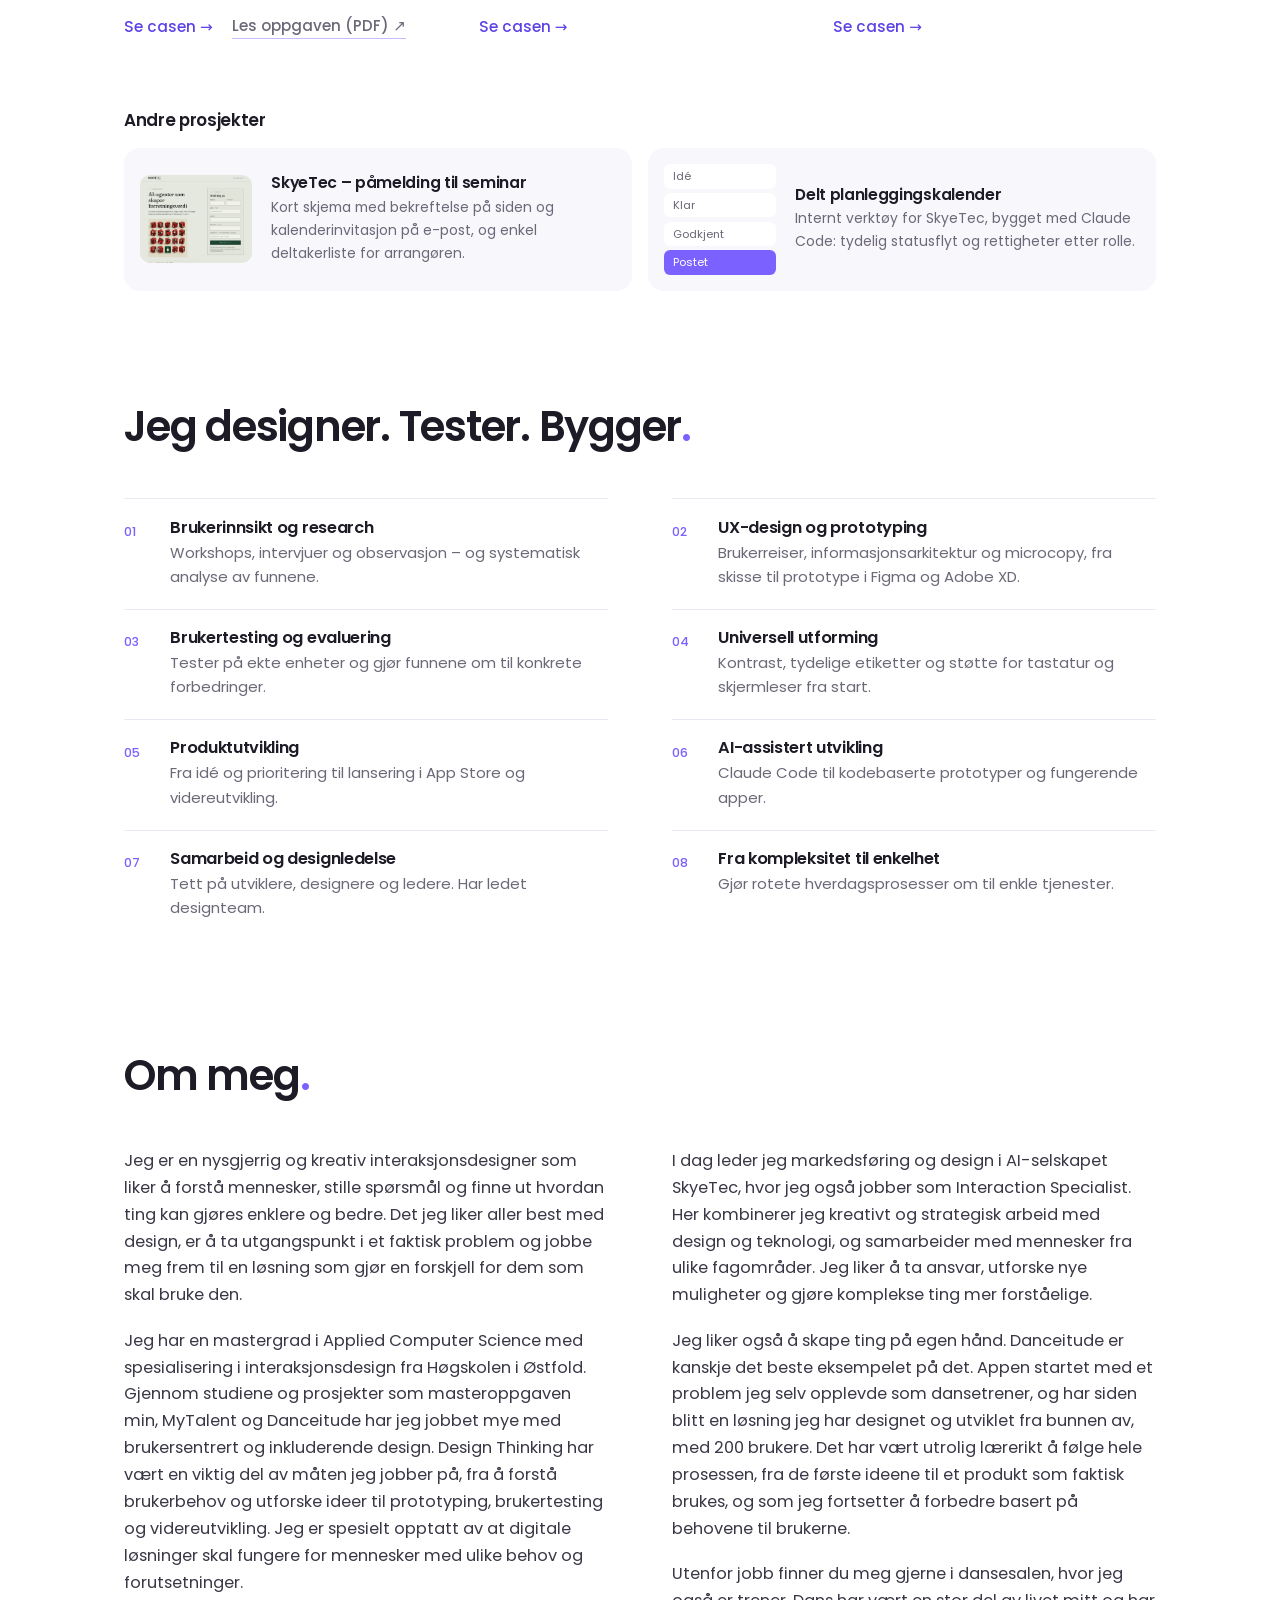
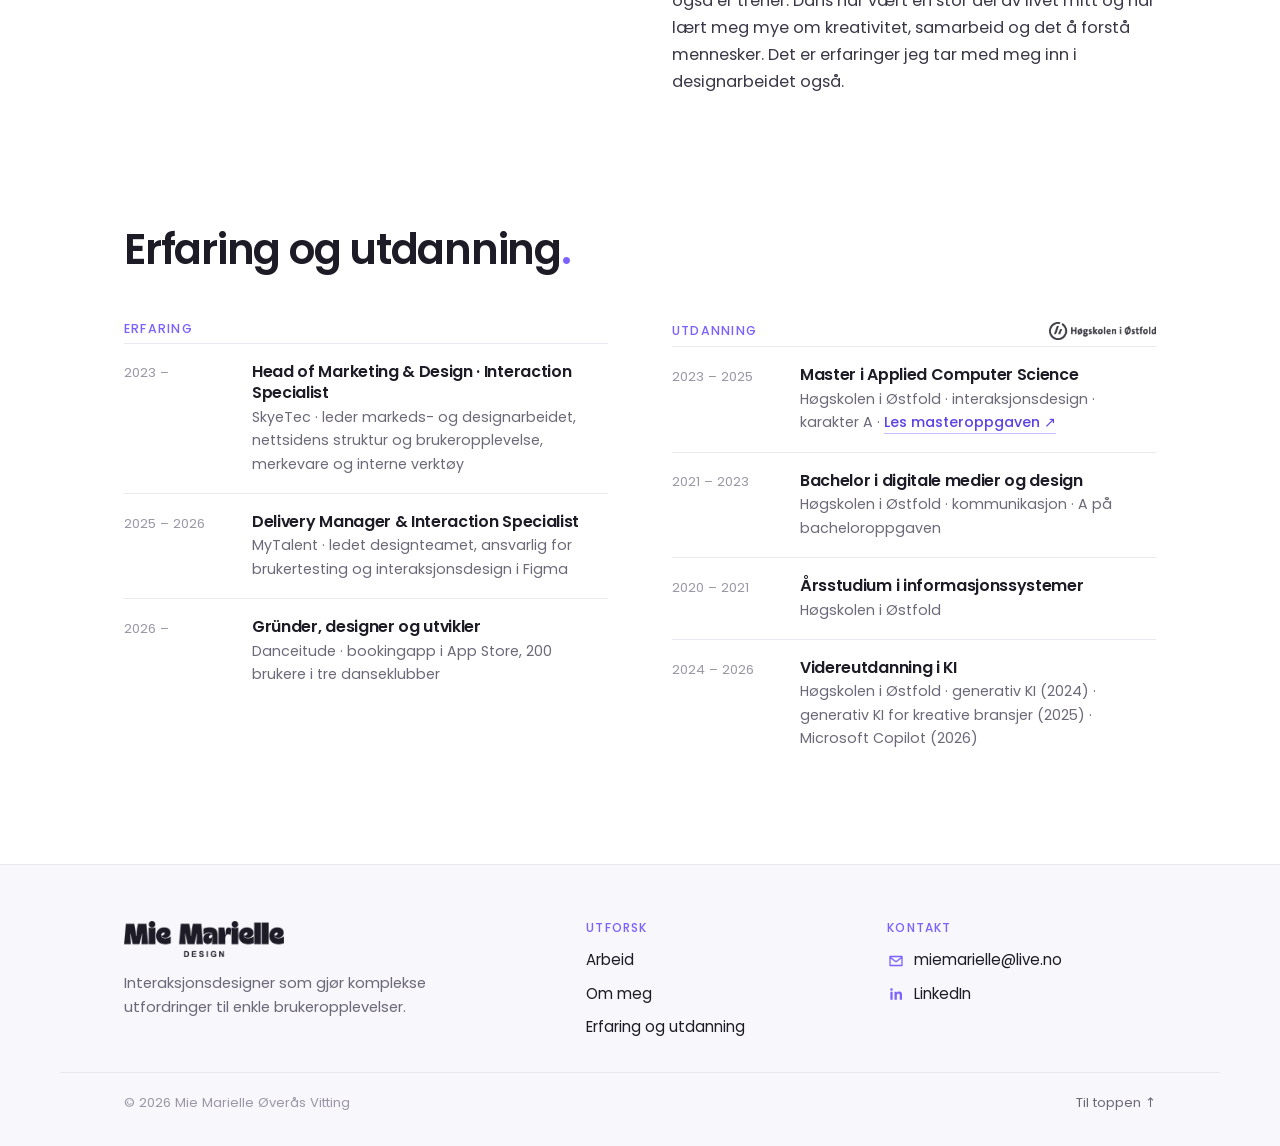
==== commit 8cdb348f: "Mer plass rundt portrettet i toppen Co-Authored-By: Claude Opus 5.5 <noreply@anthropic.com>" ====
--- a/index.html
+++ b/index.html
@@ -13,7 +13,7 @@
   <link rel="preconnect" href="https://fonts.googleapis.com">
   <link rel="preconnect" href="https://fonts.gstatic.com" crossorigin>
   <link href="https://fonts.googleapis.com/css2?family=Poppins:ital,wght@0,400;0,500;0,600;0,700;0,800;1,400&display=swap" rel="stylesheet">
-  <link rel="stylesheet" href="style.css?v=25">
+  <link rel="stylesheet" href="style.css?v=26">
 </head>
 <body>
 
--- a/style.css
+++ b/style.css
@@ -82,8 +82,8 @@
   background: rgba(255,255,255,.95); color: var(--tekst); font-size: .72rem; font-weight: 500;
   padding: .3rem .8rem; border-radius: 999px; white-space: nowrap; box-shadow: 0 2px 10px rgba(29,27,38,.1);
 }
-.telefon-bak { right: -2%; bottom: 4%; transform: rotate(6deg); width: clamp(130px, 12.5vw, 170px); z-index: 2; }
-.telefon-foran { left: -4%; bottom: 0; transform: rotate(-5deg); width: clamp(130px, 12.5vw, 170px); z-index: 2; }
+.telefon-bak { right: -12%; bottom: 6%; transform: rotate(6deg); width: clamp(130px, 12.5vw, 170px); z-index: 2; }
+.telefon-foran { left: -12%; bottom: 0; transform: rotate(-5deg); width: clamp(130px, 12.5vw, 170px); z-index: 2; }
 .hero-meg { position: absolute; left: 50%; bottom: 0; transform: translateX(-50%); width: 78%; margin: 0; z-index: 1; display: flex; justify-content: center; }
 .hero-sirkel { position: absolute; left: 50%; bottom: 0; transform: translateX(-50%); width: 100%; aspect-ratio: 1; border-radius: 50%; background: #e9e3ff; }
 .hero-meg img { position: relative; width: 74%; height: auto; display: block; }
@@ -445,6 +445,8 @@
   .hero-rutenett, .di-intro, .di-to-kol, .prosjekter, .andre-prosjekter,
   .kompetanse-liste, .eu-kolonner, .om-tekst { grid-template-columns: 1fr; }
   .hero-enheter { height: 360px; width: 100%; max-width: 360px; justify-self: center; margin-top: 1rem; }
+  .telefon-bak { right: -4%; }
+  .telefon-foran { left: -4%; }
   .telefon-bak, .telefon-foran { width: 108px; border-radius: 22px; padding: 5px; }
   .telefon img { border-radius: 17px; }
   .telefon-navn { display: none; }
